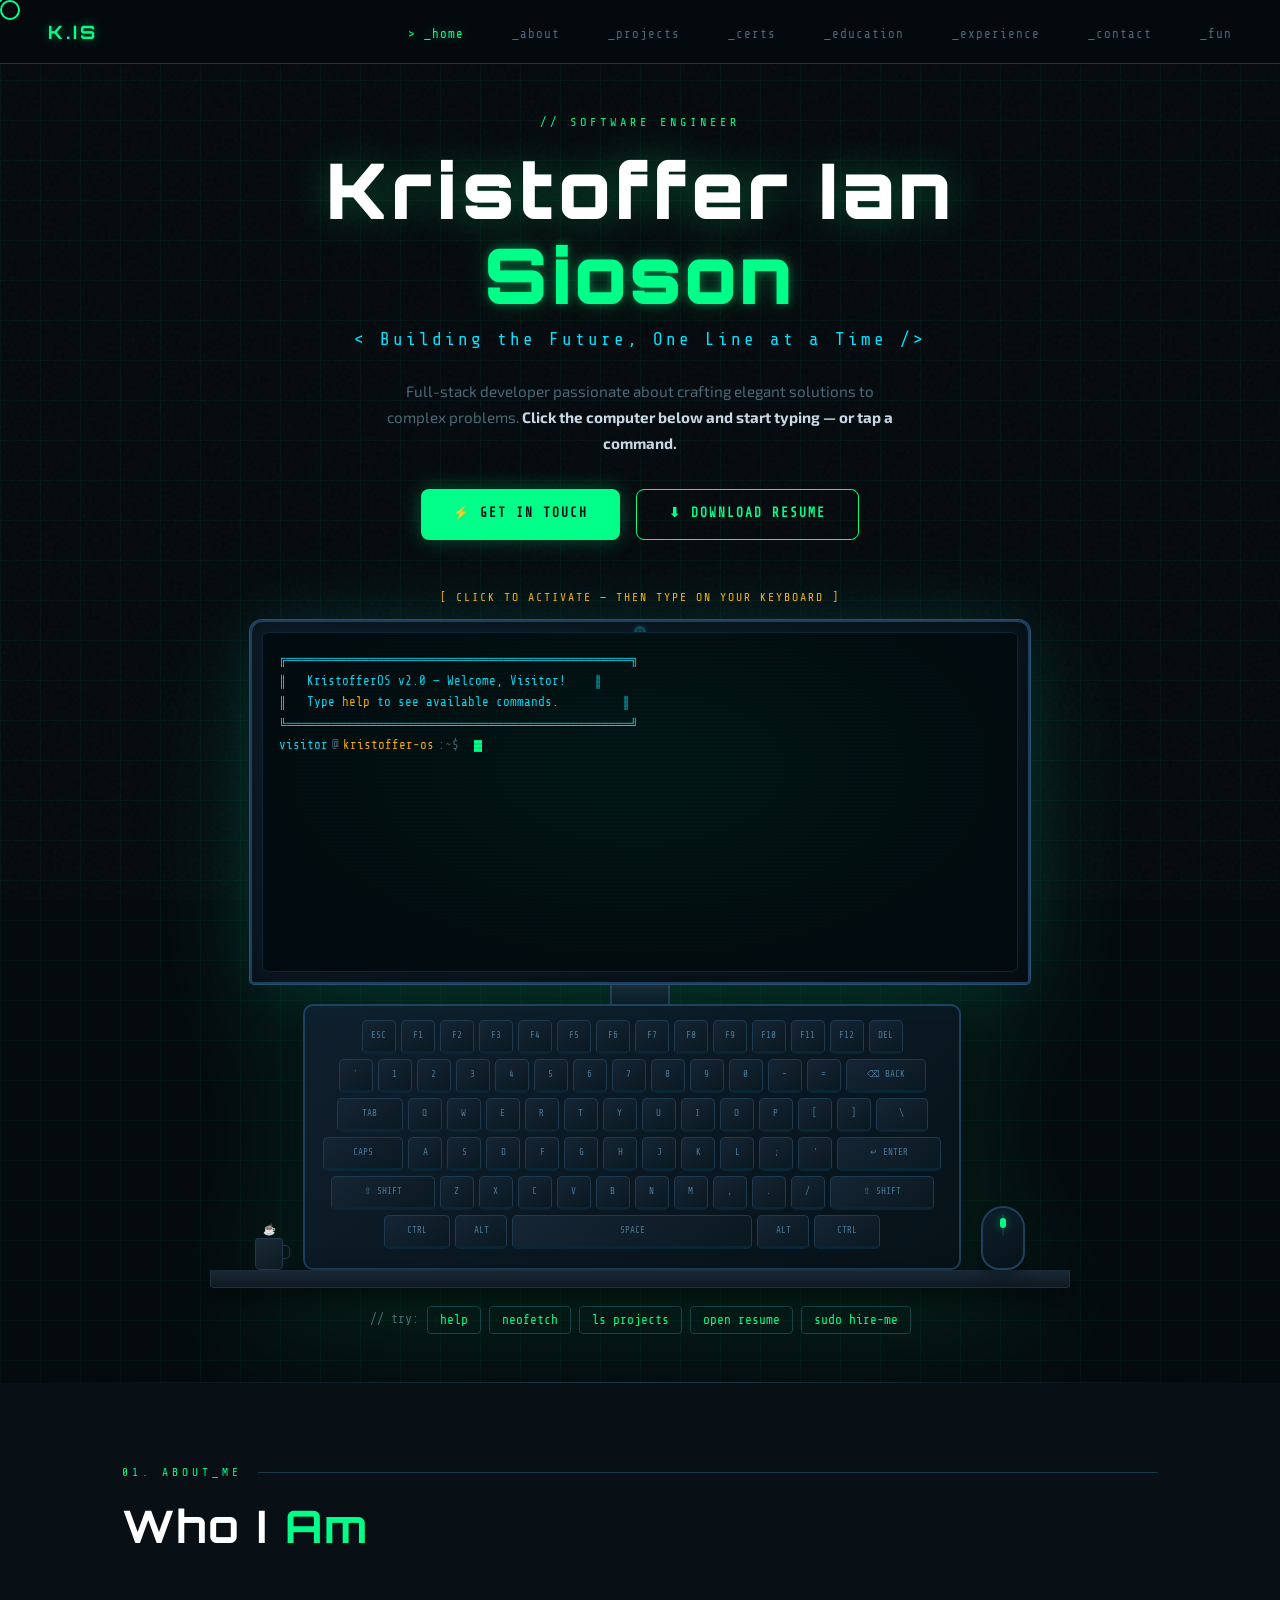
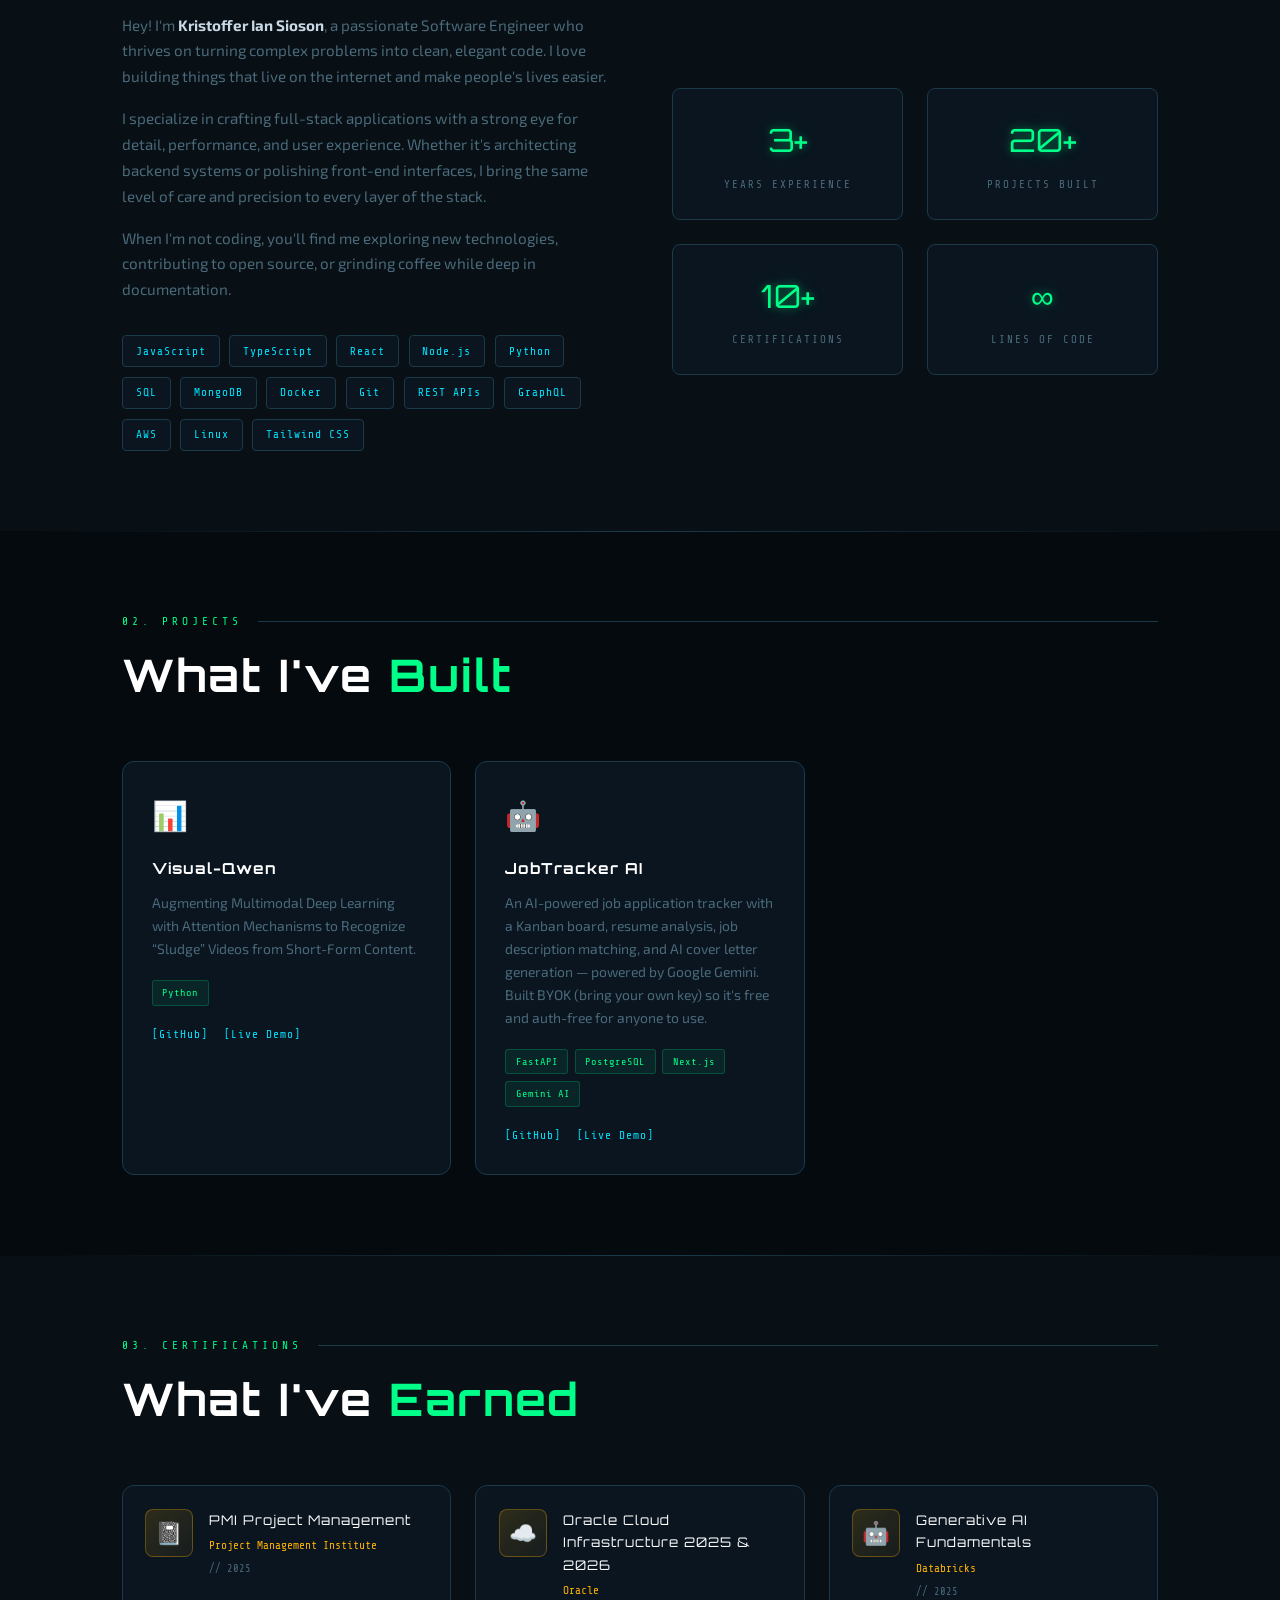
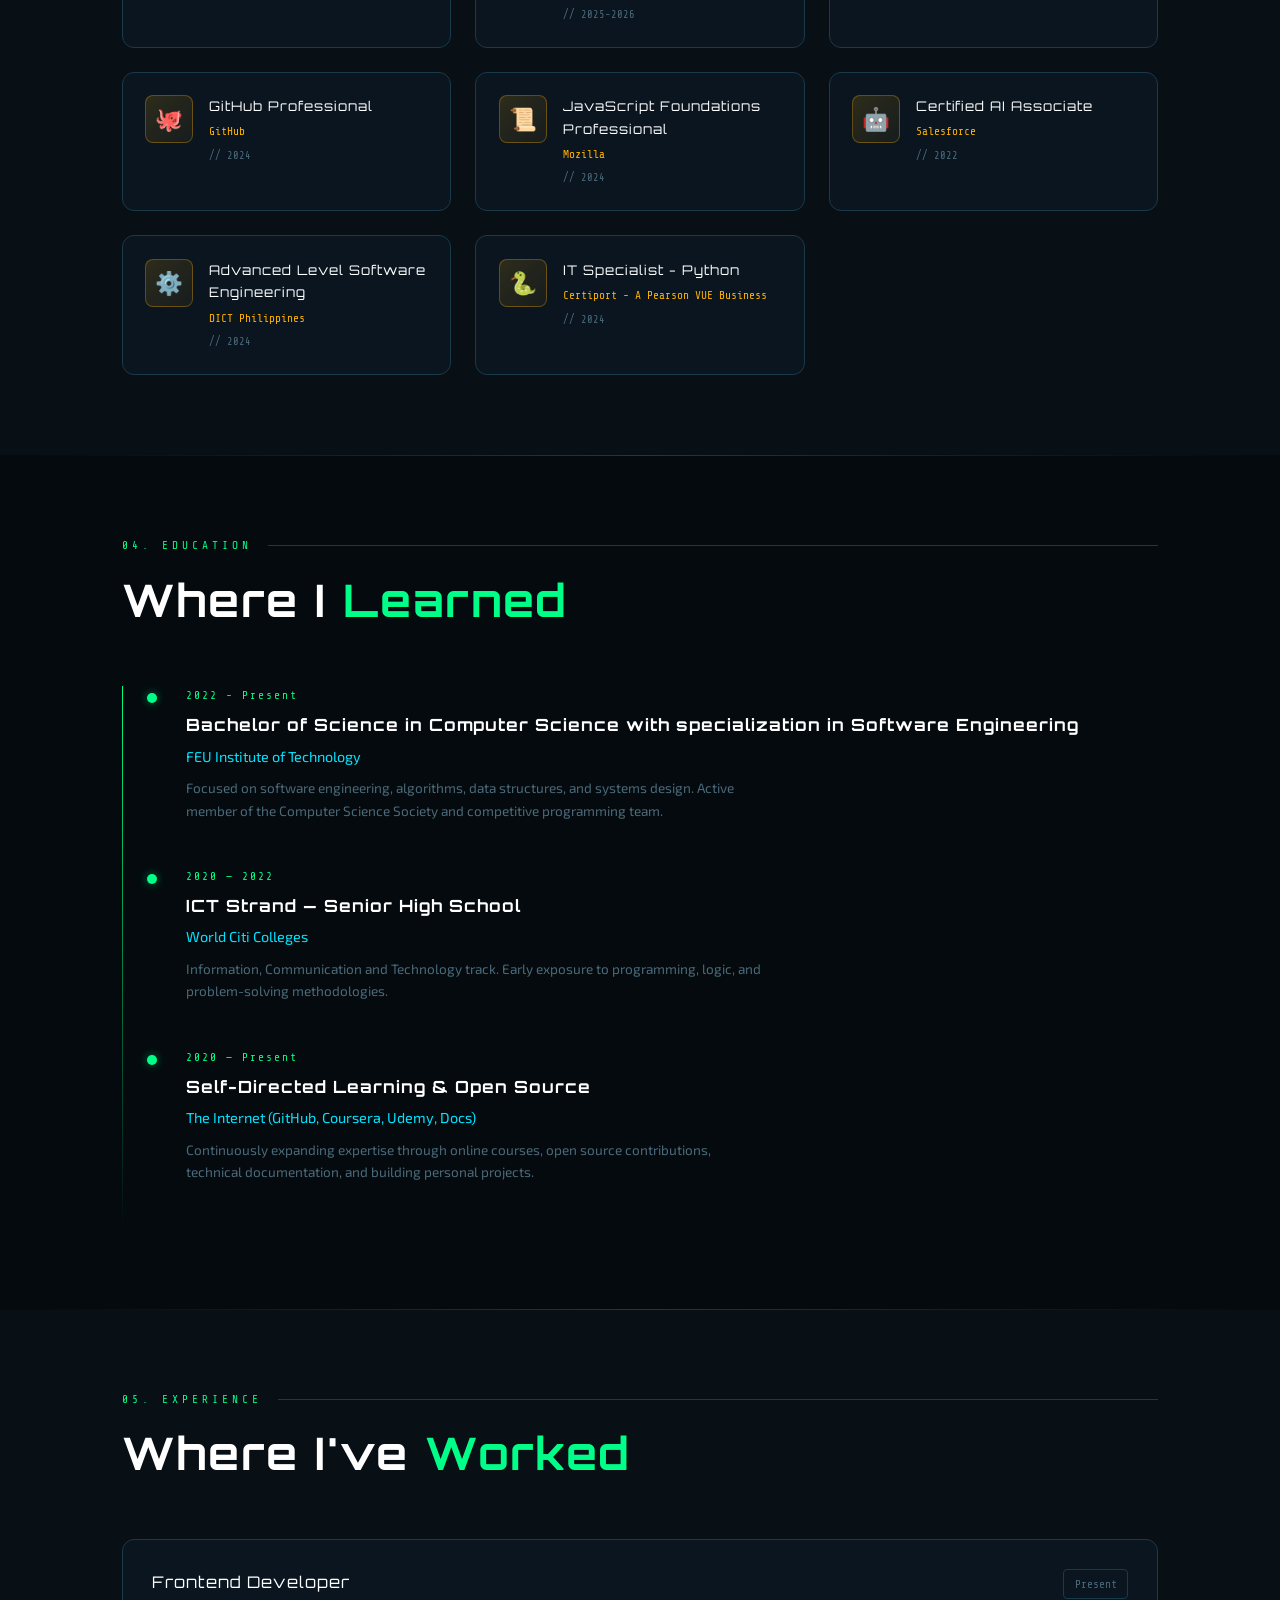
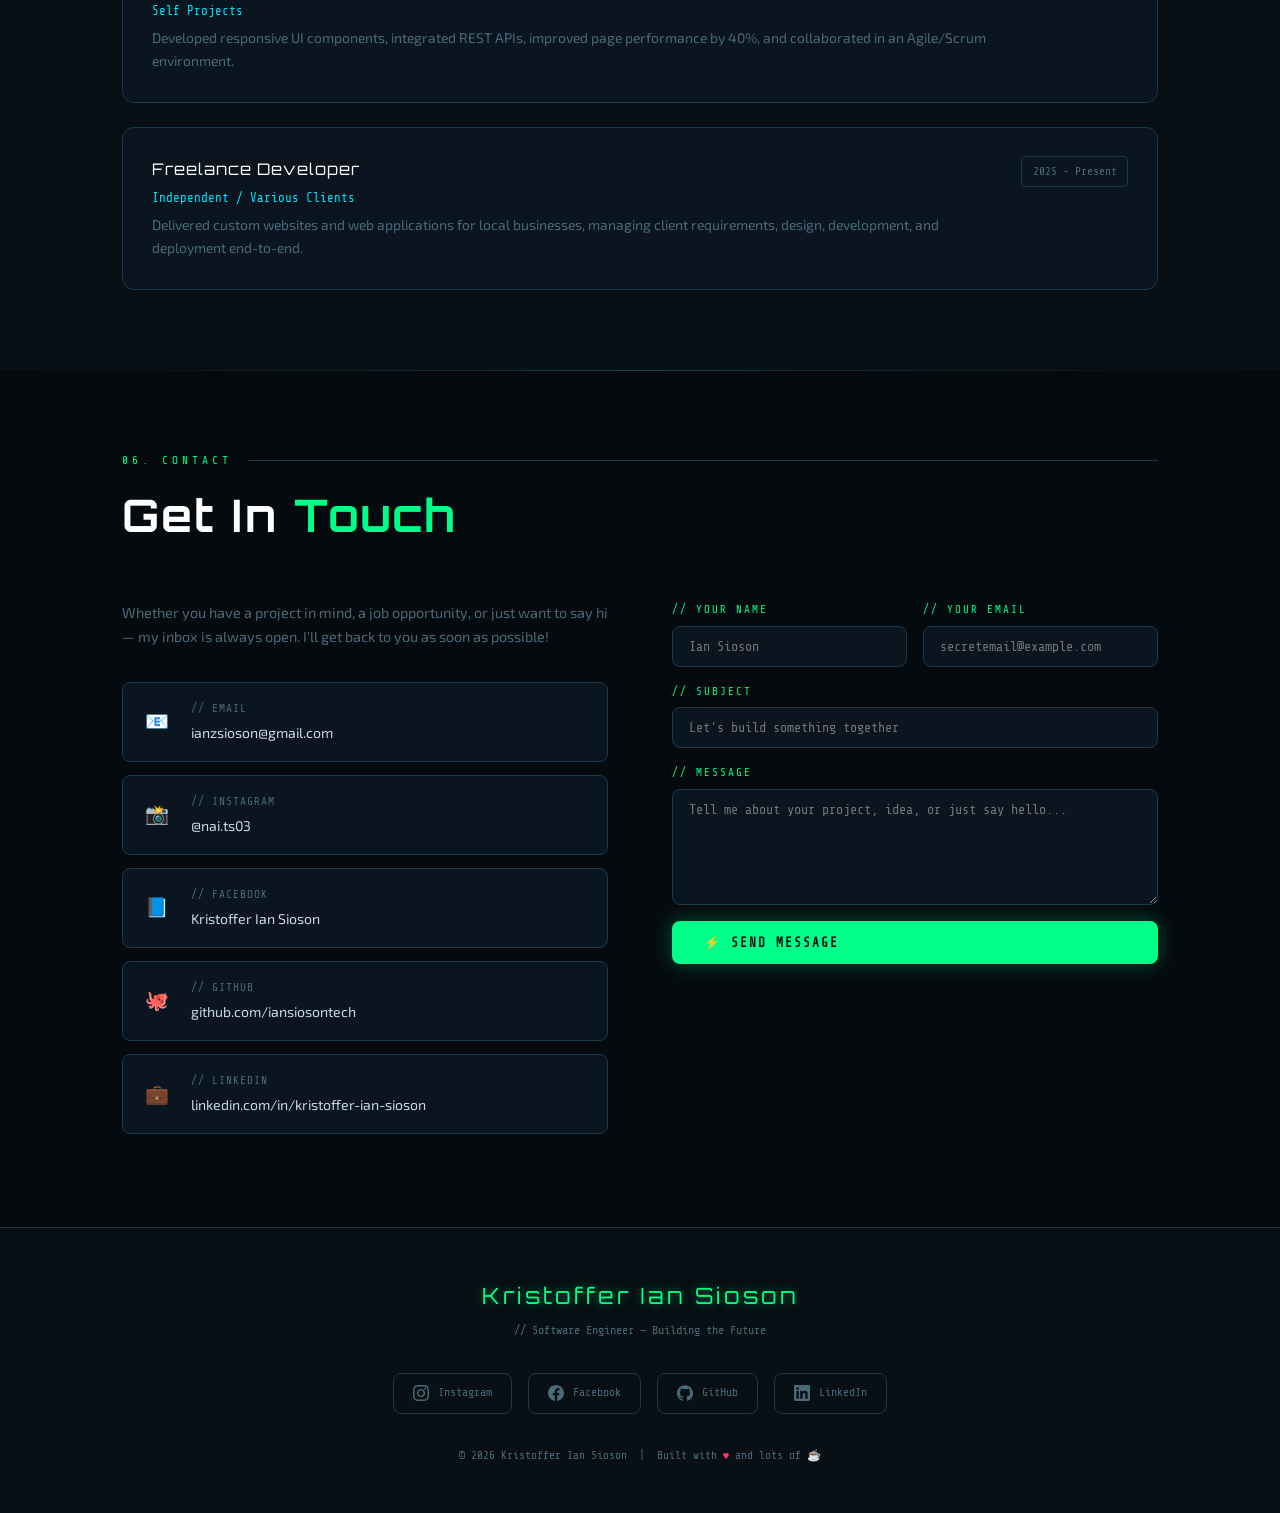
==== index.html @ f2135f1a "Fix broken links and upgrade the KristofferOS terminal Fixes: - Resume button pointed at Sioson_resu" ====
<!DOCTYPE html>
<html lang="en">
<head>
  <meta charset="UTF-8" />
  <meta name="viewport" content="width=device-width, initial-scale=1.0" />
  <title>Kristoffer Ian Sioson — Software Engineer</title>

  <!-- Google Fonts -->
  <link rel="preconnect" href="https://fonts.googleapis.com" />
  <link rel="preconnect" href="https://fonts.gstatic.com" crossorigin />
  <link href="https://fonts.googleapis.com/css2?family=Share+Tech+Mono&family=Orbitron:wght@400;700;900&family=Exo+2:wght@300;400;600&display=swap" rel="stylesheet" />

  <!-- Stylesheets -->
  <link rel="stylesheet" href="css/style.css" />
</head>
<body>

  <!-- ─── Custom Cursor ───────────────────────────────── -->
  <div id="cursor"></div>
  <div id="cursor-dot"></div>

  <!-- ═══════════════════════════════════════════════════
       NAVIGATION
  ════════════════════════════════════════════════════ -->
  <nav id="navbar">
    <div class="nav-logo">K<span>.</span>IS</div>
    <button class="nav-toggle" id="navToggle" aria-label="Toggle menu">
      <span></span><span></span><span></span>
    </button>
    <ul class="nav-links" id="navLinks">
      <li><a href="#hero">_home</a></li>
      <li><a href="#about">_about</a></li>
      <li><a href="#projects">_projects</a></li>
      <li><a href="#certifications">_certs</a></li>
      <li><a href="#education">_education</a></li>
      <li><a href="#experience">_experience</a></li>
      <li><a href="#contact">_contact</a></li>
      <li><a href="games.html">_fun</a></li>
    </ul>
  </nav>

  <!-- ═══════════════════════════════════════════════════
       HERO — Interactive Computer Setup
  ════════════════════════════════════════════════════ -->
  <section id="hero">
    <div class="hero-grid-bg"></div>

    <div class="hero-content">
      <div class="hero-tag">// Software Engineer</div>
      <h1 class="hero-name">Kristoffer Ian<br /><span class="highlight">Sioson</span></h1>
      <p class="hero-title">&lt; Building the Future, One Line at a Time /&gt;</p>
      <p class="hero-desc">
        Full-stack developer passionate about crafting elegant solutions to complex problems.
        <strong>Click the computer below and start typing — or tap a command.</strong>
      </p>
      <div class="hero-actions">
        <a href="#contact" class="btn btn-primary">⚡ Get In Touch</a>
        <a href="assets/Sioson_Resume.pdf" class="btn btn-outline" id="resumeBtn" download>⬇ Download Resume</a>
      </div>
    </div>

    <!-- ── Interactive Computer ──────────────────────── -->
    <div class="computer-wrapper" id="computerWrapper">
      <div class="click-hint">[ CLICK TO ACTIVATE — THEN TYPE ON YOUR KEYBOARD ]</div>

      <div class="desk">

        <!-- Monitor -->
        <div class="monitor-frame">
          <div class="monitor-screen">
            <div id="terminal"></div>
          </div>
        </div>
        <div class="monitor-stand-neck"></div>
        <div class="monitor-stand-base"></div>

        <!-- Accessories row -->
        <div class="desk-accessories">
          <div class="coffee-mug"></div>

          <!-- Keyboard -->
          <div class="keyboard" id="visualKeyboard">
            <div class="kb-row">
              <div class="key" data-key="Escape">ESC</div>
              <div class="key" data-key="F1">F1</div><div class="key" data-key="F2">F2</div>
              <div class="key" data-key="F3">F3</div><div class="key" data-key="F4">F4</div>
              <div class="key" data-key="F5">F5</div><div class="key" data-key="F6">F6</div>
              <div class="key" data-key="F7">F7</div><div class="key" data-key="F8">F8</div>
              <div class="key" data-key="F9">F9</div><div class="key" data-key="F10">F10</div>
              <div class="key" data-key="F11">F11</div><div class="key" data-key="F12">F12</div>
              <div class="key" data-key="Delete">DEL</div>
            </div>
            <div class="kb-row">
              <div class="key" data-key="`">`</div>
              <div class="key" data-key="1">1</div><div class="key" data-key="2">2</div>
              <div class="key" data-key="3">3</div><div class="key" data-key="4">4</div>
              <div class="key" data-key="5">5</div><div class="key" data-key="6">6</div>
              <div class="key" data-key="7">7</div><div class="key" data-key="8">8</div>
              <div class="key" data-key="9">9</div><div class="key" data-key="0">0</div>
              <div class="key" data-key="-">-</div><div class="key" data-key="=">=</div>
              <div class="key wide-22" data-key="Backspace">⌫ BACK</div>
            </div>
            <div class="kb-row">
              <div class="key wide-18" data-key="Tab">TAB</div>
              <div class="key" data-key="q">Q</div><div class="key" data-key="w">W</div>
              <div class="key" data-key="e">E</div><div class="key" data-key="r">R</div>
              <div class="key" data-key="t">T</div><div class="key" data-key="y">Y</div>
              <div class="key" data-key="u">U</div><div class="key" data-key="i">I</div>
              <div class="key" data-key="o">O</div><div class="key" data-key="p">P</div>
              <div class="key" data-key="[">[</div><div class="key" data-key="]">]</div>
              <div class="key wide-15" data-key="\">\</div>
            </div>
            <div class="kb-row">
              <div class="key wide-22" data-key="CapsLock">CAPS</div>
              <div class="key" data-key="a">A</div><div class="key" data-key="s">S</div>
              <div class="key" data-key="d">D</div><div class="key" data-key="f">F</div>
              <div class="key" data-key="g">G</div><div class="key" data-key="h">H</div>
              <div class="key" data-key="j">J</div><div class="key" data-key="k">K</div>
              <div class="key" data-key="l">L</div><div class="key" data-key=";">;</div>
              <div class="key" data-key="'">'</div>
              <div class="key wide-28" data-key="Enter">↵ ENTER</div>
            </div>
            <div class="kb-row">
              <div class="key wide-28" data-key="Shift">⇧ SHIFT</div>
              <div class="key" data-key="z">Z</div><div class="key" data-key="x">X</div>
              <div class="key" data-key="c">C</div><div class="key" data-key="v">V</div>
              <div class="key" data-key="b">B</div><div class="key" data-key="n">N</div>
              <div class="key" data-key="m">M</div><div class="key" data-key=",">,</div>
              <div class="key" data-key=".">.</div><div class="key" data-key="/">/</div>
              <div class="key wide-28" data-key="Shift">⇧ SHIFT</div>
            </div>
            <div class="kb-row">
              <div class="key wide-18" data-key="Control">CTRL</div>
              <div class="key wide-15" data-key="Alt">ALT</div>
              <div class="key key-space" data-key=" ">SPACE</div>
              <div class="key wide-15" data-key="Alt">ALT</div>
              <div class="key wide-18" data-key="Control">CTRL</div>
            </div>
          </div>

          <!-- Mouse -->
          <div class="mouse"></div>
        </div><!-- /desk-accessories -->

        <div class="desk-surface"></div>
      </div><!-- /desk -->

      <!-- Quick commands (for visitors who'd rather click, and for phones) -->
      <div class="term-chips" aria-label="Quick terminal commands">
        <span class="term-chips-label">// try:</span>
        <button type="button" class="term-chip" data-cmd="help">help</button>
        <button type="button" class="term-chip" data-cmd="neofetch">neofetch</button>
        <button type="button" class="term-chip" data-cmd="ls projects">ls projects</button>
        <button type="button" class="term-chip" data-cmd="open resume">open resume</button>
        <button type="button" class="term-chip" data-cmd="sudo hire-me">sudo hire-me</button>
      </div>
    </div><!-- /computer-wrapper -->
  </section>

  <div class="divider"></div>

  <!-- ═══════════════════════════════════════════════════
       ABOUT
  ════════════════════════════════════════════════════ -->
  <section id="about">
    <div class="section-inner">
      <div class="section-label reveal">01. about_me</div>
      <h2 class="section-title reveal">Who I <span>Am</span></h2>

      <div class="about-grid">
        <div class="about-text reveal">
          <p>Hey! I'm <strong>Kristoffer Ian Sioson</strong>, a passionate Software Engineer who thrives on turning complex problems into clean, elegant code. I love building things that live on the internet and make people's lives easier.</p>
          <p>I specialize in crafting full-stack applications with a strong eye for detail, performance, and user experience. Whether it's architecting backend systems or polishing front-end interfaces, I bring the same level of care and precision to every layer of the stack.</p>
          <p>When I'm not coding, you'll find me exploring new technologies, contributing to open source, or grinding coffee while deep in documentation.</p>

          <div class="skills-list">
            <span class="skill-tag">JavaScript</span>
            <span class="skill-tag">TypeScript</span>
            <span class="skill-tag">React</span>
            <span class="skill-tag">Node.js</span>
            <span class="skill-tag">Python</span>
            <span class="skill-tag">SQL</span>
            <span class="skill-tag">MongoDB</span>
            <span class="skill-tag">Docker</span>
            <span class="skill-tag">Git</span>
            <span class="skill-tag">REST APIs</span>
            <span class="skill-tag">GraphQL</span>
            <span class="skill-tag">AWS</span>
            <span class="skill-tag">Linux</span>
            <span class="skill-tag">Tailwind CSS</span>
          </div>
        </div>

        <div class="about-stats reveal reveal-delay-2">
          <div class="stat-card"><span class="stat-num">3+</span><span class="stat-label">Years Experience</span></div>
          <div class="stat-card"><span class="stat-num">20+</span><span class="stat-label">Projects Built</span></div>
          <div class="stat-card"><span class="stat-num">10+</span><span class="stat-label">Certifications</span></div>
          <div class="stat-card"><span class="stat-num">∞</span><span class="stat-label">Lines of Code</span></div>
        </div>
      </div>
    </div>
  </section>

  <div class="divider"></div>

  <!-- ═══════════════════════════════════════════════════
       PROJECTS
  ════════════════════════════════════════════════════ -->
  <section id="projects">
    <div class="section-inner">
      <div class="section-label reveal">02. projects</div>
      <h2 class="section-title reveal">What I've <span>Built</span></h2>

      <div class="projects-grid">

        <!-- Hidden until it has a real repo / demo link:
        <article class="project-card reveal">
          <div class="project-icon">🛒</div>
          <h3 class="project-title">E-Commerce Platform</h3>
          <p class="project-desc">A full-stack online store with real-time inventory management, secure payment processing, and an intuitive admin dashboard.</p>
          <div class="project-tags">
            <span class="project-tag">React</span><span class="project-tag">Node.js</span>
            <span class="project-tag">MongoDB</span><span class="project-tag">Stripe</span>
          </div>
          <div class="project-links">
            <a class="project-link" href="javascript:void(0)" target="_blank">[GitHub]</a>
            <a class="project-link" href="javascript:void(0)" target="_blank">[Live Demo]</a>
          </div>
        </article> -->

        <article class="project-card reveal">
          <div class="project-icon">📊</div>
          <h3 class="project-title">Visual-Qwen</h3>
          <p class="project-desc">Augmenting Multimodal Deep Learning with Attention Mechanisms to Recognize “Sludge” Videos from Short-Form Content.</p>
          <div class="project-tags">
            <span class="project-tag">Python</span>
          </div>
          <div class="project-links">
            <a class="project-link" href="https://github.com/alpharomercoma/vqwen-qformer" target="_blank">[GitHub]</a>
            <a class="project-link" href="https://micromarc.vercel.app/#home" target="_blank">[Live Demo]</a>
          </div>
        </article>

        <article class="project-card reveal reveal-delay-1">
          <div class="project-icon">🤖</div>
          <h3 class="project-title">JobTracker AI</h3>
          <p class="project-desc">An AI-powered job application tracker with a Kanban board, resume analysis, job description matching, and AI cover letter generation — powered by Google Gemini. Built BYOK (bring your own key) so it's free and auth-free for anyone to use.</p>
          <div class="project-tags">
              <span class="project-tag">FastAPI</span><span class="project-tag">PostgreSQL</span>
              <span class="project-tag">Next.js</span><span class="project-tag">Gemini AI</span>
            </div>
            <div class="project-links">
              <a class="project-link" href="https://github.com/iansiosontech/Job-Application-Tracker" target="_blank">[GitHub]</a>
              <a class="project-link" href="https://kits-jobtracker.vercel.app" target="_blank">[Live Demo]</a>
            </div>
          </article>

        <!--<article class="project-card reveal">
          <div class="project-icon">📱</div>
          <h3 class="project-title">Task Management App</h3>
          <p class="project-desc">Collaborative project management tool with drag-and-drop kanban boards, team workspaces, and deadline tracking.</p>
          <div class="project-tags">
            <span class="project-tag">React Native</span><span class="project-tag">GraphQL</span>
            <span class="project-tag">Apollo</span><span class="project-tag">Firebase</span>
          </div>
          <div class="project-links">
            <a class="project-link" href="javascript:void(0)" target="_blank">[GitHub]</a>
            <a class="project-link" href="javascript:void(0)" target="_blank">[Live Demo]</a>
          </div>
        </article>

        <article class="project-card reveal reveal-delay-1">
          <div class="project-icon">🔐</div>
          <h3 class="project-title">Auth Microservice</h3>
          <p class="project-desc">Secure, scalable authentication service with OAuth2, JWT refresh tokens, RBAC, and audit logging built for microservices.</p>
          <div class="project-tags">
            <span class="project-tag">Node.js</span><span class="project-tag">JWT</span>
            <span class="project-tag">OAuth2</span><span class="project-tag">Docker</span>
          </div>
          <div class="project-links">
            <a class="project-link" href="javascript:void(0)" target="_blank">[GitHub]</a>
            <a class="project-link" href="javascript:void(0)" target="_blank">[Live Demo]</a>
          </div>
        </article>

        <article class="project-card reveal reveal-delay-2">
          <div class="project-icon">🌐</div>
          <h3 class="project-title">Portfolio CMS</h3>
          <p class="project-desc">Headless CMS with live preview, markdown support, image optimization, and a drag-and-drop page builder.</p>
          <div class="project-tags">
            <span class="project-tag">Next.js</span><span class="project-tag">Sanity</span>
            <span class="project-tag">Tailwind</span><span class="project-tag">Vercel</span>
          </div>
          <div class="project-links">
            <a class="project-link" href="javascript:void(0)" target="_blank">[GitHub]</a>
            <a class="project-link" href="javascript:void(0)" target="_blank">[Live Demo]</a>
          </div>
        </article> -->

      </div>
    </div>
  </section>

  <div class="divider"></div>

  <!-- ═══════════════════════════════════════════════════
       CERTIFICATIONS
  ════════════════════════════════════════════════════ -->
  <section id="certifications">
    <div class="section-inner">
      <div class="section-label reveal">03. certifications</div>
      <h2 class="section-title reveal">What I've <span>Earned</span></h2>

      <div class="certs-grid">
        <div class="cert-card reveal">
          <div class="cert-badge">📓</div>
          <div class="cert-info">
            <div class="cert-name">PMI Project Management</div>
            <div class="cert-issuer">Project Management Institute</div>
            <div class="cert-year">// 2025</div>
          </div>
        </div>
        <div class="cert-card reveal reveal-delay-1">
          <div class="cert-badge">☁️</div>
          <div class="cert-info">
            <div class="cert-name">Oracle Cloud Infrastructure 2025 & 2026</div>
            <div class="cert-issuer">Oracle</div>
            <div class="cert-year">// 2025-2026</div>
          </div>
        </div>
        <div class="cert-card reveal reveal-delay-2">
          <div class="cert-badge">🤖</div>
          <div class="cert-info">
            <div class="cert-name">Generative AI Fundamentals</div>
            <div class="cert-issuer">Databricks</div>
            <div class="cert-year">// 2025</div>
          </div>
        </div>
        <div class="cert-card reveal">
          <div class="cert-badge">🐙</div>
          <div class="cert-info">
            <div class="cert-name">GitHub Professional</div>
            <div class="cert-issuer">GitHub</div>
            <div class="cert-year">// 2024</div>
          </div>
        </div>
        <div class="cert-card reveal reveal-delay-1">
          <div class="cert-badge">📜</div>
          <div class="cert-info">
            <div class="cert-name">JavaScript Foundations Professional</div>
            <div class="cert-issuer">Mozilla</div>
            <div class="cert-year">// 2024</div>
          </div>
        </div>
        <div class="cert-card reveal reveal-delay-2">
          <div class="cert-badge">🤖</div>
          <div class="cert-info">
            <div class="cert-name">Certified AI Associate</div>
            <div class="cert-issuer">Salesforce</div>
            <div class="cert-year">// 2022</div>
          </div>
        </div>
        <div class="cert-card reveal reveal-delay-1">
          <div class="cert-badge">⚙️</div>
          <div class="cert-info">
            <div class="cert-name">Advanced Level Software Engineering</div>
            <div class="cert-issuer">DICT Philippines</div>
            <div class="cert-year">// 2024</div>
          </div>
        </div>
        <div class="cert-card reveal reveal-delay-2">
          <div class="cert-badge">🐍</div>
          <div class="cert-info">
            <div class="cert-name">IT Specialist - Python</div>
            <div class="cert-issuer">Certiport - A Pearson VUE Business</div>
            <div class="cert-year">// 2024</div>
          </div>
        </div>
      </div>
    </div>
  </section>

  <div class="divider"></div>

  <!-- ═══════════════════════════════════════════════════
       EDUCATION
  ════════════════════════════════════════════════════ -->
  <section id="education">
    <div class="section-inner">
      <div class="section-label reveal">04. education</div>
      <h2 class="section-title reveal">Where I <span>Learned</span></h2>

      <div class="edu-timeline">
        <div class="edu-item reveal">
          <div class="edu-year">2022 - Present</div>
          <h3 class="edu-degree">Bachelor of Science in Computer Science with specialization in Software Engineering</h3>
          <div class="edu-school">FEU Institute of Technology</div>
          <p class="edu-desc">Focused on software engineering, algorithms, data structures, and systems design. Active member of the Computer Science Society and competitive programming team.</p>
        </div>
        <div class="edu-item reveal reveal-delay-1">
          <div class="edu-year">2020 — 2022</div>
          <h3 class="edu-degree">ICT Strand — Senior High School</h3>
          <div class="edu-school">World Citi Colleges</div>
          <p class="edu-desc">Information, Communication and Technology track. Early exposure to programming, logic, and problem-solving methodologies.</p>
        </div>
        <div class="edu-item reveal reveal-delay-2">
          <div class="edu-year">2020 — Present</div>
          <h3 class="edu-degree">Self-Directed Learning &amp; Open Source</h3>
          <div class="edu-school">The Internet (GitHub, Coursera, Udemy, Docs)</div>
          <p class="edu-desc">Continuously expanding expertise through online courses, open source contributions, technical documentation, and building personal projects.</p>
        </div>
      </div>
    </div>
  </section>

  <div class="divider"></div>

  <!-- ═══════════════════════════════════════════════════
       EXPERIENCE
  ════════════════════════════════════════════════════ -->
  <section id="experience">
    <div class="section-inner">
      <div class="section-label reveal">05. experience</div>
      <h2 class="section-title reveal">Where I've <span>Worked</span></h2>

      <div class="exp-grid">
        <!-- Hidden until the role is confirmed:
        <div class="exp-card reveal">
          <div class="exp-body">
            <div class="exp-role">Software Engineer</div>
            <div class="exp-company">TBA</div>
            <p class="exp-desc">Building and maintaining scalable web applications, collaborating with cross-functional teams, conducting code reviews, and architecting new features from design to deployment.</p>
          </div>
          <div class="exp-period">TBA</div>
        </div> -->
        <div class="exp-card reveal">
          <div class="exp-body">
            <div class="exp-role">Frontend Developer</div>
            <div class="exp-company">Self Projects</div>
            <p class="exp-desc">Developed responsive UI components, integrated REST APIs, improved page performance by 40%, and collaborated in an Agile/Scrum environment.</p>
          </div>
          <div class="exp-period">Present</div>
        </div>
        <div class="exp-card reveal reveal-delay-1">
          <div class="exp-body">
            <div class="exp-role">Freelance Developer</div>
            <div class="exp-company">Independent / Various Clients</div>
            <p class="exp-desc">Delivered custom websites and web applications for local businesses, managing client requirements, design, development, and deployment end-to-end.</p>
          </div>
          <div class="exp-period">2025 - Present</div>
        </div>
      </div>
    </div>
  </section>

  <div class="divider"></div>

  <!-- ═══════════════════════════════════════════════════
       CONTACT
  ════════════════════════════════════════════════════ -->
  <section id="contact">
    <div class="section-inner">
      <div class="section-label reveal">06. contact</div>
      <h2 class="section-title reveal">Get In <span>Touch</span></h2>

      <div class="contact-grid">
        <!-- Left: info -->
        <div class="contact-info reveal">
          <p>Whether you have a project in mind, a job opportunity, or just want to say hi — my inbox is always open. I'll get back to you as soon as possible!</p>

          <a class="contact-detail" href="mailto:ianzsioson@gmail.com">
            <div class="contact-icon">📧</div>
            <div>
              <span class="contact-label">// EMAIL</span>
              <span class="contact-val">ianzsioson@gmail.com</span>
            </div>
          </a>
          <a class="contact-detail" href="https://instagram.com/nai.ts03" target="_blank" rel="noopener">
            <div class="contact-icon">📸</div>
            <div>
              <span class="contact-label">// INSTAGRAM</span>
              <span class="contact-val">@nai.ts03</span>
            </div>
          </a>
          <a class="contact-detail" href="https://facebook.com/non.trid.1" target="_blank" rel="noopener">
            <div class="contact-icon">📘</div>
            <div>
              <span class="contact-label">// FACEBOOK</span>
              <span class="contact-val">Kristoffer Ian Sioson</span>
            </div>
          </a>
          <a class="contact-detail" href="https://github.com/iansiosontech" target="_blank" rel="noopener">
            <div class="contact-icon">🐙</div>
            <div>
              <span class="contact-label">// GITHUB</span>
              <span class="contact-val">github.com/iansiosontech</span>
            </div>
          </a>
          <a class="contact-detail" href="https://linkedin.com/in/kristoffer-ian-sioson" target="_blank" rel="noopener">
            <div class="contact-icon">💼</div>
            <div>
              <span class="contact-label">// LINKEDIN</span>
              <span class="contact-val">linkedin.com/in/kristoffer-ian-sioson</span>
            </div>
          </a>
        </div>

        <!-- Right: form -->
        <div class="reveal reveal-delay-2">
          <form class="contact-form" id="contactForm" novalidate>
            <div class="form-row">
              <div class="form-group">
                <label for="senderName">// YOUR NAME</label>
                <input type="text" id="senderName" placeholder="Ian Sioson" required />
              </div>
              <div class="form-group">
                <label for="senderEmail">// YOUR EMAIL</label>
                <input type="email" id="senderEmail" placeholder="secretemail@example.com" required />
              </div>
            </div>
            <div class="form-group">
              <label for="subject">// SUBJECT</label>
              <input type="text" id="subject" placeholder="Let's build something together" required />
            </div>
            <div class="form-group">
              <label for="message">// MESSAGE</label>
              <textarea id="message" rows="6" placeholder="Tell me about your project, idea, or just say hello..." required></textarea>
            </div>
            <button type="submit" class="btn btn-primary" id="sendBtn">⚡ Send Message</button>
            <div class="form-status" id="formStatus" role="alert"></div>
          </form>
        </div>
      </div>
    </div>
  </section>

  <!-- ═══════════════════════════════════════════════════
       FOOTER
  ════════════════════════════════════════════════════ -->
  <footer>
    <div class="footer-name">Kristoffer Ian Sioson</div>
    <p class="footer-tagline">// Software Engineer — Building the Future</p>

    <div class="social-links">
      <a class="social-link" href="https://instagram.com/nai.ts03" target="_blank" rel="noopener" aria-label="Instagram">
        <svg viewBox="0 0 24 24" aria-hidden="true"><path d="M12 2.163c3.204 0 3.584.012 4.85.07 3.252.148 4.771 1.691 4.919 4.919.058 1.265.069 1.645.069 4.849 0 3.205-.012 3.584-.069 4.849-.149 3.225-1.664 4.771-4.919 4.919-1.266.058-1.644.07-4.85.07-3.204 0-3.584-.012-4.849-.07-3.26-.149-4.771-1.699-4.919-4.92-.058-1.265-.07-1.644-.07-4.849 0-3.204.013-3.583.07-4.849.149-3.227 1.664-4.771 4.919-4.919 1.266-.057 1.645-.069 4.849-.069zm0-2.163c-3.259 0-3.667.014-4.947.072-4.358.2-6.78 2.618-6.98 6.98-.059 1.281-.073 1.689-.073 4.948 0 3.259.014 3.668.072 4.948.2 4.358 2.618 6.78 6.98 6.98 1.281.058 1.689.072 4.948.072 3.259 0 3.668-.014 4.948-.072 4.354-.2 6.782-2.618 6.979-6.98.059-1.28.073-1.689.073-4.948 0-3.259-.014-3.667-.072-4.947-.196-4.354-2.617-6.78-6.979-6.98-1.281-.059-1.69-.073-4.949-.073zm0 5.838c-3.403 0-6.162 2.759-6.162 6.162s2.759 6.163 6.162 6.163 6.162-2.759 6.162-6.163c0-3.403-2.759-6.162-6.162-6.162zm0 10.162c-2.209 0-4-1.79-4-4 0-2.209 1.791-4 4-4s4 1.791 4 4c0 2.21-1.791 4-4 4zm6.406-11.845c-.796 0-1.441.645-1.441 1.44s.645 1.44 1.441 1.44c.795 0 1.439-.645 1.439-1.44s-.644-1.44-1.439-1.44z"/></svg>
        Instagram
      </a>
      <a class="social-link" href="https://facebook.com/non.trid.1" target="_blank" rel="noopener" aria-label="Facebook">
        <svg viewBox="0 0 24 24" aria-hidden="true"><path d="M24 12.073c0-6.627-5.373-12-12-12s-12 5.373-12 12c0 5.99 4.388 10.954 10.125 11.854v-8.385H7.078v-3.47h3.047V9.43c0-3.007 1.792-4.669 4.533-4.669 1.312 0 2.686.235 2.686.235v2.953H15.83c-1.491 0-1.956.925-1.956 1.874v2.25h3.328l-.532 3.47h-2.796v8.385C19.612 23.027 24 18.062 24 12.073z"/></svg>
        Facebook
      </a>
      <a class="social-link" href="https://github.com/iansiosontech" target="_blank" rel="noopener" aria-label="GitHub">
        <svg viewBox="0 0 24 24" aria-hidden="true"><path d="M12 .297c-6.63 0-12 5.373-12 12 0 5.303 3.438 9.8 8.205 11.385.6.113.82-.258.82-.577 0-.285-.01-1.04-.015-2.04-3.338.724-4.042-1.61-4.042-1.61C4.422 18.07 3.633 17.7 3.633 17.7c-1.087-.744.084-.729.084-.729 1.205.084 1.838 1.236 1.838 1.236 1.07 1.835 2.809 1.305 3.495.998.108-.776.417-1.305.76-1.605-2.665-.3-5.466-1.332-5.466-5.93 0-1.31.465-2.38 1.235-3.22-.135-.303-.54-1.523.105-3.176 0 0 1.005-.322 3.3 1.23.96-.267 1.98-.399 3-.405 1.02.006 2.04.138 3 .405 2.28-1.552 3.285-1.23 3.285-1.23.645 1.653.24 2.873.12 3.176.765.84 1.23 1.91 1.23 3.22 0 4.61-2.805 5.625-5.475 5.92.42.36.81 1.096.81 2.22 0 1.606-.015 2.896-.015 3.286 0 .315.21.69.825.57C20.565 22.092 24 17.592 24 12.297c0-6.627-5.373-12-12-12"/></svg>
        GitHub
      </a>
      <a class="social-link" href="https://linkedin.com/in/kristoffer-ian-sioson" target="_blank" rel="noopener" aria-label="LinkedIn">
        <svg viewBox="0 0 24 24" aria-hidden="true"><path d="M20.447 20.452h-3.554v-5.569c0-1.328-.027-3.037-1.852-3.037-1.853 0-2.136 1.445-2.136 2.939v5.667H9.351V9h3.414v1.561h.046c.477-.9 1.637-1.85 3.37-1.85 3.601 0 4.267 2.37 4.267 5.455v6.286zM5.337 7.433c-1.144 0-2.063-.926-2.063-2.065 0-1.138.92-2.063 2.063-2.063 1.14 0 2.064.925 2.064 2.063 0 1.139-.925 2.065-2.064 2.065zm1.782 13.019H3.555V9h3.564v11.452zM22.225 0H1.771C.792 0 0 .774 0 1.729v20.542C0 23.227.792 24 1.771 24h20.451C23.2 24 24 23.227 24 22.271V1.729C24 .774 23.2 0 22.222 0h.003z"/></svg>
        LinkedIn
      </a>
    </div>

    <p class="footer-copy">
      &copy; <span id="year"></span> Kristoffer Ian Sioson &nbsp;|&nbsp; Built with <span class="heart">♥</span> and lots of ☕
    </p>
  </footer>

  <!-- ─── Scripts (load order matters) ─────────────── -->
  <script src="js/terminal.js"></script>
  <script src="js/contact.js"></script>
  <script src="js/main.js"></script>

</body>
</html>
---- css/style.css ----
/* 
   Portfolio Stylesheet
   File: css/style.css
    */

/* CSS Custom Properties  */
:root {
  /* Colors */
  --color-bg:        #050a0e;
  --color-bg2:       #080f15;
  --color-panel:     #0a1520;
  --color-border:    #1a3a4a;
  --color-green:     #00ff88;
  --color-green2:    #00cc66;
  --color-cyan:      #00e5ff;
  --color-amber:     #ffb300;
  --color-red:       #ff3860;
  --color-text:      #c8d8e4;
  --color-muted:     #4a6a7a;
  --color-white:     #ffffff;

  /* Glows */
  --glow-green:  0 0 8px #00ff8866, 0 0 24px #00ff8833;
  --glow-cyan:   0 0 8px #00e5ff66, 0 0 24px #00e5ff33;
  --glow-amber:  0 0 8px #ffb30066, 0 0 24px #ffb30033;

  /* Typography */
  --font-mono: 'Share Tech Mono', monospace;
  --font-head: 'Orbitron', sans-serif;
  --font-body: 'Exo 2', sans-serif;

  /* Spacing */
  --space-xs:  0.4rem;
  --space-sm:  0.75rem;
  --space-md:  1.25rem;
  --space-lg:  2rem;
  --space-xl:  3rem;
  --space-2xl: 5rem;

  /* Radii */
  --radius-sm: 4px;
  --radius-md: 8px;
  --radius-lg: 12px;

  /* Transitions */
  --transition-fast:   all 0.15s ease;
  --transition-base:   all 0.25s ease;
  --transition-slow:   all 0.4s ease;
}

/* Reset & Base */
*,
*::before,
*::after {
  box-sizing: border-box;
  margin: 0;
  padding: 0;
}

html {
  scroll-behavior: smooth;
  font-size: 16px;
}

body {
  background-color: var(--color-bg);
  color: var(--color-text);
  font-family: var(--font-body);
  line-height: 1.7;
  cursor: none;
  overflow-x: hidden;
}

img, svg { display: block; max-width: 100%; }
a        { color: inherit; }
ul       { list-style: none; }
button   { cursor: pointer; font-family: inherit; }

/* Custom Scrollbar  */
::-webkit-scrollbar          { width: 6px; }
::-webkit-scrollbar-track    { background: var(--color-bg); }
::-webkit-scrollbar-thumb    { background: var(--color-green2); border-radius: 3px; }

/* Custom Cursor */
#cursor {
  position: fixed;
  top: 0; left: 0;
  z-index: 9999;
  width: 20px; height: 20px;
  border: 2px solid var(--color-green);
  border-radius: 50%;
  pointer-events: none;
  transform: translate(-50%, -50%);
  transition: transform 0.1s, border-color 0.2s;
  mix-blend-mode: screen;
}

#cursor-dot {
  position: fixed;
  top: 0; left: 0;
  z-index: 9999;
  width: 4px; height: 4px;
  background: var(--color-green);
  border-radius: 50%;
  pointer-events: none;
  transform: translate(-50%, -50%);
}

body:has(a:hover) #cursor,
body:has(button:hover) #cursor {
  transform: translate(-50%, -50%) scale(2);
  border-color: var(--color-cyan);
}

/* Noise Texture Overlay */
body::before {
  content: '';
  position: fixed;
  inset: 0;
  z-index: 0;
  opacity: 0.03;
  background-image: url("data:image/svg+xml,%3Csvg viewBox='0 0 256 256' xmlns='http://www.w3.org/2000/svg'%3E%3Cfilter id='noise'%3E%3CfeTurbulence type='fractalNoise' baseFrequency='0.9' numOctaves='4' stitchTiles='stitch'/%3E%3C/filter%3E%3Crect width='100%25' height='100%25' filter='url(%23noise)'/%3E%3C/svg%3E");
  pointer-events: none;
}

/*  Navigation */
#navbar {
  position: fixed;
  top: 0; left: 0; right: 0;
  z-index: 1000;
  display: flex;
  align-items: center;
  justify-content: space-between;
  padding: 1rem 3rem;
  background: rgba(5, 10, 14, 0.88);
  backdrop-filter: blur(14px);
  -webkit-backdrop-filter: blur(14px);
  border-bottom: 1px solid var(--color-border);
  transition: var(--transition-base);
}

#navbar.scrolled {
  padding: 0.7rem 3rem;
  background: rgba(5, 10, 14, 0.97);
}

.nav-logo {
  font-family: var(--font-head);
  font-size: 1.15rem;
  font-weight: 700;
  color: var(--color-green);
  text-shadow: var(--glow-green);
  letter-spacing: 3px;
}
.nav-logo span { color: var(--color-cyan); }

.nav-links {
  display: flex;
  gap: 2rem;
}

.nav-links a {
  font-family: var(--font-mono);
  font-size: 0.78rem;
  color: var(--color-muted);
  text-decoration: none;
  letter-spacing: 1px;
  transition: var(--transition-fast);
  position: relative;
}
.nav-links a::before {
  content: '> ';
  color: var(--color-green);
  opacity: 0;
  transition: opacity 0.2s;
}
.nav-links a:hover,
.nav-links a.active {
  color: var(--color-green);
  text-shadow: var(--glow-green);
}
.nav-links a:hover::before,
.nav-links a.active::before { opacity: 1; }

/* Mobile hamburger */
.nav-toggle {
  display: none;
  flex-direction: column;
  gap: 5px;
  background: none;
  border: none;
  padding: 4px;
}
.nav-toggle span {
  display: block;
  width: 24px; height: 2px;
  background: var(--color-green);
  border-radius: 2px;
  transition: var(--transition-base);
}
.nav-toggle.open span:nth-child(1) { transform: rotate(45deg) translate(5px, 5px); }
.nav-toggle.open span:nth-child(2) { opacity: 0; }
.nav-toggle.open span:nth-child(3) { transform: rotate(-45deg) translate(5px, -5px); }

/* Shared Section Utilities */
section { position: relative; z-index: 1; }

.section-inner {
  max-width: 1100px;
  margin: 0 auto;
  padding: var(--space-2xl) var(--space-lg);
}

.section-label {
  font-family: var(--font-mono);
  font-size: 0.7rem;
  color: var(--color-green);
  letter-spacing: 4px;
  text-transform: uppercase;
  margin-bottom: var(--space-xs);
  display: flex;
  align-items: center;
  gap: 1rem;
}
.section-label::after {
  content: '';
  flex: 1;
  height: 1px;
  background: var(--color-border);
}

.section-title {
  font-family: var(--font-head);
  font-size: clamp(1.8rem, 4vw, 2.8rem);
  font-weight: 700;
  color: var(--color-white);
  letter-spacing: 2px;
  margin-bottom: var(--space-xl);
}
.section-title span { color: var(--color-green); }

.divider {
  height: 1px;
  background: linear-gradient(90deg, transparent, var(--color-border), transparent);
  margin: 0 var(--space-lg);
}

/* Buttons */
.btn {
  display: inline-flex;
  align-items: center;
  gap: 0.5rem;
  font-family: var(--font-mono);
  font-size: 0.8rem;
  font-weight: 600;
  letter-spacing: 2px;
  text-transform: uppercase;
  text-decoration: none;
  padding: 0.85rem 2rem;
  border-radius: var(--radius-md);
  border: none;
  transition: var(--transition-base);
  white-space: nowrap;
}

.btn-primary {
  background: var(--color-green);
  color: #020c10;
  box-shadow: 0 0 20px rgba(0, 255, 136, 0.3);
}
.btn-primary:hover {
  background: var(--color-green2);
  box-shadow: 0 0 36px rgba(0, 255, 136, 0.55);
  transform: translateY(-2px);
}

.btn-outline {
  background: transparent;
  color: var(--color-green);
  border: 1px solid var(--color-green);
}
.btn-outline:hover {
  background: rgba(0, 255, 136, 0.08);
  box-shadow: 0 0 20px rgba(0, 255, 136, 0.15);
  transform: translateY(-2px);
}

/* Scroll Reveal Animations */
.reveal {
  opacity: 0;
  transform: translateY(28px);
  transition: opacity 0.65s ease, transform 0.65s ease;
}
.reveal.visible              { opacity: 1; transform: translateY(0); }
.reveal-delay-1              { transition-delay: 0.12s; }
.reveal-delay-2              { transition-delay: 0.24s; }
.reveal-delay-3              { transition-delay: 0.36s; }

/* Keyframes */
@keyframes fadeUp {
  from { opacity: 0; transform: translateY(24px); }
  to   { opacity: 1; transform: translateY(0); }
}

@keyframes blink {
  50% { opacity: 0; }
}

@keyframes gridScroll {
  from { background-position: 0 0; }
  to   { background-position: 0 40px; }
}

@keyframes glitch {
  0%, 100% { text-shadow: 2px 0 var(--color-cyan), -2px 0 var(--color-red); }
  25%       { text-shadow: -2px 0 var(--color-cyan), 2px 0 var(--color-red); }
  50%       { text-shadow: 0 2px var(--color-cyan), 0 -2px var(--color-red); }
  75%       { text-shadow: 0 -2px var(--color-cyan), 0 2px var(--color-red); }
}

@keyframes scrollWheel {
  0%, 100% { transform: translateX(-50%) translateY(0); opacity: 1; }
  50%       { transform: translateX(-50%) translateY(4px); opacity: 0.4; }
}

@keyframes steam {
  0%, 100% { transform: translateX(-50%) translateY(0); opacity: 0.6; }
  50%       { transform: translateX(-50%) translateY(-4px); opacity: 1; }
}

/* ─── 11. HERO ──────────────────────────────────────── */
#hero {
  min-height: 100vh;
  display: flex;
  flex-direction: column;
  align-items: center;
  justify-content: center;
  padding: 7rem var(--space-lg) var(--space-xl);
  position: relative;
  overflow: hidden;
}

.hero-grid-bg {
  position: absolute;
  inset: 0;
  z-index: 0;
  background-image:
    linear-gradient(rgba(0, 255, 136, 0.04) 1px, transparent 1px),
    linear-gradient(90deg, rgba(0, 255, 136, 0.04) 1px, transparent 1px);
  background-size: 40px 40px;
  animation: gridScroll 20s linear infinite;
}

.hero-content {
  position: relative;
  z-index: 1;
  text-align: center;
  margin-bottom: var(--space-xl);
}

.hero-tag {
  font-family: var(--font-mono);
  font-size: 0.75rem;
  color: var(--color-green);
  letter-spacing: 4px;
  text-transform: uppercase;
  margin-bottom: 1rem;
  opacity: 0;
  animation: fadeUp 0.6s 0.2s forwards;
}

.hero-name {
  font-family: var(--font-head);
  font-size: clamp(2.4rem, 6vw, 5rem);
  font-weight: 900;
  letter-spacing: 4px;
  line-height: 1.1;
  color: var(--color-white);
  text-shadow: 0 0 40px rgba(0, 255, 136, 0.3);
  opacity: 0;
  animation: fadeUp 0.7s 0.4s forwards;
}
.hero-name:hover { animation: glitch 0.3s; }
.hero-name .highlight { color: var(--color-green); text-shadow: var(--glow-green); }

.hero-title {
  font-family: var(--font-mono);
  font-size: clamp(0.85rem, 2vw, 1.1rem);
  color: var(--color-cyan);
  letter-spacing: 3px;
  margin-top: 0.5rem;
  opacity: 0;
  animation: fadeUp 0.7s 0.6s forwards;
}

.hero-desc {
  max-width: 520px;
  margin: 1.5rem auto 0;
  font-size: 0.95rem;
  color: var(--color-muted);
  opacity: 0;
  animation: fadeUp 0.7s 0.8s forwards;
}
.hero-desc strong { color: var(--color-text); }

.hero-actions {
  display: flex;
  gap: 1rem;
  justify-content: center;
  flex-wrap: wrap;
  margin-top: var(--space-lg);
  opacity: 0;
  animation: fadeUp 0.7s 1s forwards;
}

/* 12. Computer Setup */
.computer-wrapper {
  position: relative;
  z-index: 1;
  width: 100%;
  max-width: 860px;
  opacity: 0;
  animation: fadeUp 0.8s 1.1s forwards;
}

.click-hint {
  font-family: var(--font-mono);
  font-size: 0.72rem;
  color: var(--color-amber);
  letter-spacing: 2px;
  text-align: center;
  margin-bottom: 0.8rem;
  animation: blink 1.5s step-end infinite;
  transition: opacity 0.3s;
}
.click-hint.hidden { opacity: 0; pointer-events: none; }

.desk {
  display: flex;
  flex-direction: column;
  align-items: center;
  filter: drop-shadow(0 30px 60px rgba(0, 255, 136, 0.12));
}

/* Monitor frame */
.monitor-frame {
  width: 100%;
  max-width: 780px;
  background: linear-gradient(145deg, #0f1f2d, #071218);
  border: 2px solid #1e4060;
  border-radius: 12px 12px 4px 4px;
  padding: 10px;
  box-shadow:
    0 0 0 1px #2a5070,
    0 0 60px rgba(0, 229, 255, 0.08),
    inset 0 0 30px rgba(0, 0, 0, 0.5);
  position: relative;
  transition: box-shadow 0.3s;
}
.monitor-frame::before {
  content: '';
  position: absolute;
  top: 6px; left: 50%;
  transform: translateX(-50%);
  width: 8px; height: 8px;
  border-radius: 50%;
  background: #1a3a4a;
  box-shadow: 0 0 4px var(--color-cyan);
}

/* Active state */
.computer-wrapper.active .monitor-frame {
  box-shadow:
    0 0 0 1px var(--color-green2),
    0 0 80px rgba(0, 255, 136, 0.18),
    inset 0 0 30px rgba(0, 0, 0, 0.5);
}

/* Screen */
.monitor-screen {
  background: #020c10;
  border-radius: 6px;
  overflow: hidden;
  position: relative;
  height: 340px;
  max-height: 340px;
  border: 1px solid #0a2535;
}

/* CRT scanlines */
.monitor-screen::after {
  content: '';
  position: absolute;
  inset: 0;
  z-index: 2;
  background: repeating-linear-gradient(
    0deg,
    transparent, transparent 2px,
    rgba(0, 0, 0, 0.12) 2px, rgba(0, 0, 0, 0.12) 4px
  );
  pointer-events: none;
}

/* CRT center glow */
.monitor-screen::before {
  content: '';
  position: absolute;
  inset: 0;
  z-index: 1;
  background: radial-gradient(ellipse at 50% 40%, rgba(0, 255, 136, 0.05) 0%, transparent 70%);
  pointer-events: none;
}

/* Stand */
.monitor-stand-neck {
  width: 60px; height: 24px;
  background: linear-gradient(180deg, #1a2a35, #0d1a22);
  border-left: 2px solid #2a4050;
  border-right: 2px solid #2a4050;
}

.monitor-stand-base {
  width: 200px; height: 14px;
  background: linear-gradient(180deg, #1a2a35, #0d1a22);
  border-radius: 0 0 8px 8px;
  border: 2px solid #1a3a4a;
}

/* Accessories row */
.desk-accessories {
  display: flex;
  align-items: flex-end;
  gap: 20px;
  margin-top: -18px;
}

/* Coffee mug */
.coffee-mug {
  width: 28px; height: 32px;
  background: linear-gradient(145deg, #1a2a35, #0d1a22);
  border: 1.5px solid #1e3a50;
  border-radius: 3px 3px 5px 5px;
  position: relative;
  flex-shrink: 0;
}
.coffee-mug::before {
  content: '';
  position: absolute;
  right: -8px; top: 6px;
  width: 8px; height: 14px;
  border: 1.5px solid #1e3a50;
  border-left: none;
  border-radius: 0 5px 5px 0;
}
.coffee-mug::after {
  content: '☕';
  position: absolute;
  top: -18px; left: 50%;
  transform: translateX(-50%);
  font-size: 0.65rem;
  animation: steam 2s ease-in-out infinite;
}

/* Desk surface */
.desk-surface {
  width: 100%;
  max-width: 860px;
  height: 18px;
  background: linear-gradient(180deg, #1a2a38, #0d1820);
  border-radius: 0 0 4px 4px;
  border: 1px solid #1a3040;
  border-top: none;
  box-shadow: 0 8px 24px rgba(0, 0, 0, 0.6);
}

/* Terminal */
#terminal {
  font-family: var(--font-mono);
  font-size: 0.78rem;
  color: var(--color-green);
  padding: 1rem;
  height: 340px;
  min-height: 340px;
  max-height: 340px;
  overflow-y: scroll;
  overflow-x: hidden;
  position: relative;
  z-index: 1;
  line-height: 1.65;
  scroll-behavior: auto;
}

/* Terminal line types */
.term-line        { display: block; margin-bottom: 1px; word-break: break-all; }
.term-prompt      { color: var(--color-cyan); }
.term-path        { color: var(--color-amber); }
.term-output      { color: var(--color-green); white-space: pre-wrap; }
.term-greeting    { color: var(--color-cyan); }
.term-comment     { color: var(--color-muted); }
.term-error       { color: var(--color-red); }
.term-success     { color: var(--color-green); }
.term-info        { color: var(--color-amber); }

/* Active input row */
.term-link        { color: var(--color-cyan); text-decoration: underline; text-underline-offset: 2px; }
.term-link:hover  { color: var(--color-white); }
.neo-art          { display: inline-block; width: 9ch; color: var(--color-green); white-space: pre; vertical-align: top; }
.neo-info         { word-break: normal; overflow-wrap: break-word; }
@media (max-width: 768px) {
  .neo-art { display: none; }
}

/* Quick-command chips under the computer */
.term-chips {
  display: flex;
  flex-wrap: wrap;
  justify-content: center;
  align-items: center;
  gap: 8px;
  margin-top: 18px;
}
.term-chips-label {
  font-family: 'Share Tech Mono', monospace;
  font-size: 0.8rem;
  color: var(--color-muted);
}
.term-chip {
  font-family: 'Share Tech Mono', monospace;
  font-size: 0.8rem;
  color: var(--color-green);
  background: transparent;
  border: 1px solid var(--color-border);
  border-radius: 4px;
  padding: 6px 12px;
  cursor: pointer;
  transition: border-color 0.2s, background 0.2s, color 0.2s;
}
.term-chip:hover,
.term-chip:focus-visible {
  border-color: var(--color-green);
  background: rgba(0, 255, 136, 0.08);
  outline: none;
}

.term-input-line  { display: flex; align-items: center; gap: 4px; flex-wrap: wrap; }
.term-input-display { color: var(--color-green); word-break: break-all; }
.term-cursor-blink {
  display: inline-block;
  width: 8px; height: 1em;
  background: var(--color-green);
  vertical-align: middle;
  animation: blink 0.8s step-end infinite;
}

/* Scrollbar inside terminal */
#terminal::-webkit-scrollbar       { width: 4px; }
#terminal::-webkit-scrollbar-track { background: transparent; }
#terminal::-webkit-scrollbar-thumb { background: var(--color-green2); border-radius: 2px; }

/* Keyboard */
.keyboard {
  background: linear-gradient(145deg, #0f1f2d, #071218);
  border: 2px solid #1e4060;
  border-radius: 10px;
  padding: 14px 18px;
  width: 100%;
  max-width: 680px;
  box-shadow: 0 8px 32px rgba(0, 0, 0, 0.5), 0 0 20px rgba(0, 229, 255, 0.04);
}

.kb-row {
  display: flex;
  justify-content: center;
  gap: 5px;
  margin-bottom: 5px;
}

.key {
  height: 34px;
  min-width: 34px;
  background: linear-gradient(145deg, #162535, #0a1820);
  border: 1px solid #1e3a50;
  border-bottom: 3px solid #0a2535;
  border-radius: 5px;
  display: flex;
  align-items: center;
  justify-content: center;
  font-family: var(--font-mono);
  font-size: 0.58rem;
  color: #4a7a9a;
  cursor: pointer;
  user-select: none;
  padding: 0 5px;
  transition: var(--transition-fast);
}
.key:hover {
  background: #1a3545;
  color: var(--color-green);
  border-color: var(--color-green);
}
.key.pressed {
  transform: translateY(2px);
  border-bottom-width: 1px;
  background: #1e4a30;
  color: var(--color-green);
  box-shadow: 0 0 10px rgba(0, 255, 136, 0.45);
}

.wide-15  { min-width: 52px; }
.wide-18  { min-width: 66px; }
.wide-22  { min-width: 80px; }
.wide-28  { min-width: 104px; }
.key-space { min-width: 240px; }

/* Mouse */
.mouse {
  width: 44px; height: 64px;
  background: linear-gradient(145deg, #0f1f2d, #071218);
  border: 2px solid #1e4060;
  border-radius: 22px 22px 18px 18px;
  position: relative;
  box-shadow: 0 4px 16px rgba(0, 0, 0, 0.4);
  flex-shrink: 0;
}
.mouse::before {
  content: '';
  position: absolute;
  top: 6px; left: 50%;
  transform: translateX(-50%);
  width: 1px; height: 22px;
  background: #1e4060;
}
.mouse::after {
  content: '';
  position: absolute;
  top: 10px; left: 50%;
  transform: translateX(-50%);
  width: 6px; height: 10px;
  border-radius: 3px;
  background: var(--color-green);
  box-shadow: var(--glow-green);
  animation: scrollWheel 2s ease-in-out infinite;
}

/* About Section */
#about { background: var(--color-bg2); }

.about-grid {
  display: grid;
  grid-template-columns: 1fr 1fr;
  gap: 4rem;
  align-items: center;
}

.about-text p {
  color: var(--color-muted);
  margin-bottom: 1rem;
  font-size: 0.95rem;
}
.about-text p strong { color: var(--color-text); }

.about-stats {
  display: grid;
  grid-template-columns: 1fr 1fr;
  gap: 1.5rem;
}

.stat-card {
  background: var(--color-panel);
  border: 1px solid var(--color-border);
  border-radius: var(--radius-md);
  padding: 1.5rem;
  text-align: center;
  transition: var(--transition-base);
}
.stat-card:hover {
  border-color: var(--color-green);
  box-shadow: 0 0 24px rgba(0, 255, 136, 0.1);
}

.stat-num {
  display: block;
  font-family: var(--font-head);
  font-size: 2rem;
  color: var(--color-green);
  text-shadow: var(--glow-green);
}
.stat-label {
  font-family: var(--font-mono);
  font-size: 0.68rem;
  color: var(--color-muted);
  letter-spacing: 2px;
  text-transform: uppercase;
}

.skills-list {
  display: flex;
  flex-wrap: wrap;
  gap: 0.6rem;
  margin-top: var(--space-lg);
}

.skill-tag {
  font-family: var(--font-mono);
  font-size: 0.7rem;
  padding: 0.35rem 0.8rem;
  border: 1px solid var(--color-border);
  border-radius: var(--radius-sm);
  color: var(--color-cyan);
  background: var(--color-panel);
  letter-spacing: 1px;
  transition: var(--transition-base);
}
.skill-tag:hover {
  border-color: var(--color-cyan);
  box-shadow: 0 0 12px rgba(0, 229, 255, 0.2);
}

/* Projects Section */
#projects { background: var(--color-bg); }

.projects-grid {
  display: grid;
  grid-template-columns: repeat(auto-fill, minmax(310px, 1fr));
  gap: 1.5rem;
}

.project-card {
  background: var(--color-panel);
  border: 1px solid var(--color-border);
  border-radius: var(--radius-lg);
  padding: 1.8rem;
  position: relative;
  overflow: hidden;
  transition: transform 0.3s ease, border-color 0.3s, box-shadow 0.3s;
}
.project-card::before {
  content: '';
  position: absolute;
  top: 0; left: 0; right: 0;
  height: 2px;
  background: linear-gradient(90deg, var(--color-green), var(--color-cyan));
  transform: scaleX(0);
  transform-origin: left;
  transition: transform 0.35s ease;
}
.project-card:hover {
  transform: translateY(-6px);
  border-color: var(--color-green2);
  box-shadow: 0 20px 40px rgba(0, 0, 0, 0.4), 0 0 30px rgba(0, 255, 136, 0.08);
}
.project-card:hover::before { transform: scaleX(1); }

.project-icon  { font-size: 1.8rem; margin-bottom: 1rem; }
.project-title { font-family: var(--font-head); font-size: 0.95rem; color: var(--color-white); letter-spacing: 1px; margin-bottom: 0.6rem; }
.project-desc  { font-size: 0.87rem; color: var(--color-muted); margin-bottom: 1.2rem; line-height: 1.65; }

.project-tags  { display: flex; flex-wrap: wrap; gap: 0.4rem; }
.project-tag {
  font-family: var(--font-mono);
  font-size: 0.64rem;
  padding: 0.2rem 0.6rem;
  border-radius: 3px;
  background: rgba(0, 255, 136, 0.07);
  color: var(--color-green);
  border: 1px solid rgba(0, 255, 136, 0.2);
}

.project-links { display: flex; gap: 1rem; margin-top: 1.2rem; }
.project-link {
  font-family: var(--font-mono);
  font-size: 0.7rem;
  color: var(--color-cyan);
  text-decoration: none;
  letter-spacing: 1px;
  transition: var(--transition-fast);
}
.project-link:hover { color: var(--color-green); text-shadow: var(--glow-green); }

/* Certifications Section */
#certifications { background: var(--color-bg2); }

.certs-grid {
  display: grid;
  grid-template-columns: repeat(auto-fill, minmax(280px, 1fr));
  gap: 1.5rem;
}

.cert-card {
  background: var(--color-panel);
  border: 1px solid var(--color-border);
  border-radius: var(--radius-lg);
  padding: 1.4rem;
  display: flex;
  gap: 1rem;
  align-items: flex-start;
  transition: transform 0.3s ease, border-color 0.3s, box-shadow 0.3s;
}
.cert-card:hover {
  transform: translateY(-4px);
  border-color: var(--color-amber);
  box-shadow: 0 0 24px rgba(255, 179, 0, 0.1);
}

.cert-badge {
  width: 48px; height: 48px;
  flex-shrink: 0;
  background: linear-gradient(135deg, rgba(255, 179, 0, 0.15), rgba(255, 179, 0, 0.05));
  border: 1px solid rgba(255, 179, 0, 0.3);
  border-radius: var(--radius-md);
  display: flex;
  align-items: center;
  justify-content: center;
  font-size: 1.4rem;
}

.cert-name   { font-family: var(--font-head); font-size: 0.83rem; color: var(--color-white); letter-spacing: 1px; margin-bottom: 0.3rem; }
.cert-issuer { font-family: var(--font-mono); font-size: 0.7rem; color: var(--color-amber); margin-bottom: 0.4rem; }
.cert-year   { font-family: var(--font-mono); font-size: 0.65rem; color: var(--color-muted); }

/* Education Section  */
#education { background: var(--color-bg); }

.edu-timeline {
  position: relative;
  padding-left: 2rem;
}
.edu-timeline::before {
  content: '';
  position: absolute;
  left: 0; top: 0; bottom: 0;
  width: 1px;
  background: linear-gradient(180deg, var(--color-green), transparent);
}

.edu-item {
  position: relative;
  padding: 0 0 2.8rem 2rem;
}
.edu-item::before {
  content: '';
  position: absolute;
  left: -0.44rem; top: 0.45rem;
  width: 10px; height: 10px;
  border-radius: 50%;
  background: var(--color-green);
  box-shadow: var(--glow-green);
}

.edu-year   { font-family: var(--font-mono); font-size: 0.7rem; color: var(--color-green); letter-spacing: 2px; margin-bottom: 0.4rem; }
.edu-degree { font-family: var(--font-head); font-size: 1.05rem; color: var(--color-white); letter-spacing: 1px; margin-bottom: 0.3rem; }
.edu-school { font-size: 0.9rem; color: var(--color-cyan); margin-bottom: 0.5rem; }
.edu-desc   { font-size: 0.85rem; color: var(--color-muted); max-width: 580px; line-height: 1.65; }

/* Experience Section */
#experience { background: var(--color-bg2); }

.exp-grid { display: grid; gap: 1.5rem; }

.exp-card {
  background: var(--color-panel);
  border: 1px solid var(--color-border);
  border-radius: var(--radius-lg);
  padding: 1.8rem;
  display: grid;
  grid-template-columns: 1fr auto;
  gap: 1rem;
  align-items: start;
  transition: var(--transition-base);
}
.exp-card:hover { border-color: var(--color-cyan); box-shadow: 0 0 24px rgba(0, 229, 255, 0.07); }

.exp-role    { font-family: var(--font-head); font-size: 1rem; color: var(--color-white); letter-spacing: 1px; }
.exp-company { font-family: var(--font-mono); font-size: 0.78rem; color: var(--color-cyan); margin: 0.3rem 0; }
.exp-desc    { font-size: 0.87rem; color: var(--color-muted); line-height: 1.65; }

.exp-period {
  font-family: var(--font-mono);
  font-size: 0.7rem;
  color: var(--color-muted);
  text-align: right;
  white-space: nowrap;
  border: 1px solid var(--color-border);
  border-radius: var(--radius-sm);
  padding: 0.3rem 0.65rem;
}

/* Contact Section */
#contact { background: var(--color-bg); }

.contact-grid {
  display: grid;
  grid-template-columns: 1fr 1fr;
  gap: 4rem;
  align-items: start;
}

.contact-info > p {
  color: var(--color-muted);
  font-size: 0.9rem;
  margin-bottom: var(--space-lg);
}

.contact-detail {
  display: flex;
  align-items: center;
  gap: 1rem;
  padding: 1rem;
  background: var(--color-panel);
  border: 1px solid var(--color-border);
  border-radius: var(--radius-md);
  margin-bottom: 0.8rem;
  text-decoration: none;
  color: var(--color-text);
  transition: var(--transition-base);
}
.contact-detail:hover {
  border-color: var(--color-green);
  box-shadow: 0 0 20px rgba(0, 255, 136, 0.1);
  transform: translateX(4px);
}

.contact-icon  { font-size: 1.2rem; width: 36px; text-align: center; flex-shrink: 0; }
.contact-label { font-family: var(--font-mono); font-size: 0.7rem; color: var(--color-muted); display: block; letter-spacing: 1px; }
.contact-val   { font-size: 0.88rem; color: var(--color-text); }

/* Contact form */
.contact-form { display: flex; flex-direction: column; gap: 1rem; }

.form-row {
  display: grid;
  grid-template-columns: 1fr 1fr;
  gap: 1rem;
}

.form-group {
  display: flex;
  flex-direction: column;
  gap: 0.4rem;
}
.form-group label {
  font-family: var(--font-mono);
  font-size: 0.68rem;
  color: var(--color-green);
  letter-spacing: 2px;
  text-transform: uppercase;
}

.form-group input,
.form-group textarea {
  background: var(--color-panel);
  border: 1px solid var(--color-border);
  border-radius: var(--radius-md);
  padding: 0.75rem 1rem;
  color: var(--color-text);
  font-family: var(--font-mono);
  font-size: 0.84rem;
  outline: none;
  resize: vertical;
  transition: var(--transition-fast);
}
.form-group input:focus,
.form-group textarea:focus {
  border-color: var(--color-green);
  box-shadow: 0 0 14px rgba(0, 255, 136, 0.14);
}

.form-status {
  font-family: var(--font-mono);
  font-size: 0.78rem;
  padding: 0.75rem 1rem;
  border-radius: var(--radius-md);
  display: none;
}
.form-status.success { background: rgba(0, 255, 136, 0.09); color: var(--color-green); border: 1px solid var(--color-green); display: block; }
.form-status.error   { background: rgba(255, 56, 96, 0.09);  color: var(--color-red);   border: 1px solid var(--color-red);   display: block; }

/* Footer */
footer {
  background: var(--color-bg2);
  border-top: 1px solid var(--color-border);
  padding: var(--space-xl) var(--space-lg);
  text-align: center;
  position: relative;
  z-index: 1;
}

.footer-name {
  font-family: var(--font-head);
  font-size: 1.4rem;
  color: var(--color-green);
  text-shadow: var(--glow-green);
  margin-bottom: 0.4rem;
  letter-spacing: 3px;
}

.footer-tagline {
  font-family: var(--font-mono);
  font-size: 0.75rem;
  color: var(--color-muted);
  margin-bottom: var(--space-lg);
}

.social-links {
  display: flex;
  justify-content: center;
  gap: 1rem;
  margin-bottom: var(--space-lg);
  flex-wrap: wrap;
}

.social-link {
  display: flex;
  align-items: center;
  gap: 0.55rem;
  font-family: var(--font-mono);
  font-size: 0.73rem;
  color: var(--color-muted);
  text-decoration: none;
  padding: 0.6rem 1.2rem;
  border: 1px solid var(--color-border);
  border-radius: var(--radius-md);
  transition: var(--transition-base);
}
.social-link svg  { width: 16px; height: 16px; fill: currentColor; }
.social-link:hover {
  color: var(--color-green);
  border-color: var(--color-green);
  box-shadow: 0 0 16px rgba(0, 255, 136, 0.15);
}

.footer-copy { font-family: var(--font-mono); font-size: 0.7rem; color: var(--color-muted); }
.footer-copy .heart { color: var(--color-red); }

/* Responsive Breakpoints */
@media (max-width: 900px) {
  .about-grid   { grid-template-columns: 1fr; gap: 2.5rem; }
  .contact-grid { grid-template-columns: 1fr; gap: 2.5rem; }
  .exp-card     { grid-template-columns: 1fr; }
  .exp-period   { text-align: left; width: fit-content; }
  .form-row     { grid-template-columns: 1fr; }
}

@media (max-width: 768px) {
  #navbar { padding: 1rem 1.5rem; }

  .nav-links {
    position: absolute;
    top: 100%; left: 0; right: 0;
    background: rgba(5, 10, 14, 0.98);
    flex-direction: column;
    gap: 0;
    border-bottom: 1px solid var(--color-border);
    max-height: 0;
    overflow: hidden;
    transition: max-height 0.35s ease;
  }
  .nav-links.open { max-height: 400px; }
  .nav-links li a { display: block; padding: 0.85rem 1.5rem; border-top: 1px solid var(--color-border); }

  .nav-toggle { display: flex; }
  .keyboard   { display: none; }

  body         { cursor: auto; }
  #cursor,
  #cursor-dot  { display: none; }

  .section-inner { padding: 3.5rem 1.25rem; }
}

@media (max-width: 480px) {
  .hero-actions { flex-direction: column; align-items: center; }
  .about-stats  { grid-template-columns: 1fr 1fr; gap: 1rem; }
  .projects-grid { grid-template-columns: 1fr; }
  .certs-grid    { grid-template-columns: 1fr; }
}
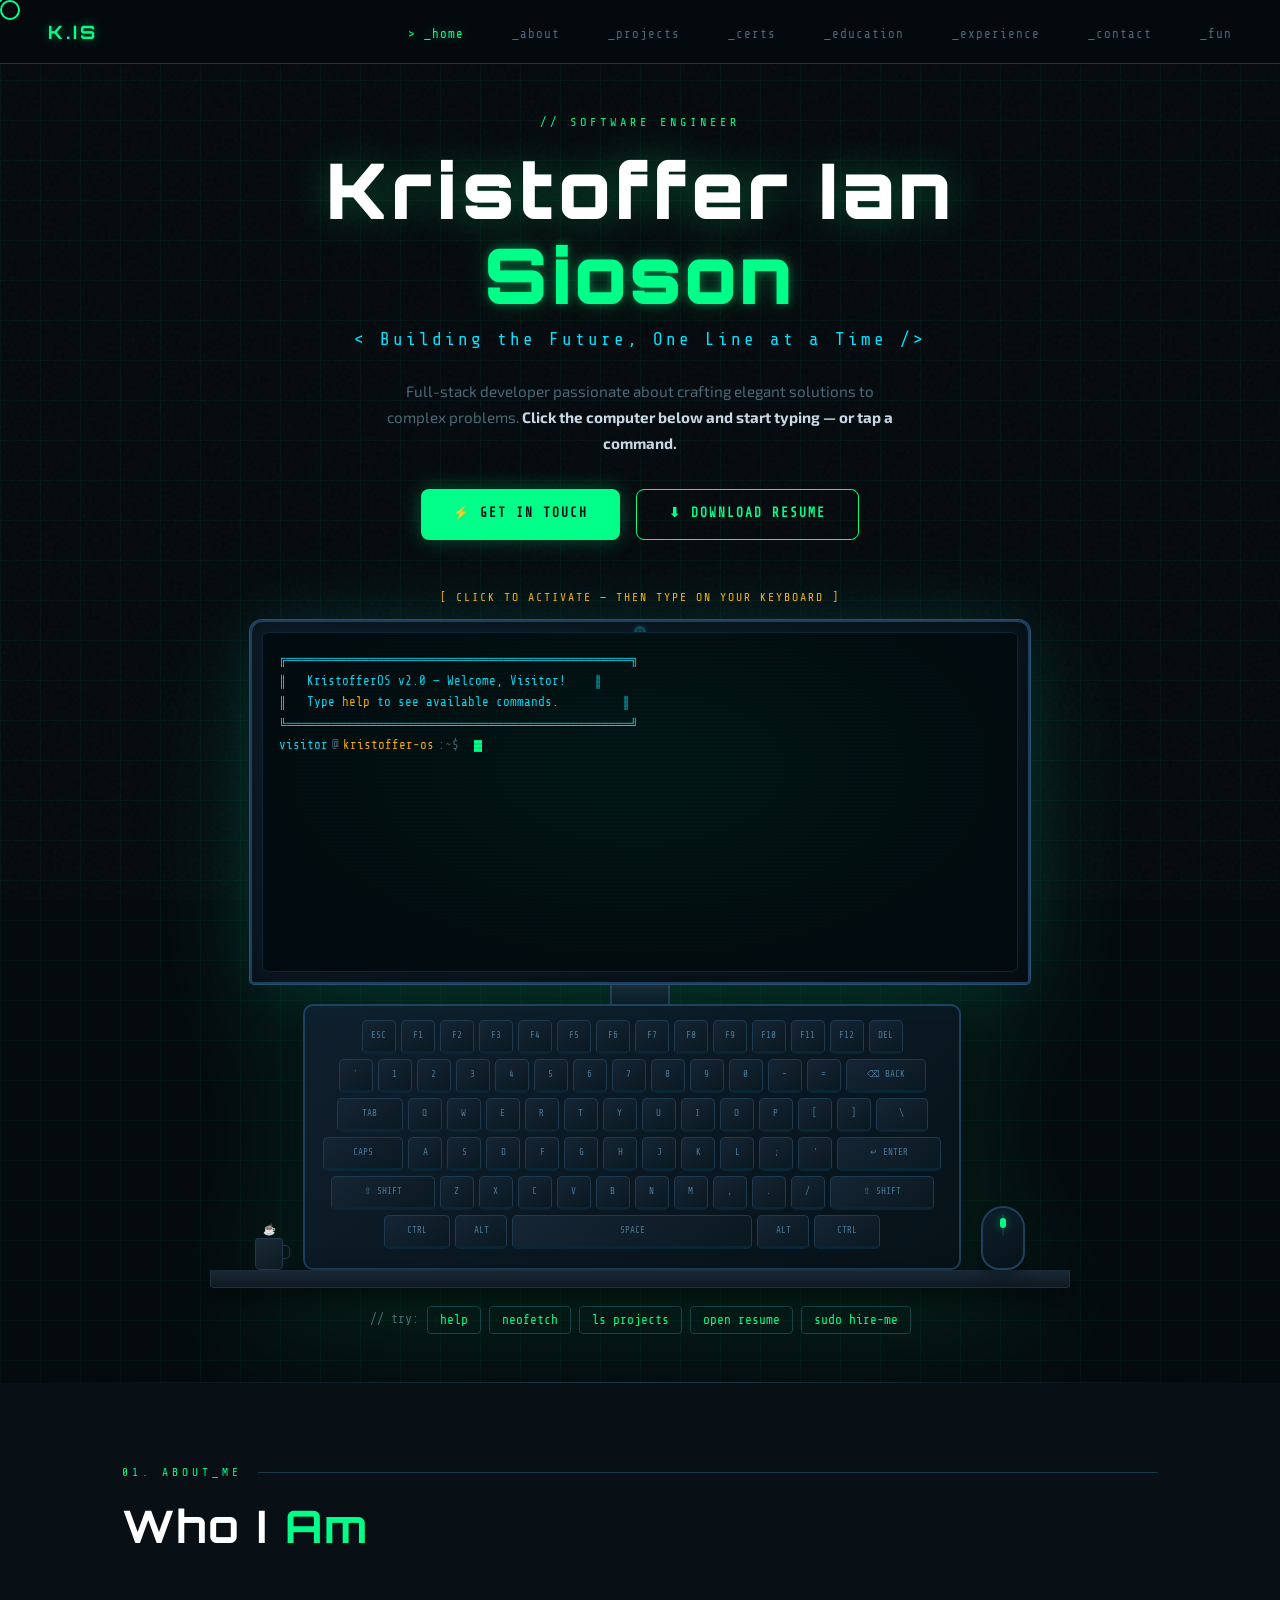
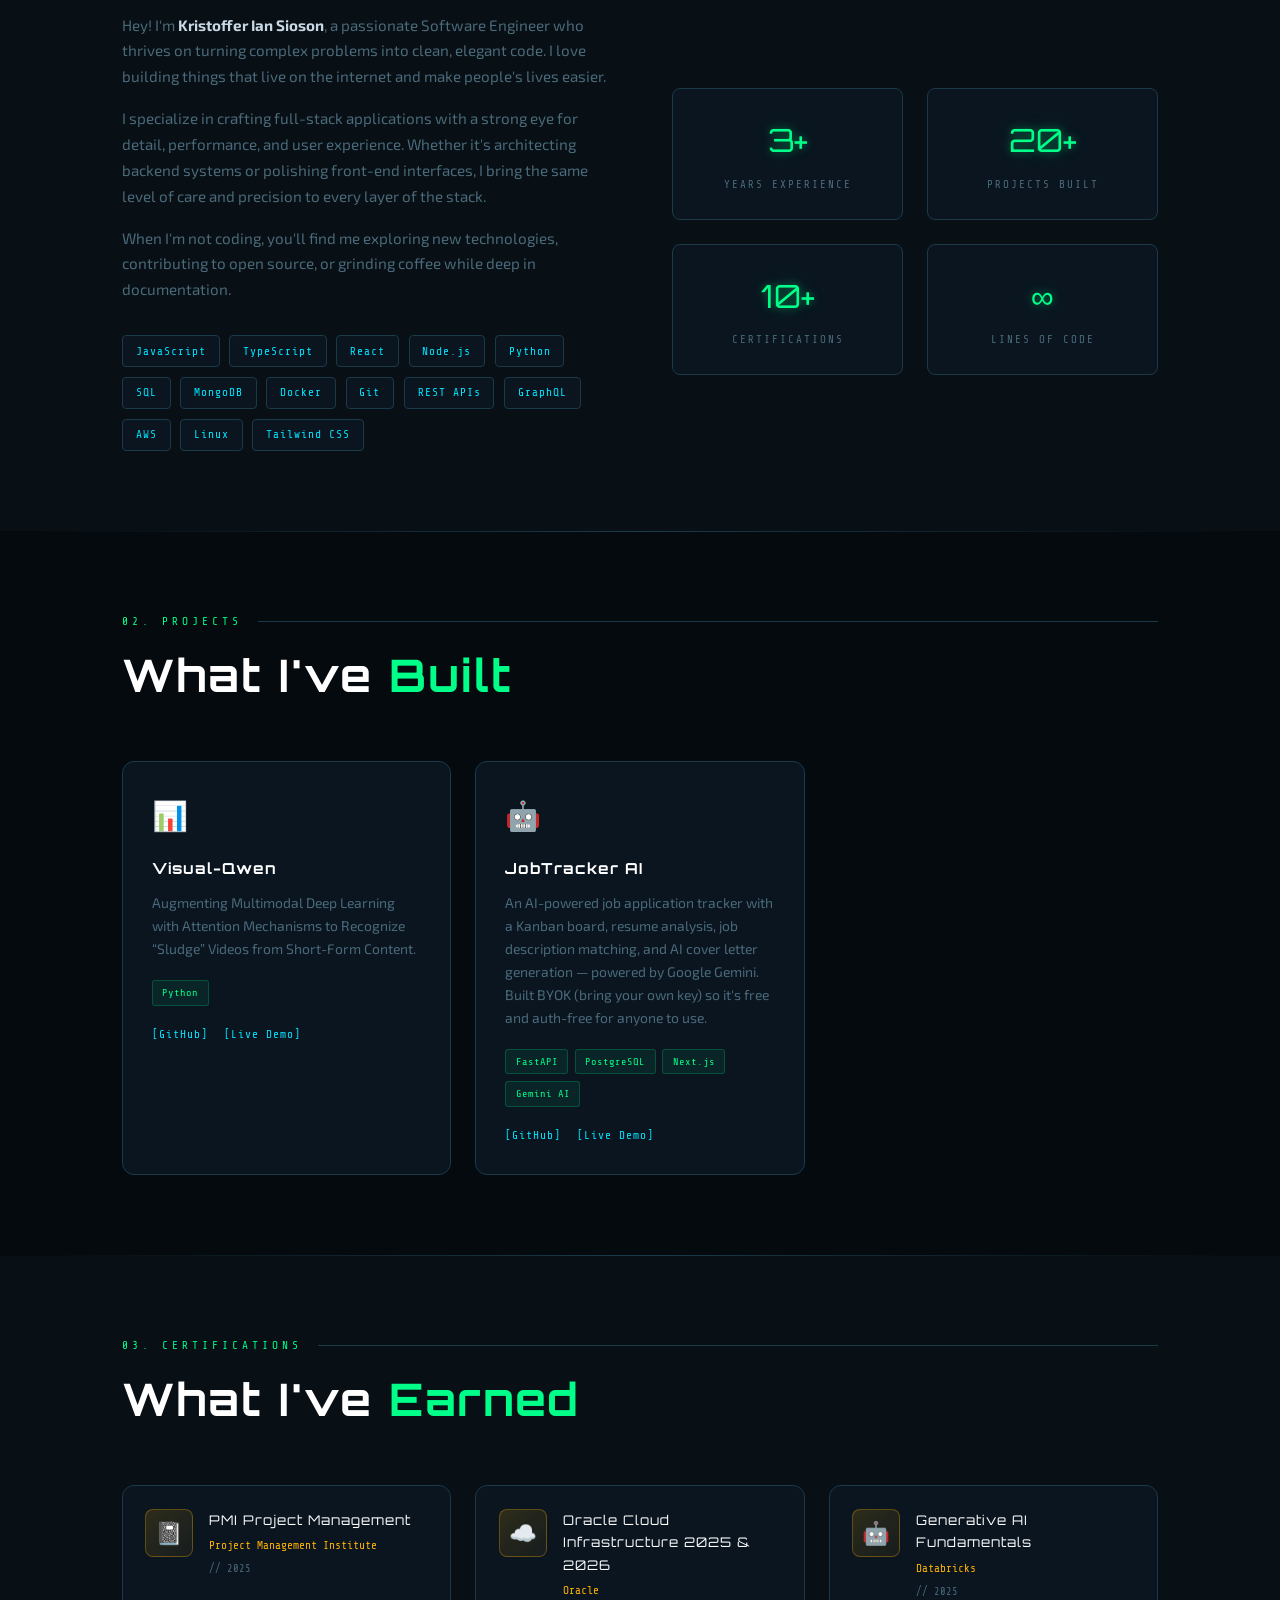
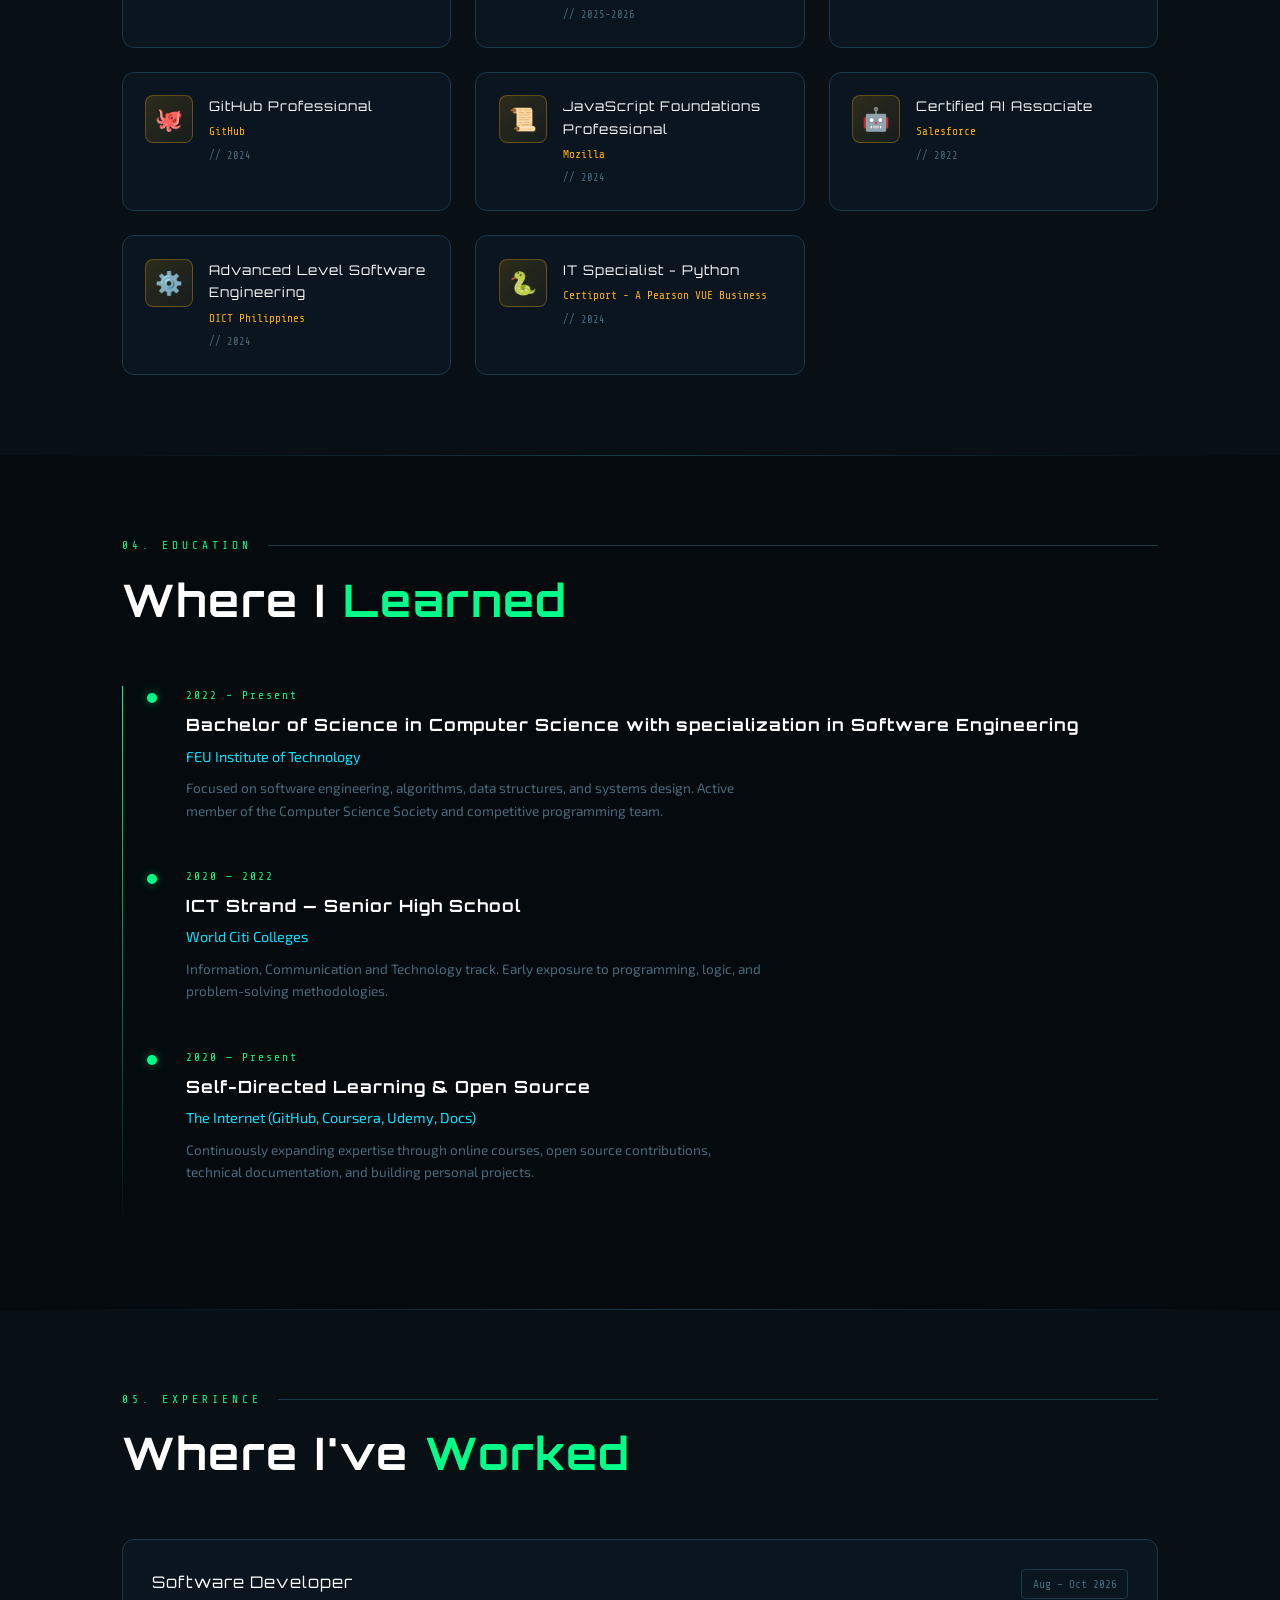
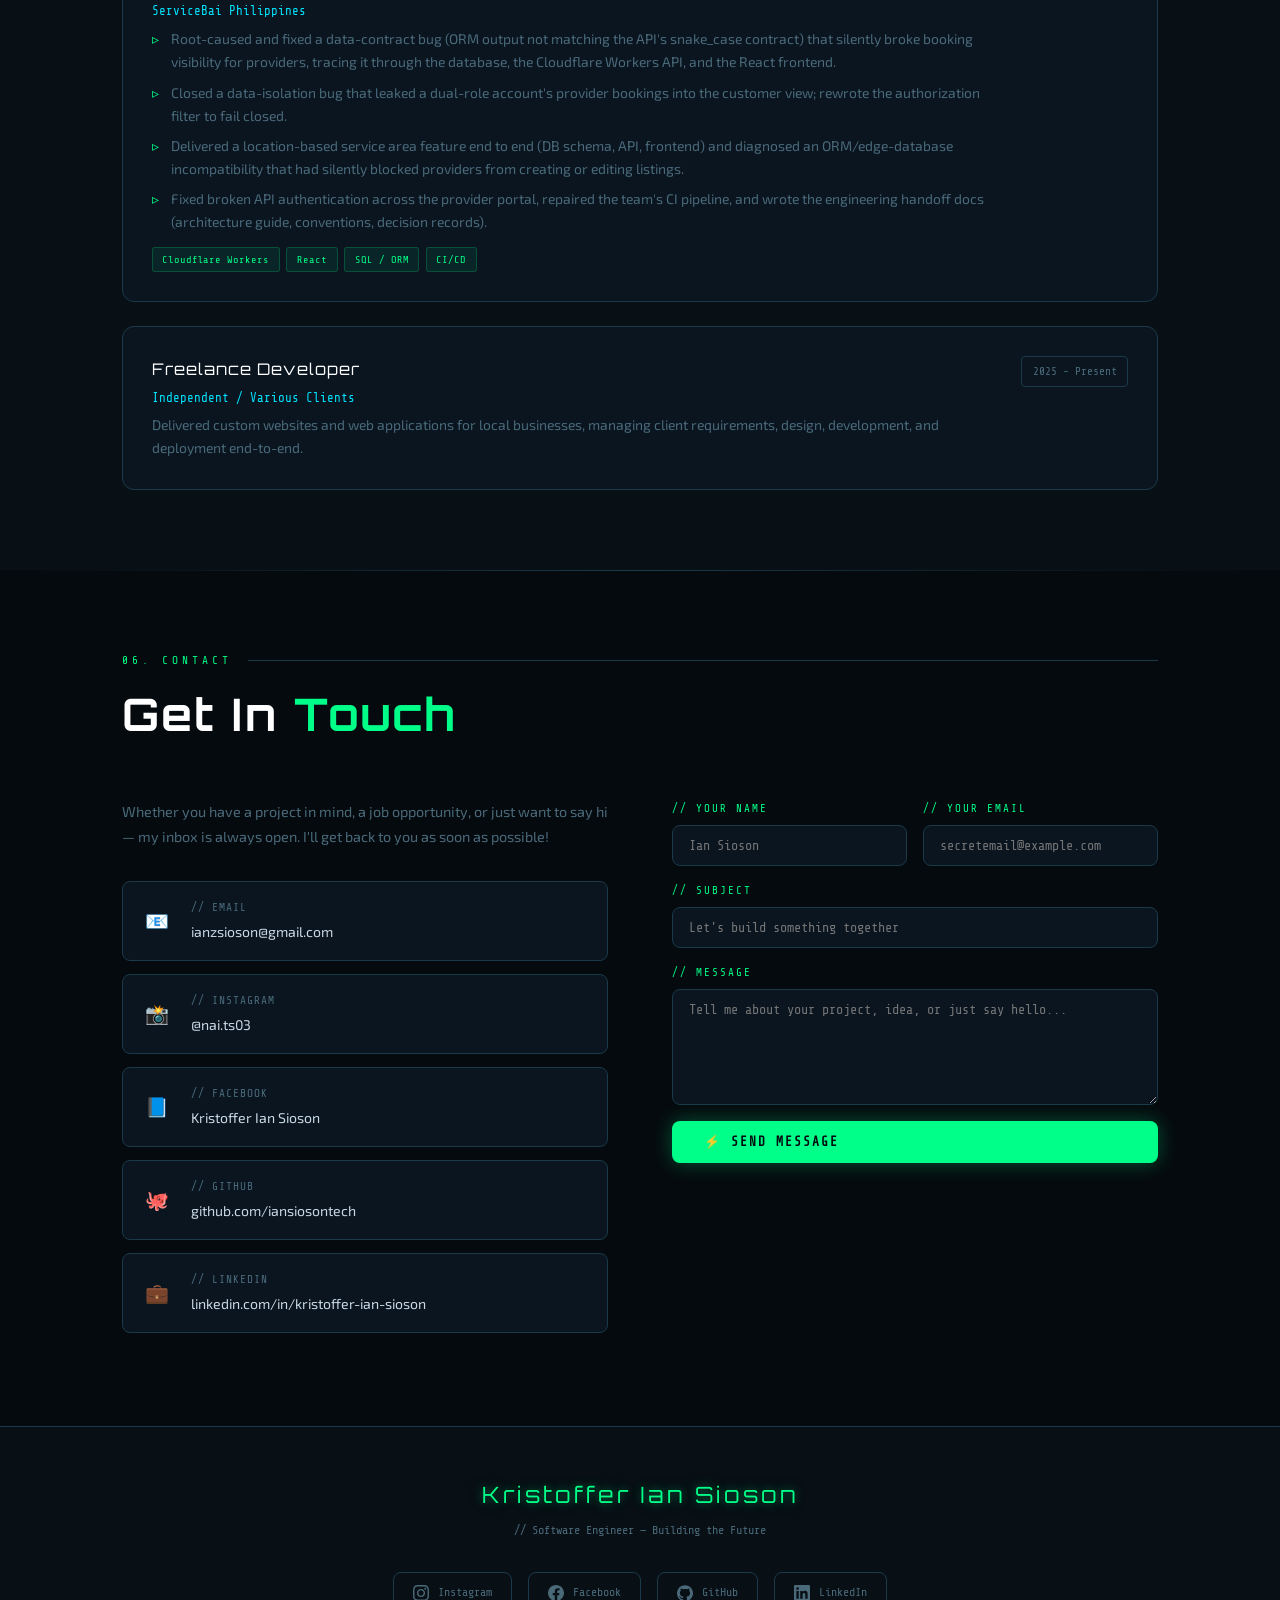
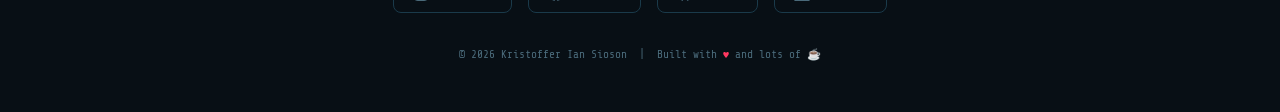
==== commit 6222c5de: "Add ServiceBai internship and updated resume - Experience: add Software Developer @ ServiceBai Phili" ====
--- a/index.html
+++ b/index.html
@@ -424,22 +424,22 @@
       <h2 class="section-title reveal">Where I've <span>Worked</span></h2>
 
       <div class="exp-grid">
-        <!-- Hidden until the role is confirmed:
         <div class="exp-card reveal">
           <div class="exp-body">
-            <div class="exp-role">Software Engineer</div>
-            <div class="exp-company">TBA</div>
-            <p class="exp-desc">Building and maintaining scalable web applications, collaborating with cross-functional teams, conducting code reviews, and architecting new features from design to deployment.</p>
-          </div>
-          <div class="exp-period">TBA</div>
-        </div> -->
-        <div class="exp-card reveal">
-          <div class="exp-body">
-            <div class="exp-role">Frontend Developer</div>
-            <div class="exp-company">Self Projects</div>
-            <p class="exp-desc">Developed responsive UI components, integrated REST APIs, improved page performance by 40%, and collaborated in an Agile/Scrum environment.</p>
-          </div>
-          <div class="exp-period">Present</div>
+            <div class="exp-role">Software Developer</div>
+            <div class="exp-company">ServiceBai Philippines</div>
+            <ul class="exp-points">
+              <li>Root-caused and fixed a data-contract bug (ORM output not matching the API's snake_case contract) that silently broke booking visibility for providers, tracing it through the database, the Cloudflare Workers API, and the React frontend.</li>
+              <li>Closed a data-isolation bug that leaked a dual-role account's provider bookings into the customer view; rewrote the authorization filter to fail closed.</li>
+              <li>Delivered a location-based service area feature end to end (DB schema, API, frontend) and diagnosed an ORM/edge-database incompatibility that had silently blocked providers from creating or editing listings.</li>
+              <li>Fixed broken API authentication across the provider portal, repaired the team's CI pipeline, and wrote the engineering handoff docs (architecture guide, conventions, decision records).</li>
+            </ul>
+            <div class="project-tags exp-tags">
+              <span class="project-tag">Cloudflare Workers</span><span class="project-tag">React</span>
+              <span class="project-tag">SQL / ORM</span><span class="project-tag">CI/CD</span>
+            </div>
+          </div>
+          <div class="exp-period">Aug – Oct 2026</div>
         </div>
         <div class="exp-card reveal reveal-delay-1">
           <div class="exp-body">
--- a/css/style.css
+++ b/css/style.css
@@ -1174,3 +1174,24 @@
   .projects-grid { grid-template-columns: 1fr; }
   .certs-grid    { grid-template-columns: 1fr; }
 }
+
+/* Experience bullet points */
+.exp-points {
+  list-style: none;
+  margin-top: 0.4rem;
+  font-size: 0.87rem;
+  color: var(--color-muted);
+  line-height: 1.65;
+}
+.exp-points li {
+  position: relative;
+  padding-left: 1.2rem;
+  margin-bottom: 0.45rem;
+}
+.exp-points li::before {
+  content: '▹';
+  position: absolute;
+  left: 0;
+  color: var(--color-green);
+}
+.exp-tags { margin-top: 0.8rem; margin-bottom: 0; }
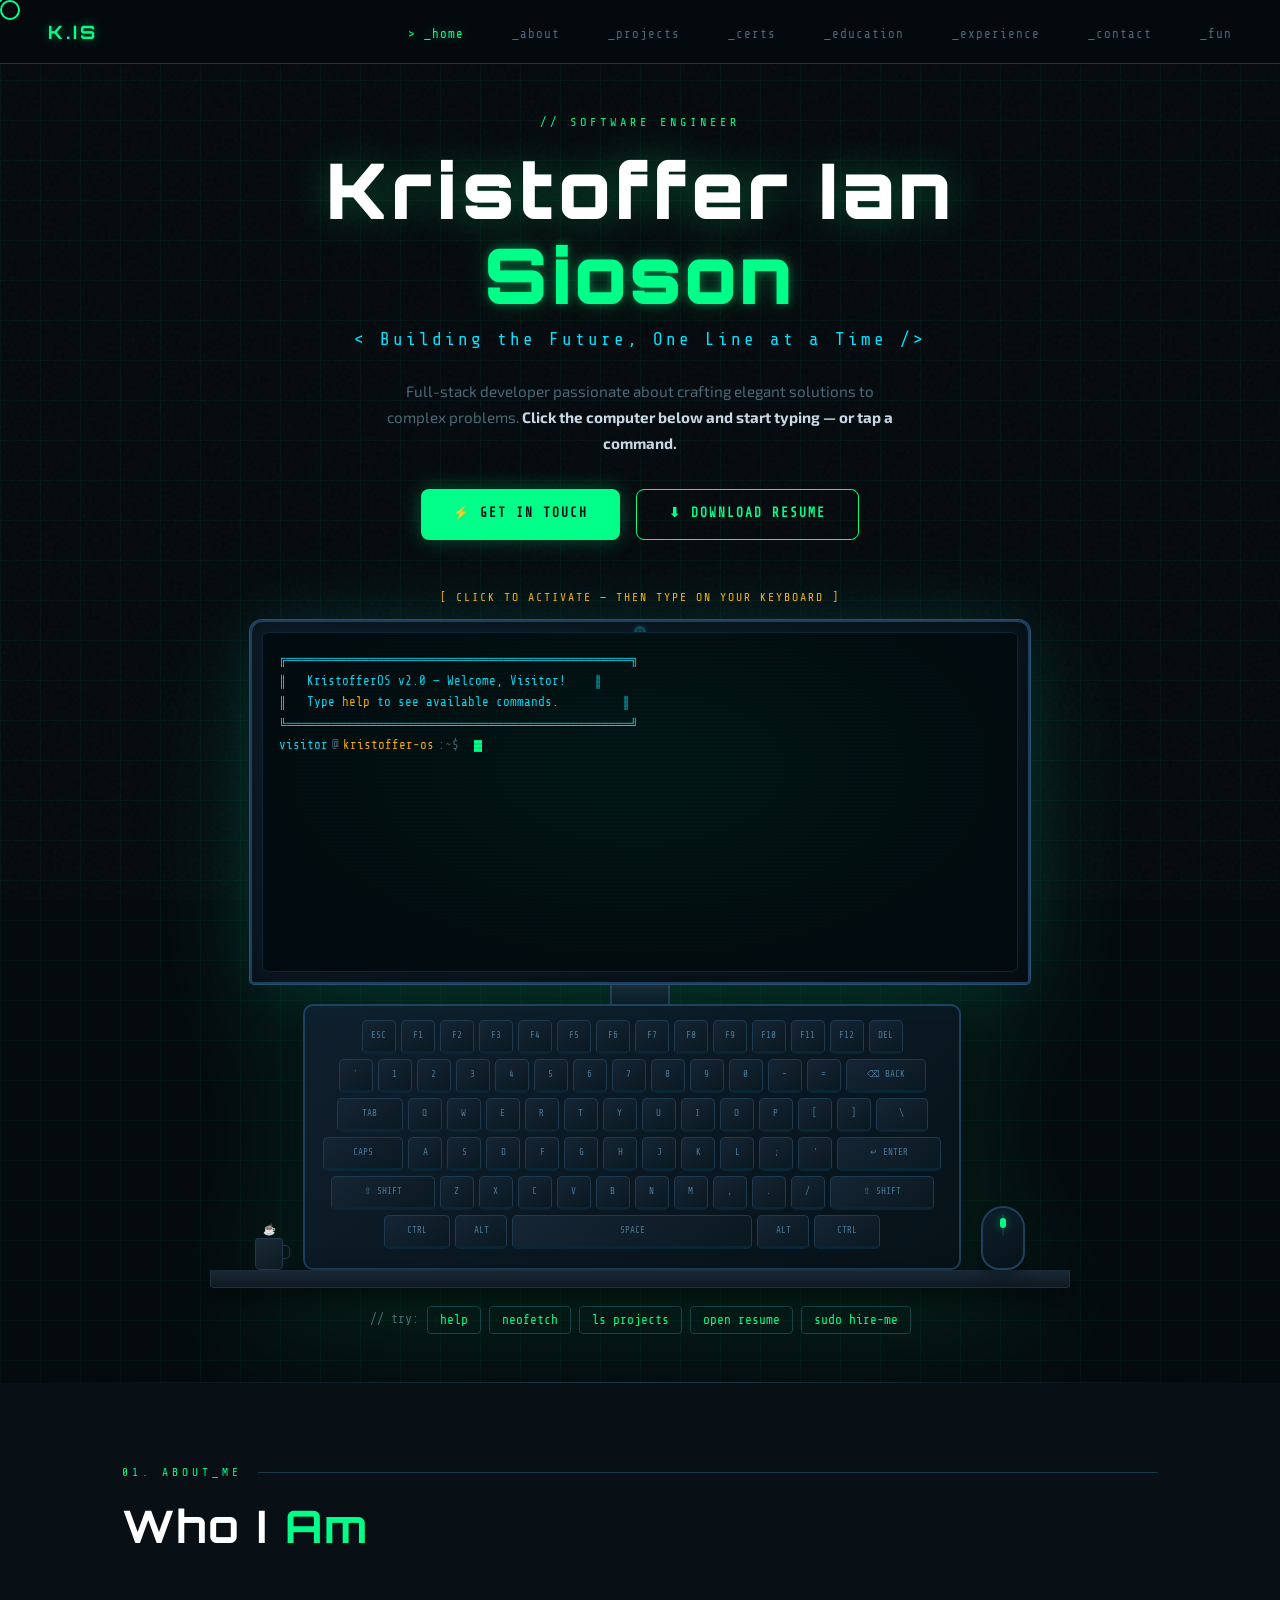
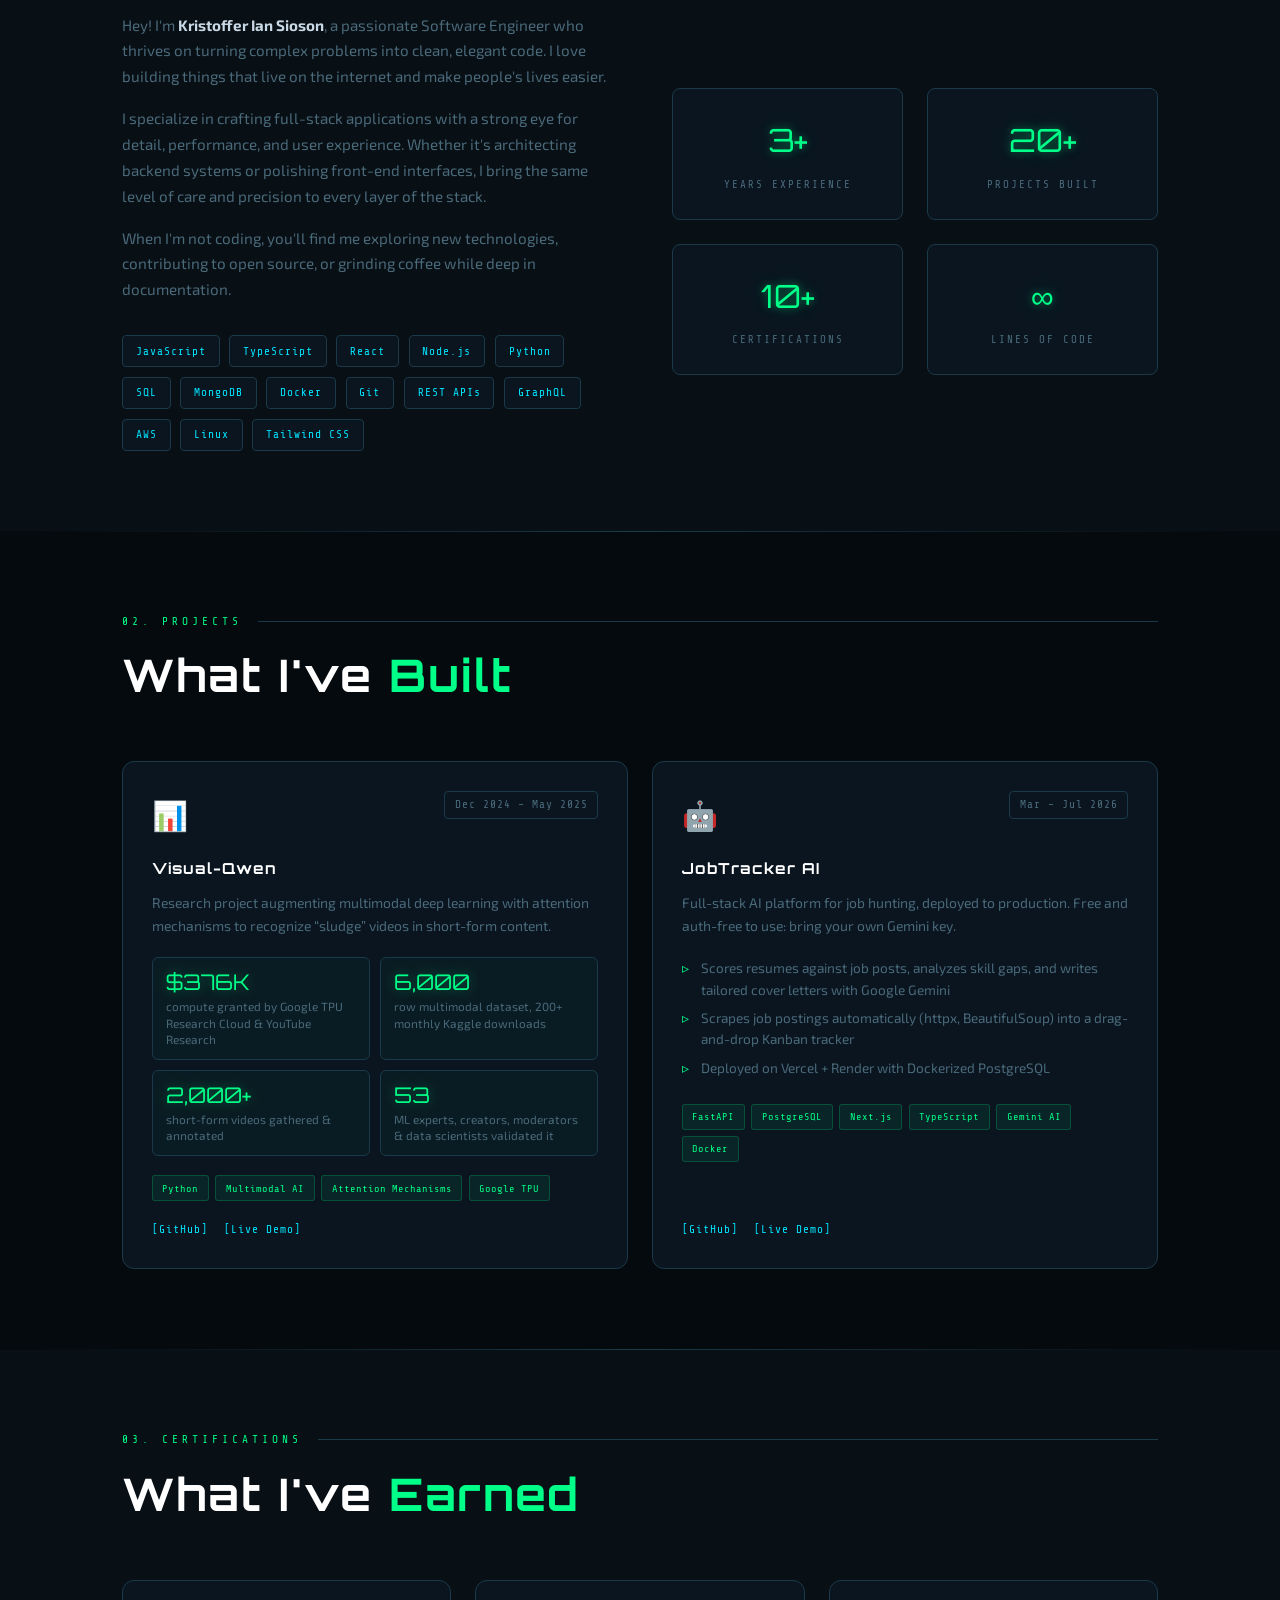
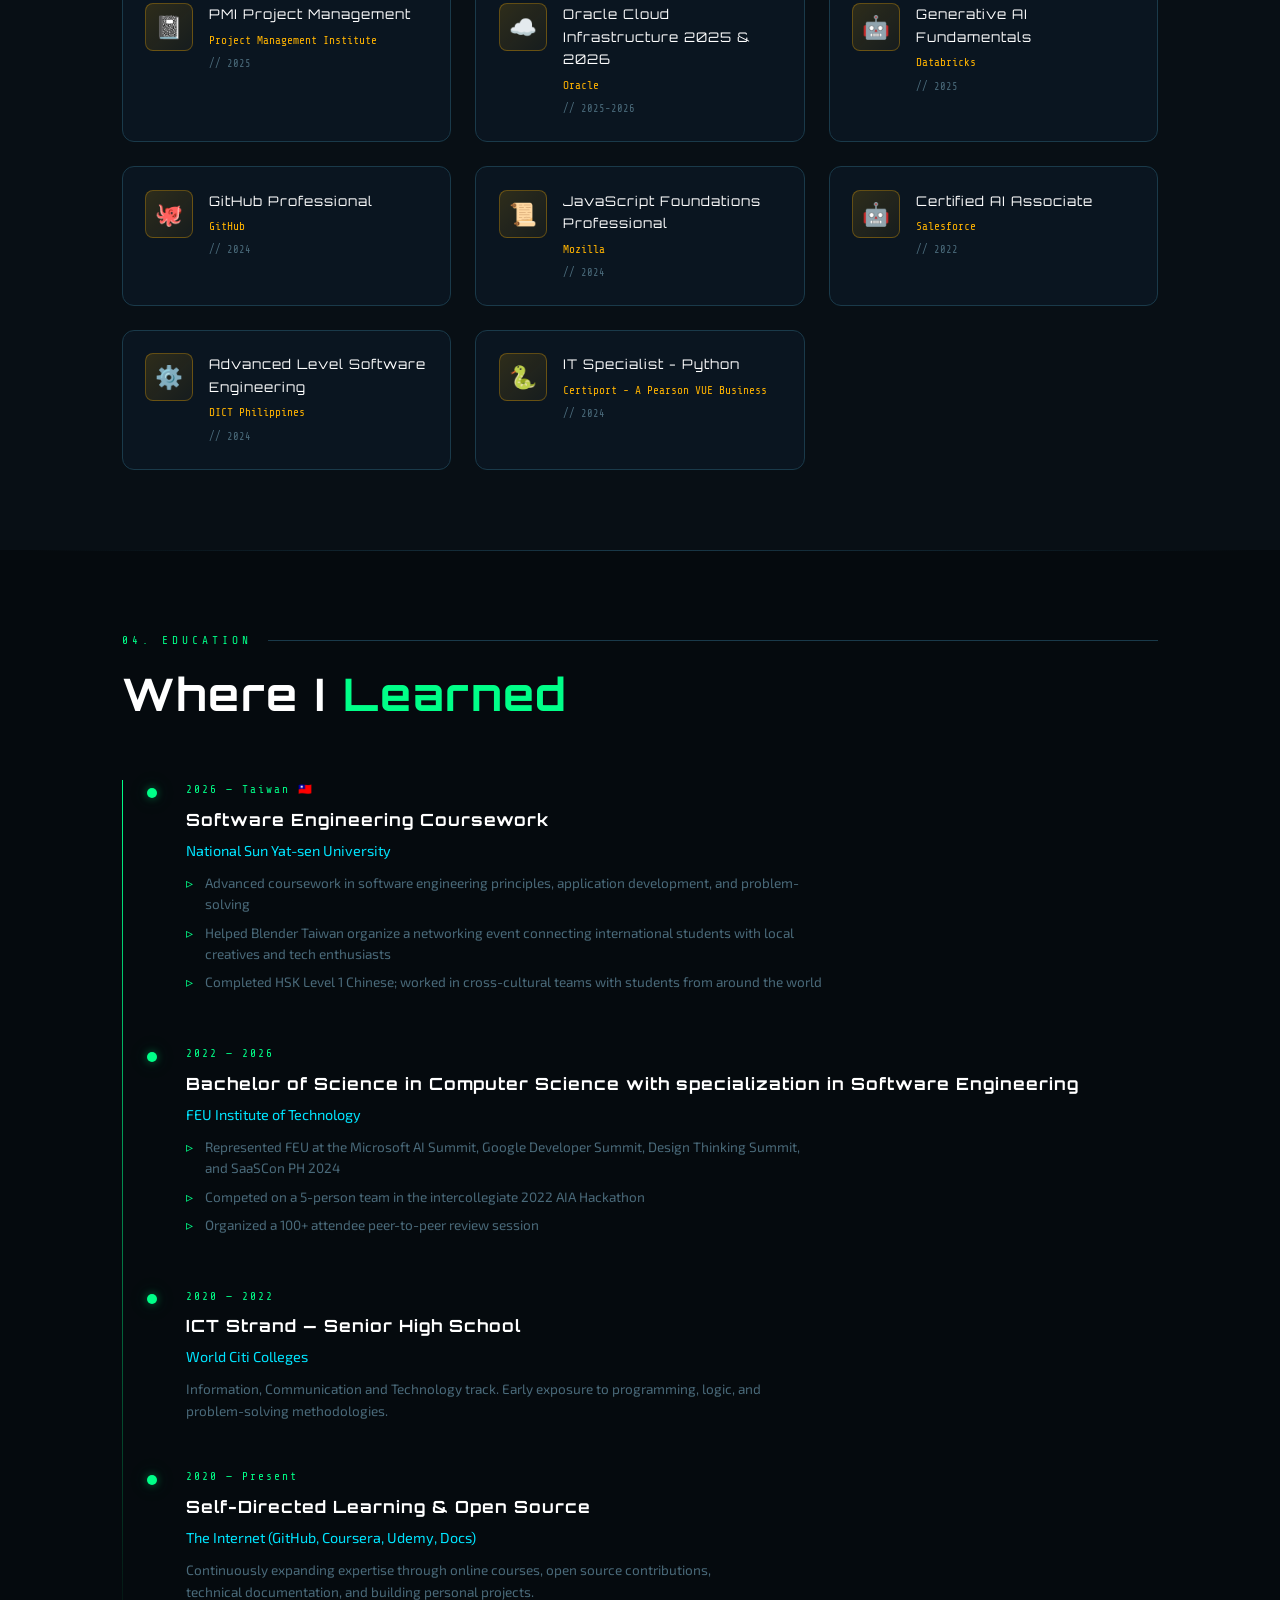
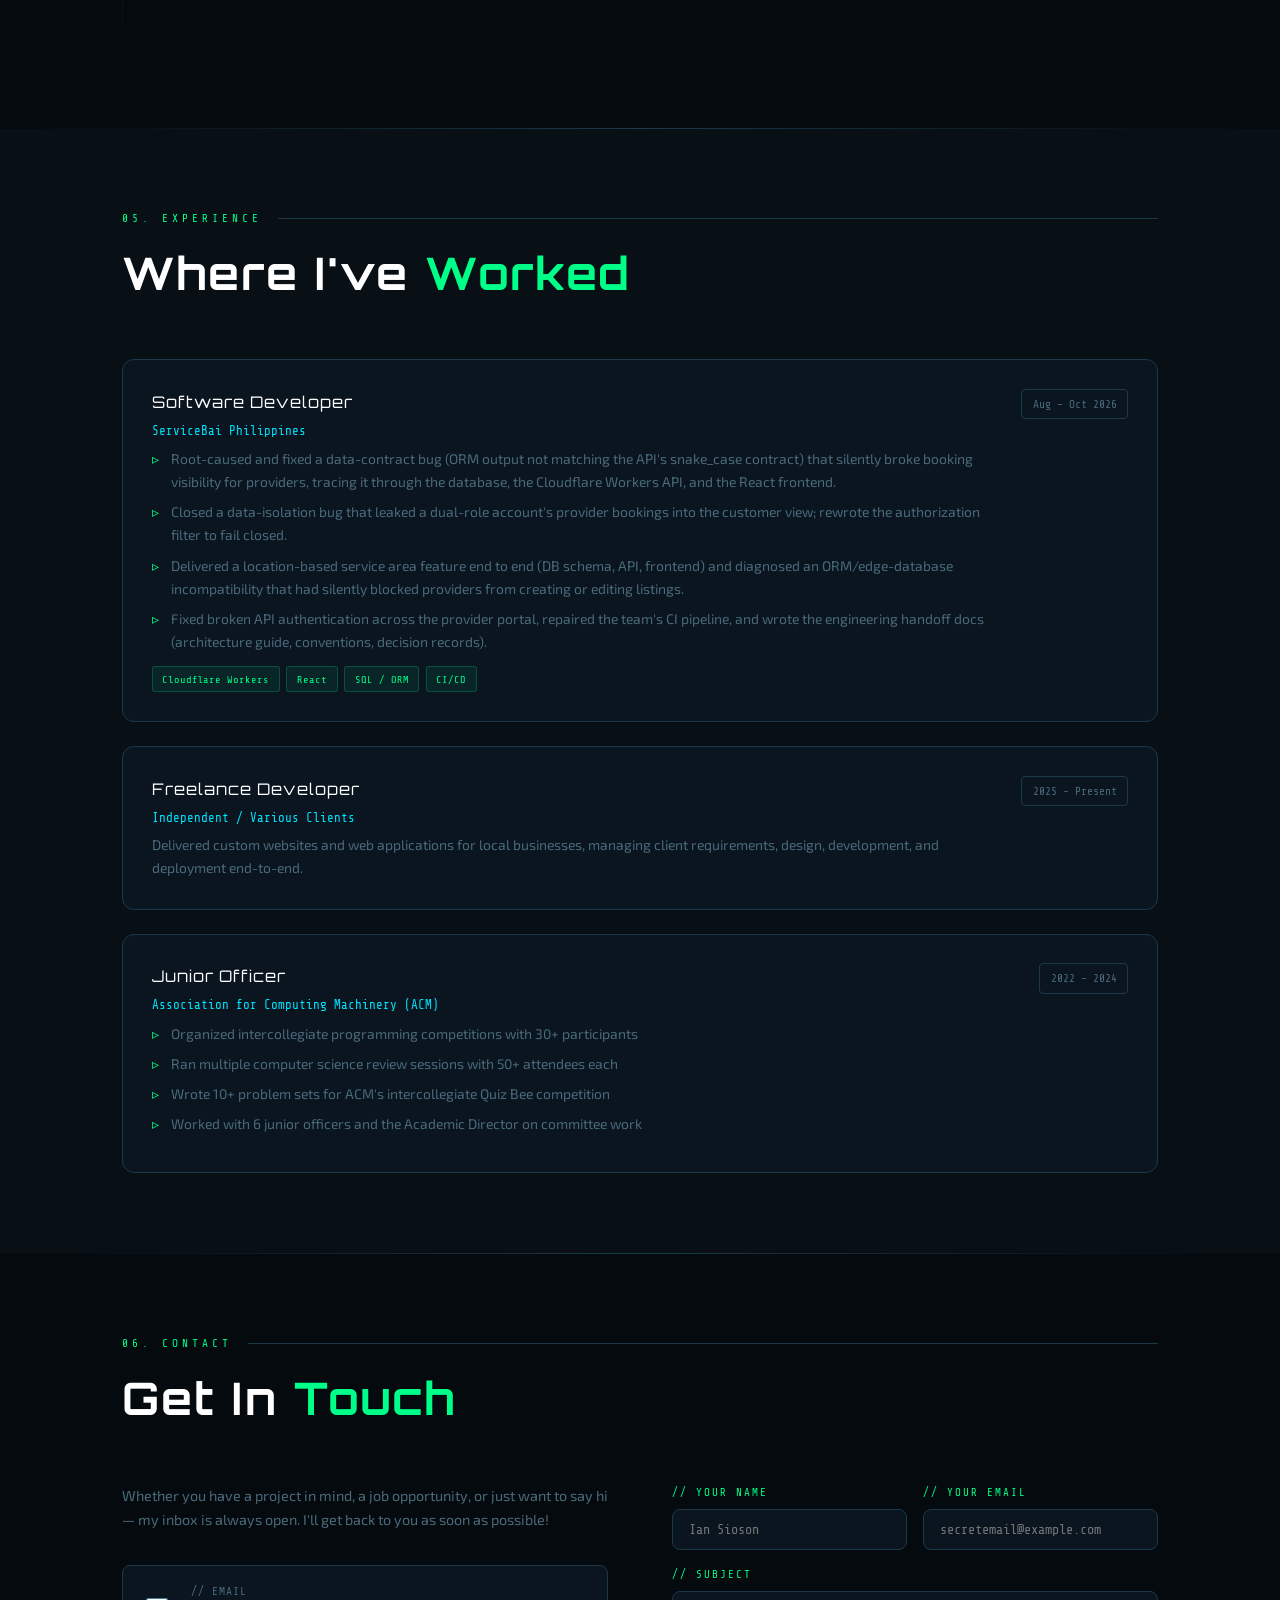
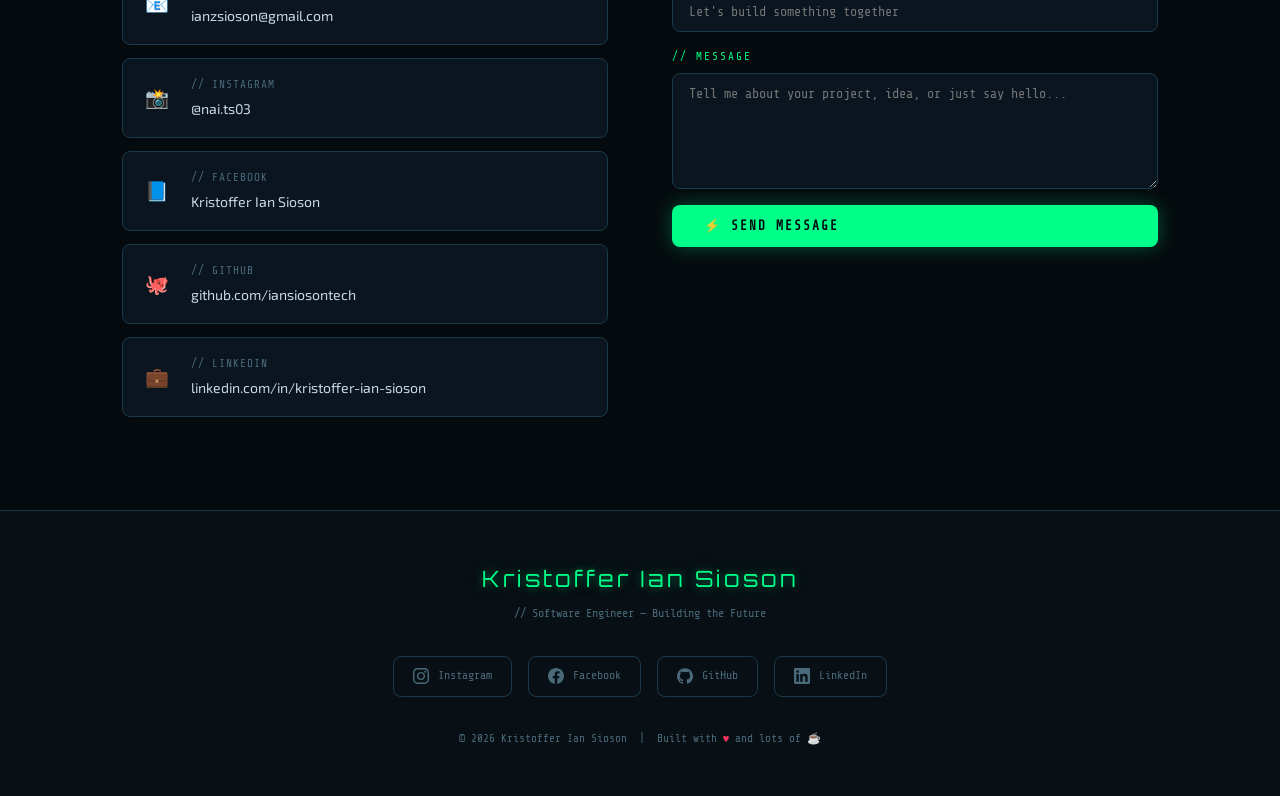
==== commit a0c3a2d8: "Bring resume highlights onto the site - Visual-Qwen: dates, highlight stat tiles ($376K compute, 6,0" ====
--- a/index.html
+++ b/index.html
@@ -229,31 +229,50 @@
         </article> -->
 
         <article class="project-card reveal">
-          <div class="project-icon">📊</div>
+          <div class="project-head">
+            <div class="project-icon">📊</div>
+            <span class="project-date">Dec 2024 – May 2025</span>
+          </div>
           <h3 class="project-title">Visual-Qwen</h3>
-          <p class="project-desc">Augmenting Multimodal Deep Learning with Attention Mechanisms to Recognize “Sludge” Videos from Short-Form Content.</p>
+          <p class="project-desc">Research project augmenting multimodal deep learning with attention mechanisms to recognize “sludge” videos in short-form content.</p>
+          <div class="project-stats">
+            <div class="project-stat"><span class="project-stat-num">$376K</span><span class="project-stat-label">compute granted by Google TPU Research Cloud &amp; YouTube Research</span></div>
+            <div class="project-stat"><span class="project-stat-num">6,000</span><span class="project-stat-label">row multimodal dataset, 200+ monthly Kaggle downloads</span></div>
+            <div class="project-stat"><span class="project-stat-num">2,000+</span><span class="project-stat-label">short-form videos gathered &amp; annotated</span></div>
+            <div class="project-stat"><span class="project-stat-num">53</span><span class="project-stat-label">ML experts, creators, moderators &amp; data scientists validated it</span></div>
+          </div>
           <div class="project-tags">
-            <span class="project-tag">Python</span>
+            <span class="project-tag">Python</span><span class="project-tag">Multimodal AI</span>
+            <span class="project-tag">Attention Mechanisms</span><span class="project-tag">Google TPU</span>
           </div>
           <div class="project-links">
-            <a class="project-link" href="https://github.com/alpharomercoma/vqwen-qformer" target="_blank">[GitHub]</a>
-            <a class="project-link" href="https://micromarc.vercel.app/#home" target="_blank">[Live Demo]</a>
+            <a class="project-link" href="https://github.com/alpharomercoma/vqwen-qformer" target="_blank" rel="noopener">[GitHub]</a>
+            <a class="project-link" href="https://micromarc.vercel.app/#home" target="_blank" rel="noopener">[Live Demo]</a>
           </div>
         </article>
 
         <article class="project-card reveal reveal-delay-1">
-          <div class="project-icon">🤖</div>
+          <div class="project-head">
+            <div class="project-icon">🤖</div>
+            <span class="project-date">Mar – Jul 2026</span>
+          </div>
           <h3 class="project-title">JobTracker AI</h3>
-          <p class="project-desc">An AI-powered job application tracker with a Kanban board, resume analysis, job description matching, and AI cover letter generation — powered by Google Gemini. Built BYOK (bring your own key) so it's free and auth-free for anyone to use.</p>
+          <p class="project-desc">Full-stack AI platform for job hunting, deployed to production. Free and auth-free to use: bring your own Gemini key.</p>
+          <ul class="project-points">
+            <li>Scores resumes against job posts, analyzes skill gaps, and writes tailored cover letters with Google Gemini</li>
+            <li>Scrapes job postings automatically (httpx, BeautifulSoup) into a drag-and-drop Kanban tracker</li>
+            <li>Deployed on Vercel + Render with Dockerized PostgreSQL</li>
+          </ul>
           <div class="project-tags">
-              <span class="project-tag">FastAPI</span><span class="project-tag">PostgreSQL</span>
-              <span class="project-tag">Next.js</span><span class="project-tag">Gemini AI</span>
-            </div>
-            <div class="project-links">
-              <a class="project-link" href="https://github.com/iansiosontech/Job-Application-Tracker" target="_blank">[GitHub]</a>
-              <a class="project-link" href="https://kits-jobtracker.vercel.app" target="_blank">[Live Demo]</a>
-            </div>
-          </article>
+            <span class="project-tag">FastAPI</span><span class="project-tag">PostgreSQL</span>
+            <span class="project-tag">Next.js</span><span class="project-tag">TypeScript</span>
+            <span class="project-tag">Gemini AI</span><span class="project-tag">Docker</span>
+          </div>
+          <div class="project-links">
+            <a class="project-link" href="https://github.com/iansiosontech/Job-Application-Tracker" target="_blank" rel="noopener">[GitHub]</a>
+            <a class="project-link" href="https://kits-jobtracker.vercel.app" target="_blank" rel="noopener">[Live Demo]</a>
+          </div>
+        </article>
 
         <!--<article class="project-card reveal">
           <div class="project-icon">📱</div>
@@ -392,12 +411,26 @@
 
       <div class="edu-timeline">
         <div class="edu-item reveal">
-          <div class="edu-year">2022 - Present</div>
+          <div class="edu-year">2026 — Taiwan 🇹🇼</div>
+          <h3 class="edu-degree">Software Engineering Coursework</h3>
+          <div class="edu-school">National Sun Yat-sen University</div>
+          <ul class="edu-points">
+            <li>Advanced coursework in software engineering principles, application development, and problem-solving</li>
+            <li>Helped Blender Taiwan organize a networking event connecting international students with local creatives and tech enthusiasts</li>
+            <li>Completed HSK Level 1 Chinese; worked in cross-cultural teams with students from around the world</li>
+          </ul>
+        </div>
+        <div class="edu-item reveal reveal-delay-1">
+          <div class="edu-year">2022 — 2026</div>
           <h3 class="edu-degree">Bachelor of Science in Computer Science with specialization in Software Engineering</h3>
           <div class="edu-school">FEU Institute of Technology</div>
-          <p class="edu-desc">Focused on software engineering, algorithms, data structures, and systems design. Active member of the Computer Science Society and competitive programming team.</p>
-        </div>
-        <div class="edu-item reveal reveal-delay-1">
+          <ul class="edu-points">
+            <li>Represented FEU at the Microsoft AI Summit, Google Developer Summit, Design Thinking Summit, and SaaSCon PH 2024</li>
+            <li>Competed on a 5-person team in the intercollegiate 2022 AIA Hackathon</li>
+            <li>Organized a 100+ attendee peer-to-peer review session</li>
+          </ul>
+        </div>
+        <div class="edu-item reveal reveal-delay-2">
           <div class="edu-year">2020 — 2022</div>
           <h3 class="edu-degree">ICT Strand — Senior High School</h3>
           <div class="edu-school">World Citi Colleges</div>
@@ -448,6 +481,19 @@
             <p class="exp-desc">Delivered custom websites and web applications for local businesses, managing client requirements, design, development, and deployment end-to-end.</p>
           </div>
           <div class="exp-period">2025 - Present</div>
+        </div>
+        <div class="exp-card reveal reveal-delay-2">
+          <div class="exp-body">
+            <div class="exp-role">Junior Officer</div>
+            <div class="exp-company">Association for Computing Machinery (ACM)</div>
+            <ul class="exp-points">
+              <li>Organized intercollegiate programming competitions with 30+ participants</li>
+              <li>Ran multiple computer science review sessions with 50+ attendees each</li>
+              <li>Wrote 10+ problem sets for ACM's intercollegiate Quiz Bee competition</li>
+              <li>Worked with 6 junior officers and the Academic Director on committee work</li>
+            </ul>
+          </div>
+          <div class="exp-period">2022 – 2024</div>
         </div>
       </div>
     </div>
--- a/css/style.css
+++ b/css/style.css
@@ -1195,3 +1195,65 @@
   color: var(--color-green);
 }
 .exp-tags { margin-top: 0.8rem; margin-bottom: 0; }
+
+/* Project cards: header row, highlight stats, bullet points */
+.projects-grid { grid-template-columns: repeat(auto-fit, minmax(310px, 1fr)); }
+.project-card  { display: flex; flex-direction: column; }
+.project-card .project-links { margin-top: auto; padding-top: 1.2rem; }
+.project-head  { display: flex; justify-content: space-between; align-items: flex-start; gap: 1rem; }
+.project-date  {
+  font-family: var(--font-mono);
+  font-size: 0.7rem;
+  letter-spacing: 1px;
+  color: var(--color-muted);
+  border: 1px solid var(--color-border);
+  border-radius: 4px;
+  padding: 0.2rem 0.6rem;
+  white-space: nowrap;
+}
+.project-stats {
+  display: grid;
+  grid-template-columns: repeat(2, 1fr);
+  gap: 0.6rem;
+  margin-bottom: 1.2rem;
+}
+.project-stat {
+  border: 1px solid var(--color-border);
+  border-radius: 6px;
+  padding: 0.7rem 0.8rem;
+  background: rgba(0, 255, 136, 0.03);
+  transition: border-color 0.2s;
+}
+.project-card:hover .project-stat { border-color: rgba(0, 255, 136, 0.35); }
+.project-stat-num {
+  display: block;
+  font-family: var(--font-head);
+  font-size: 1.35rem;
+  color: var(--color-green);
+  text-shadow: 0 0 12px rgba(0, 255, 136, 0.35);
+  line-height: 1.2;
+}
+.project-stat-label { display: block; font-size: 0.74rem; color: var(--color-muted); line-height: 1.4; margin-top: 0.2rem; }
+
+.project-points,
+.edu-points {
+  list-style: none;
+  font-size: 0.85rem;
+  color: var(--color-muted);
+  line-height: 1.6;
+}
+.project-points { margin-bottom: 1.2rem; }
+.edu-points     { max-width: 640px; }
+.project-points li,
+.edu-points li {
+  position: relative;
+  padding-left: 1.2rem;
+  margin-bottom: 0.4rem;
+}
+.project-points li::before,
+.edu-points li::before {
+  content: '▹';
+  position: absolute;
+  left: 0;
+  color: var(--color-green);
+}
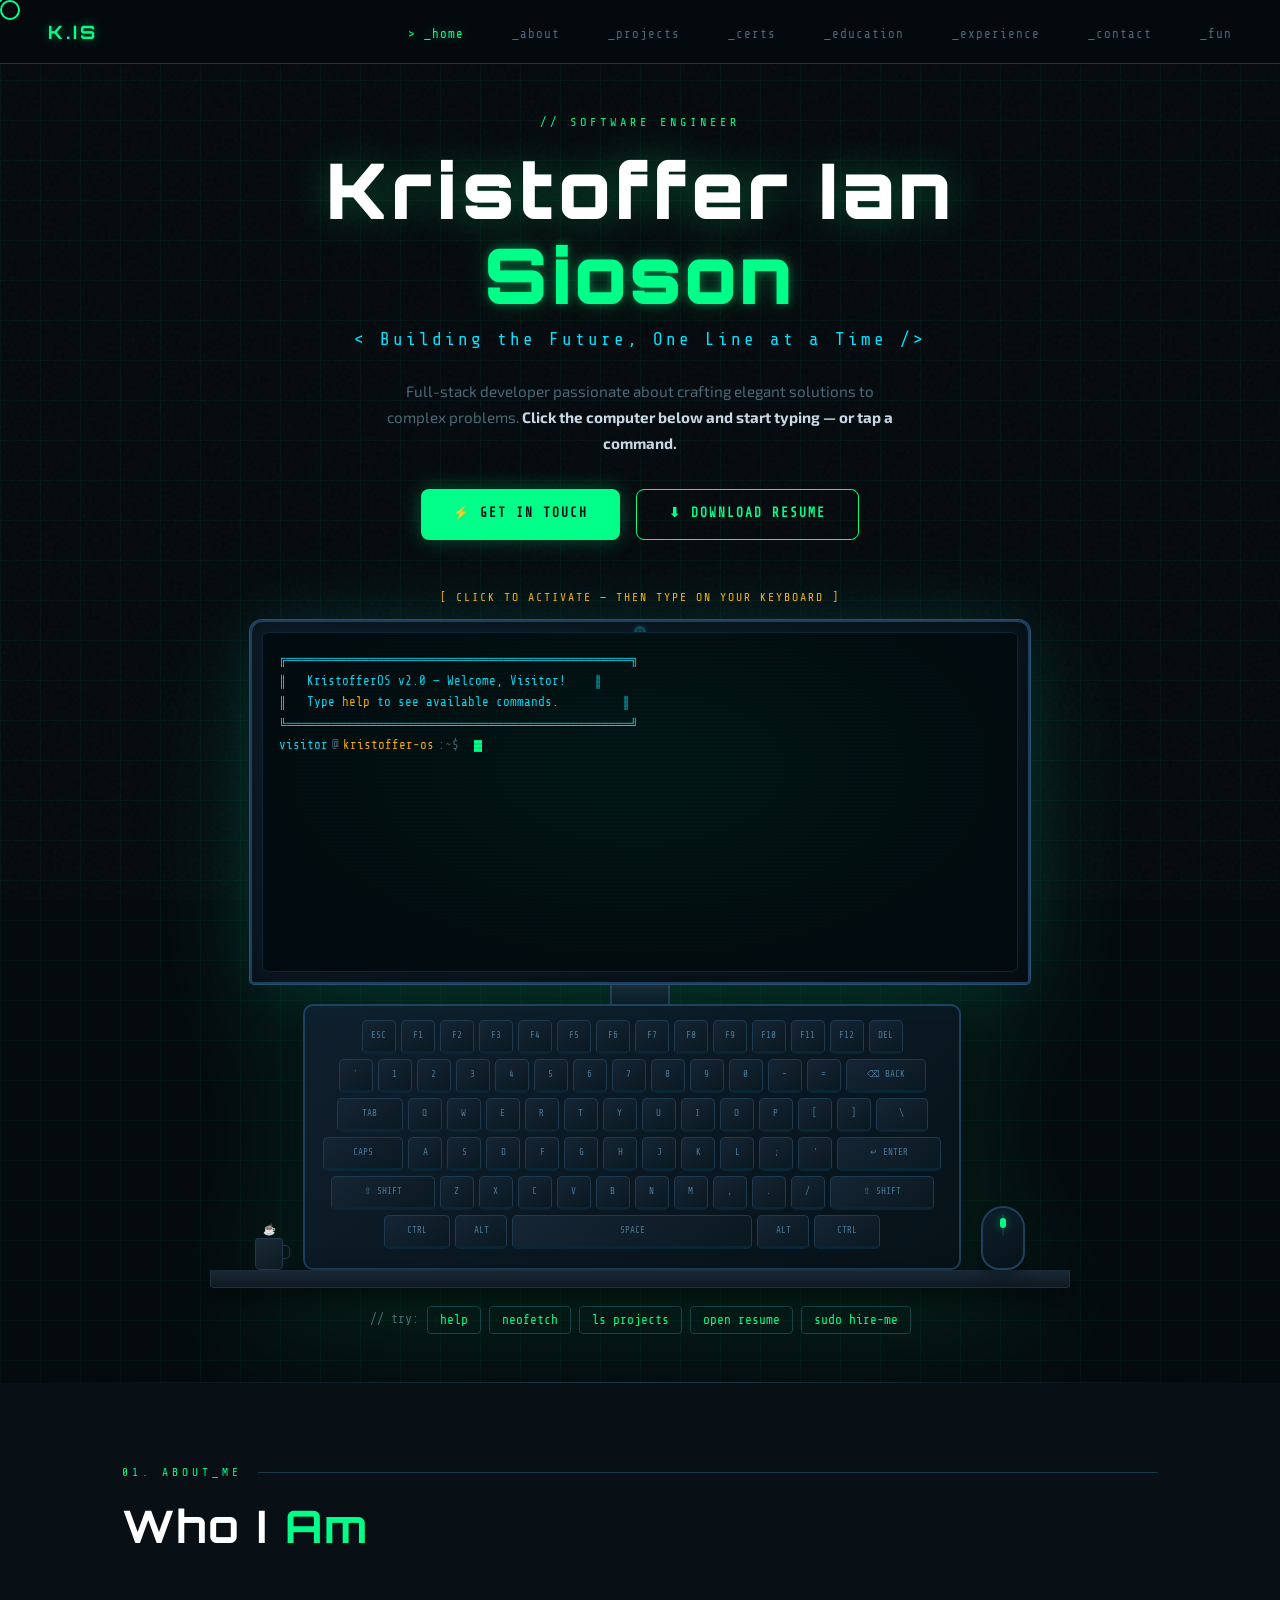
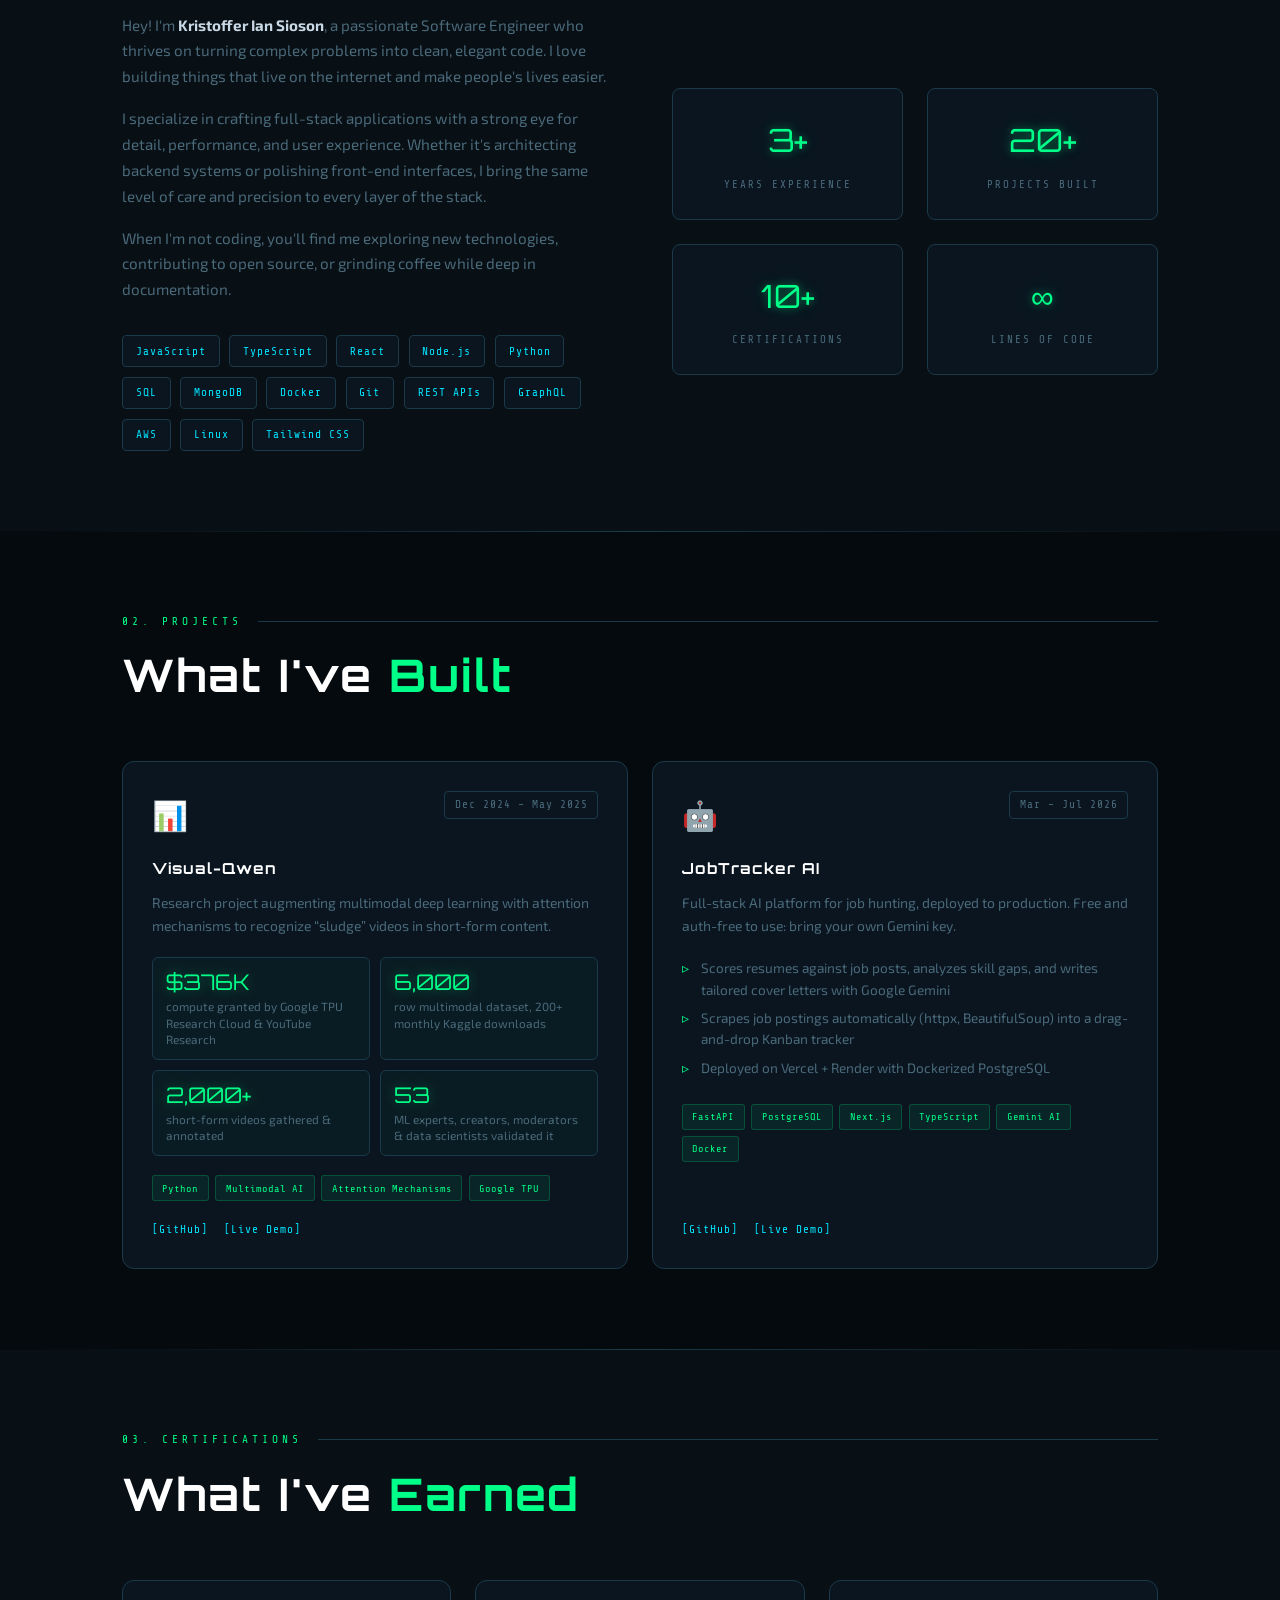
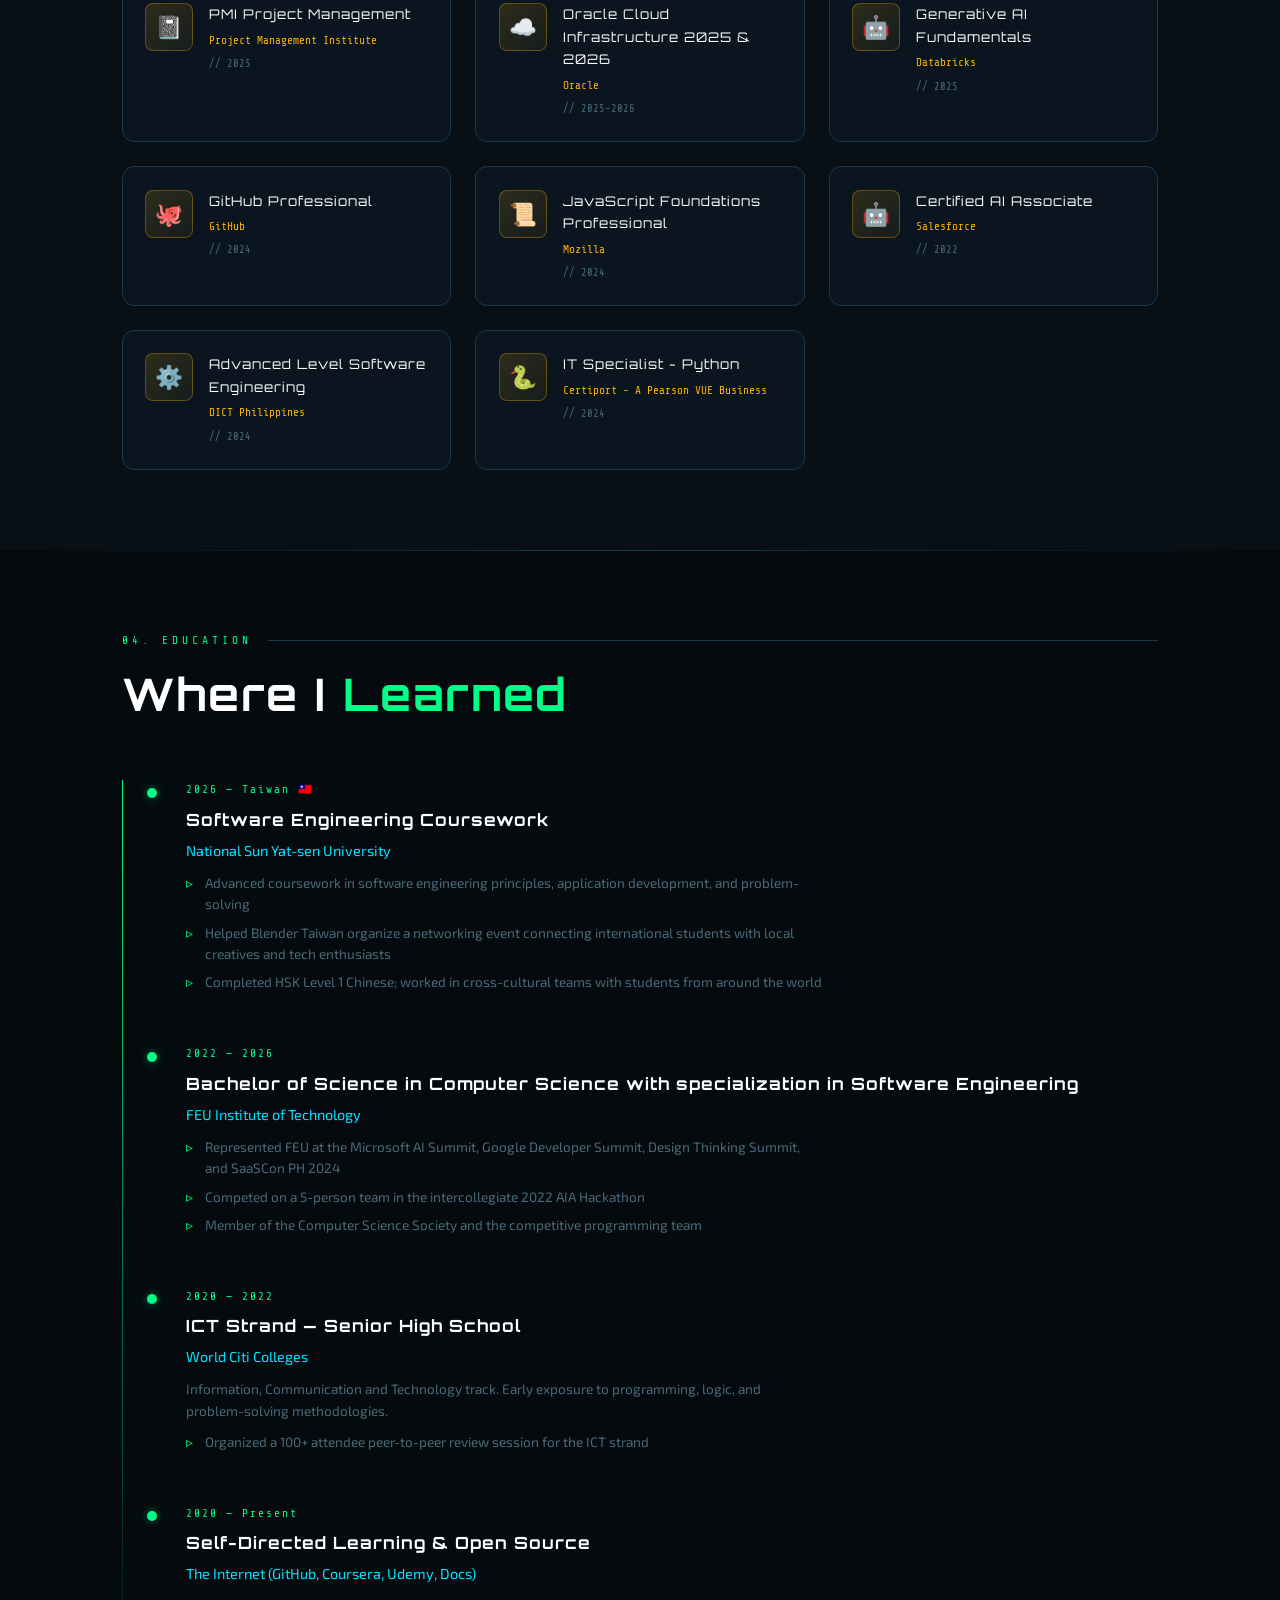
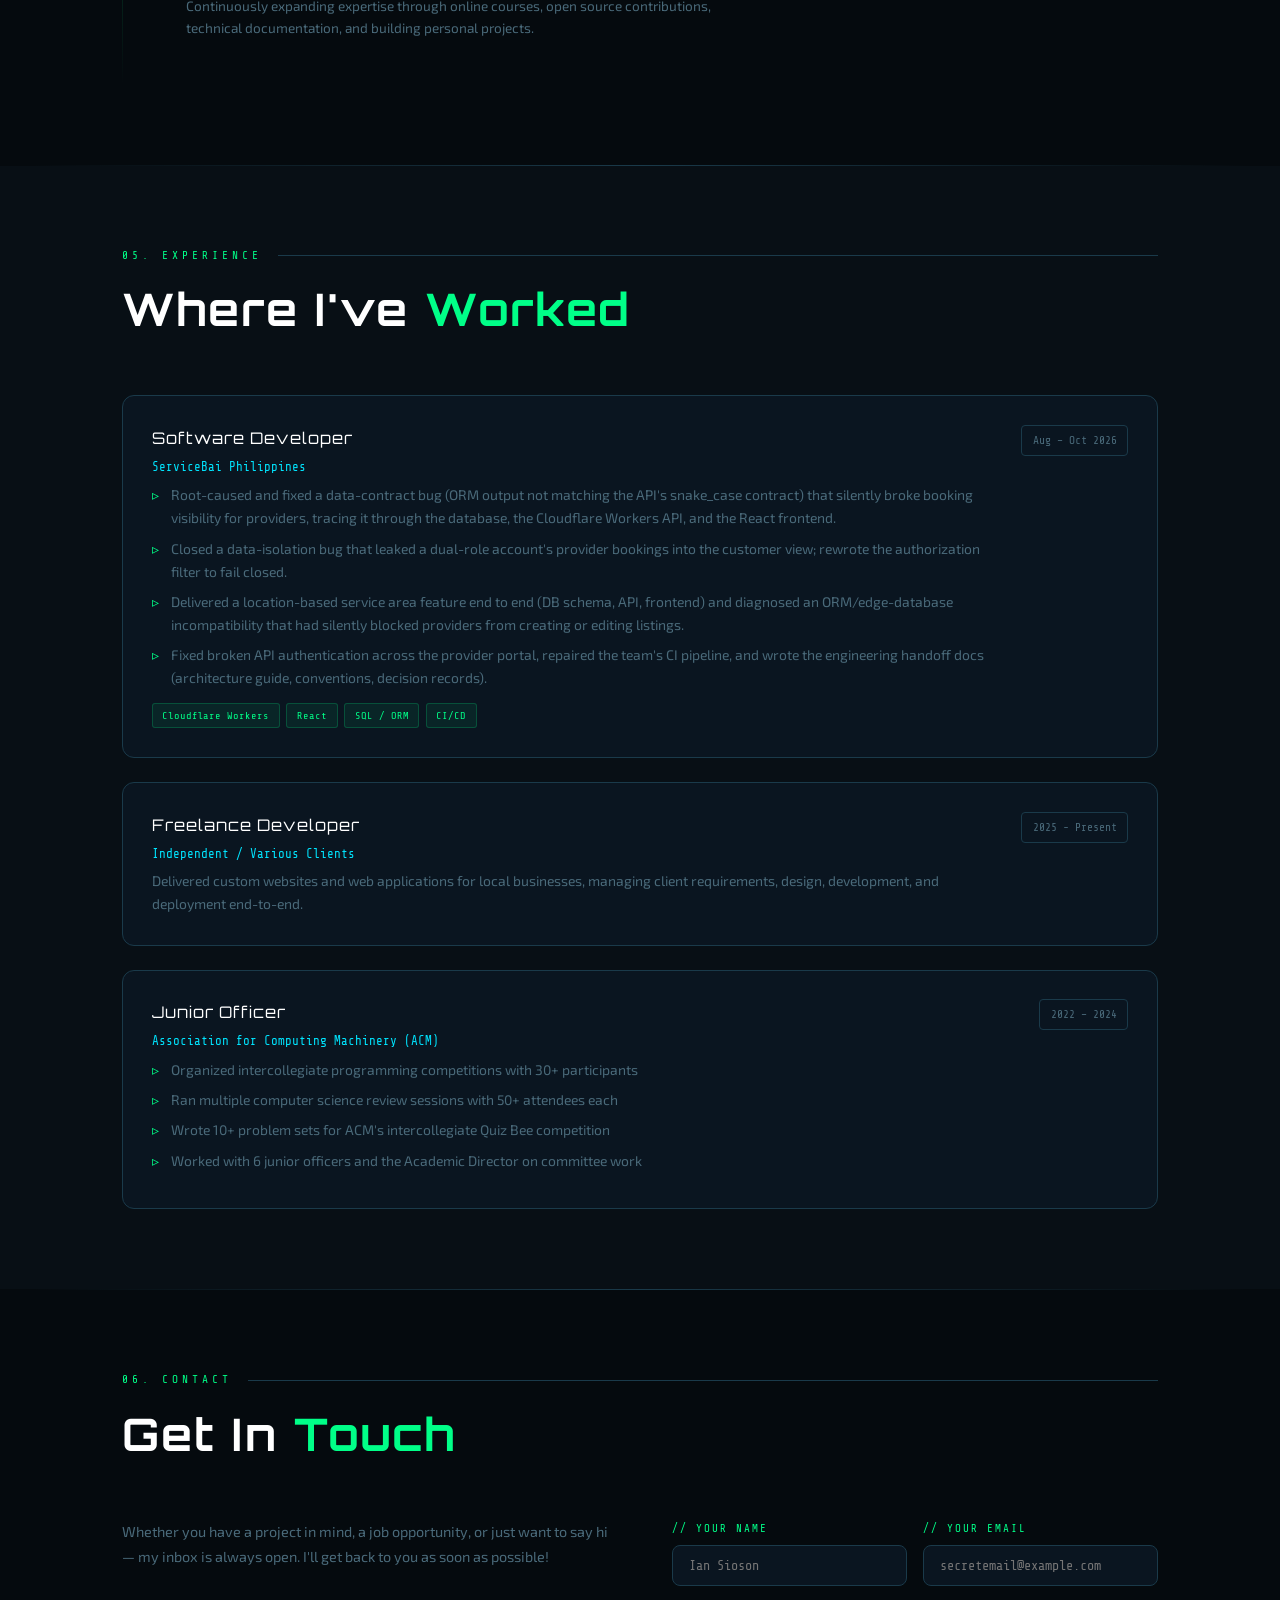
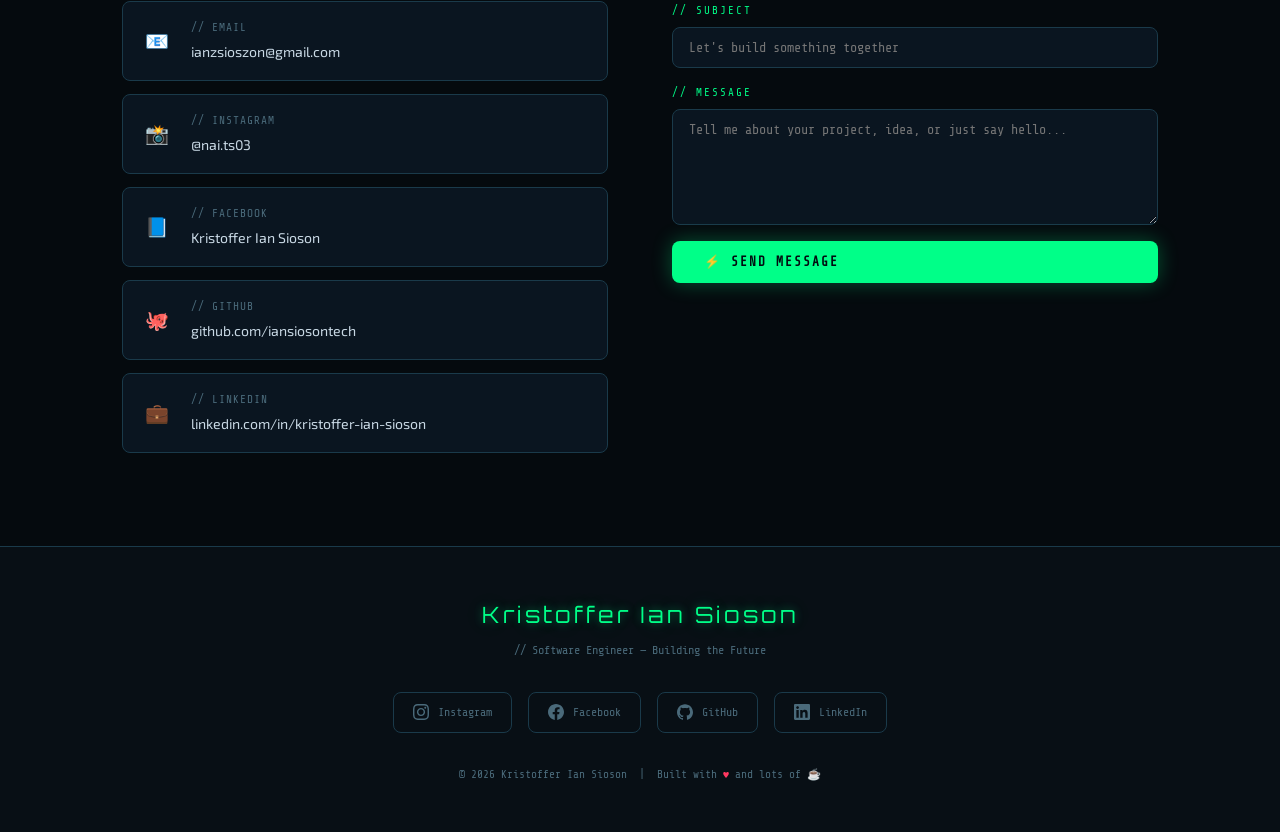
==== commit e9dbea10: "Use ianzsioszon@gmail.com and correct education details - Switch every email reference (contact card" ====
--- a/index.html
+++ b/index.html
@@ -427,7 +427,7 @@
           <ul class="edu-points">
             <li>Represented FEU at the Microsoft AI Summit, Google Developer Summit, Design Thinking Summit, and SaaSCon PH 2024</li>
             <li>Competed on a 5-person team in the intercollegiate 2022 AIA Hackathon</li>
-            <li>Organized a 100+ attendee peer-to-peer review session</li>
+            <li>Member of the Computer Science Society and the competitive programming team</li>
           </ul>
         </div>
         <div class="edu-item reveal reveal-delay-2">
@@ -435,6 +435,9 @@
           <h3 class="edu-degree">ICT Strand — Senior High School</h3>
           <div class="edu-school">World Citi Colleges</div>
           <p class="edu-desc">Information, Communication and Technology track. Early exposure to programming, logic, and problem-solving methodologies.</p>
+          <ul class="edu-points">
+            <li>Organized a 100+ attendee peer-to-peer review session for the ICT strand</li>
+          </ul>
         </div>
         <div class="edu-item reveal reveal-delay-2">
           <div class="edu-year">2020 — Present</div>
@@ -514,11 +517,11 @@
         <div class="contact-info reveal">
           <p>Whether you have a project in mind, a job opportunity, or just want to say hi — my inbox is always open. I'll get back to you as soon as possible!</p>
 
-          <a class="contact-detail" href="mailto:ianzsioson@gmail.com">
+          <a class="contact-detail" href="mailto:ianzsioszon@gmail.com">
             <div class="contact-icon">📧</div>
             <div>
               <span class="contact-label">// EMAIL</span>
-              <span class="contact-val">ianzsioson@gmail.com</span>
+              <span class="contact-val">ianzsioszon@gmail.com</span>
             </div>
           </a>
           <a class="contact-detail" href="https://instagram.com/nai.ts03" target="_blank" rel="noopener">
--- a/css/style.css
+++ b/css/style.css
@@ -1257,3 +1257,4 @@
   left: 0;
   color: var(--color-green);
 }
+.edu-desc + .edu-points { margin-top: 0.5rem; }
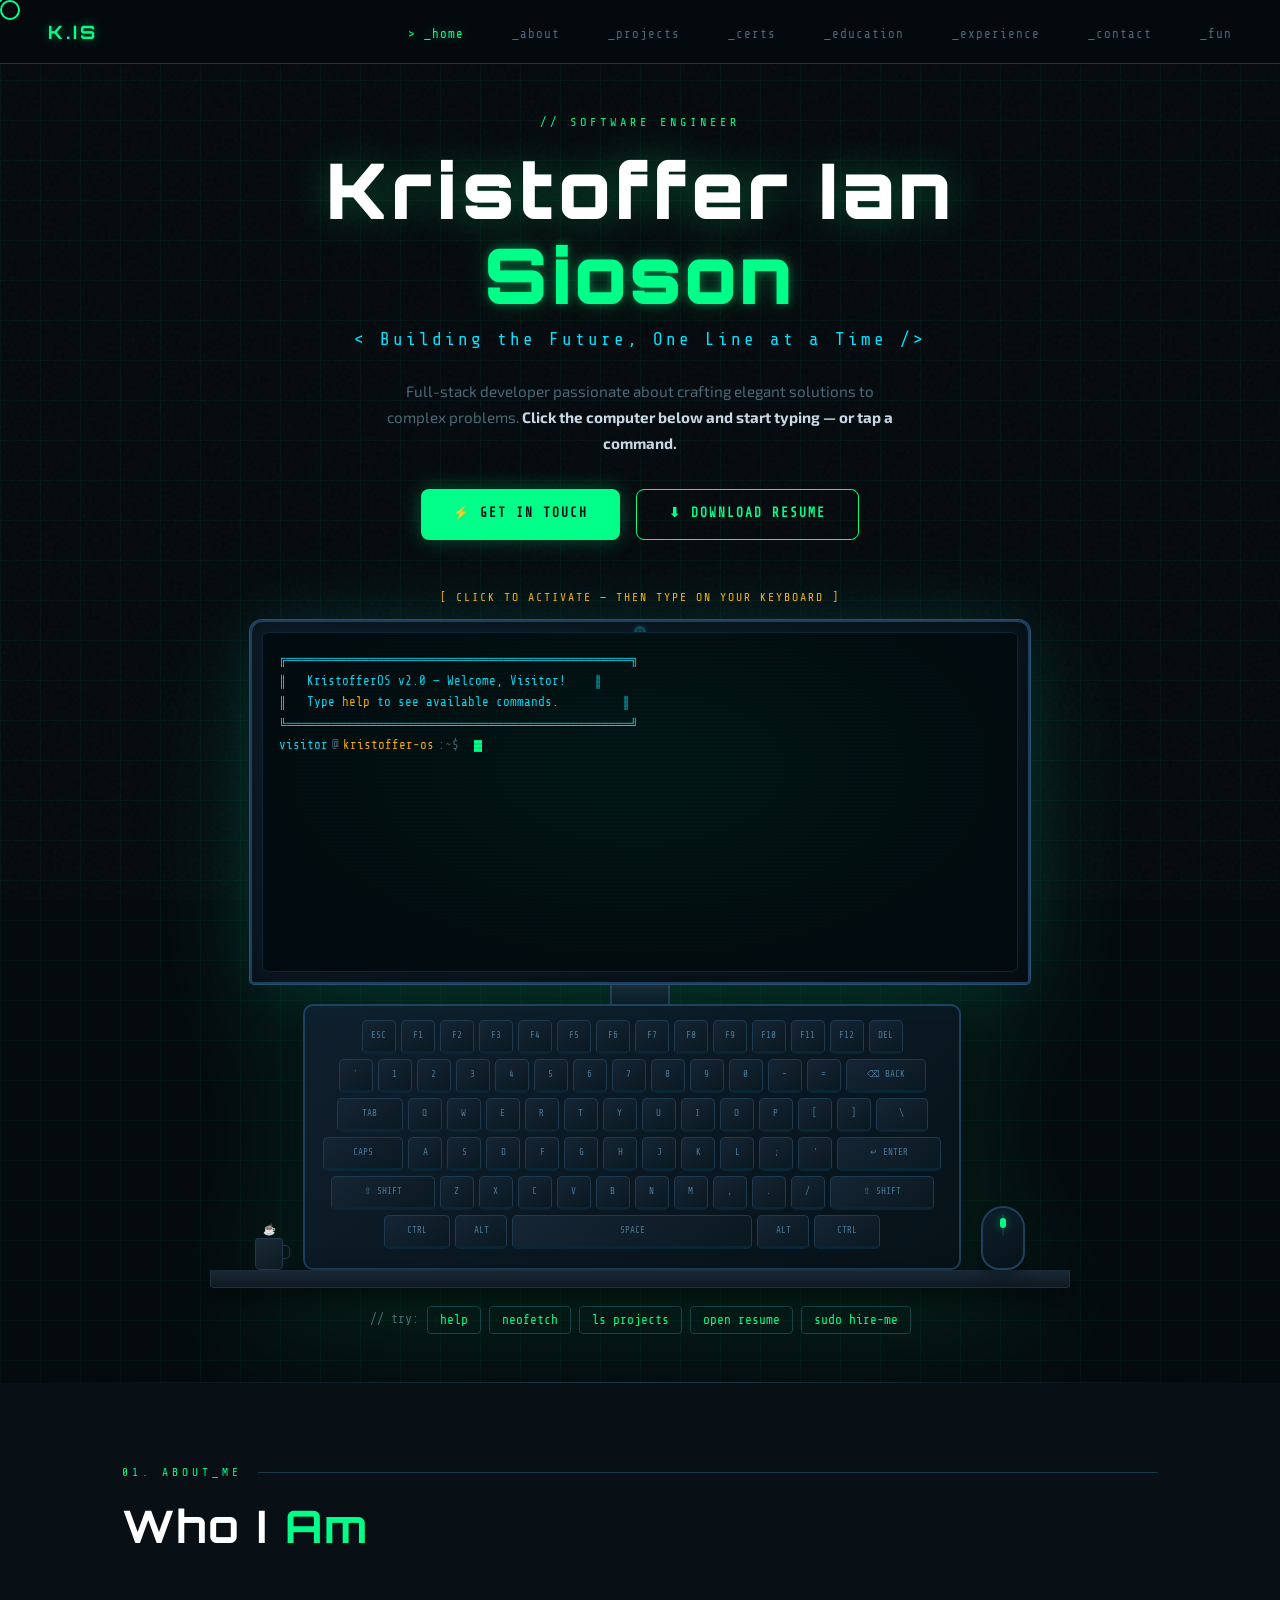
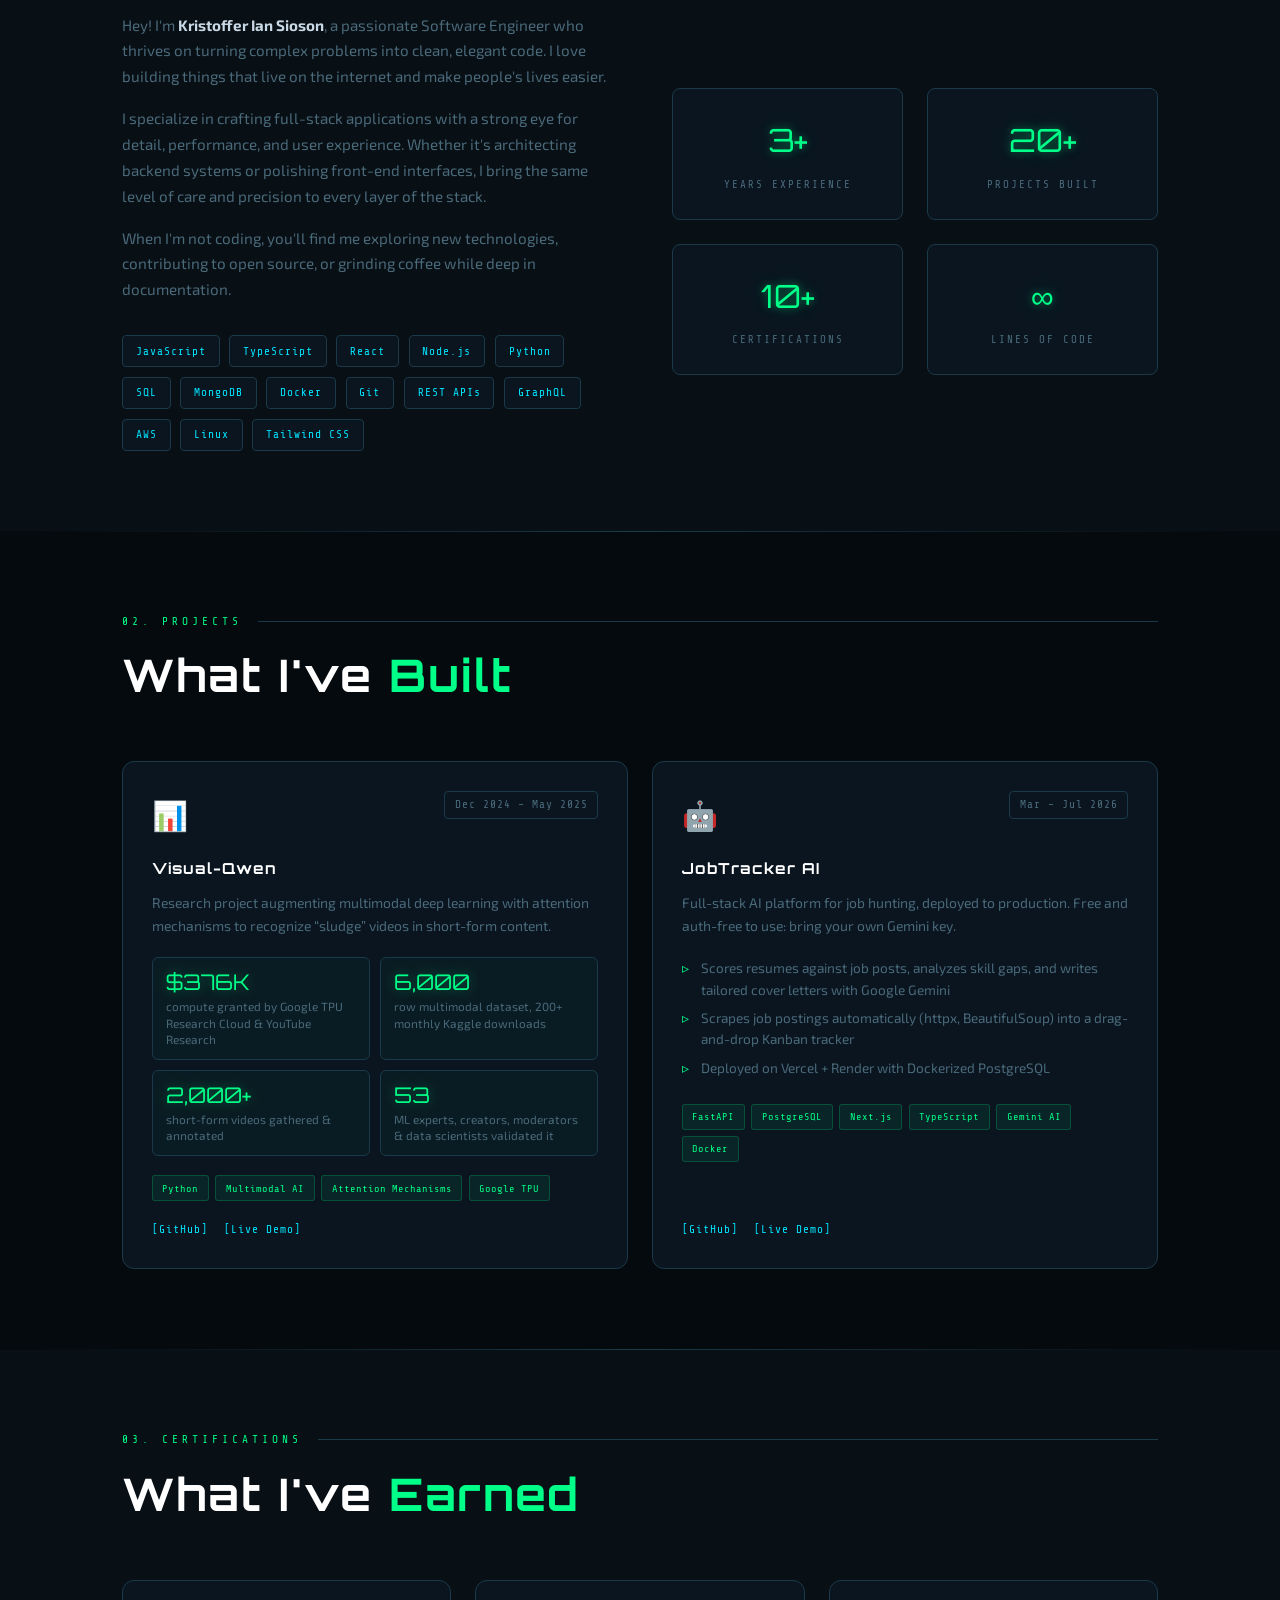
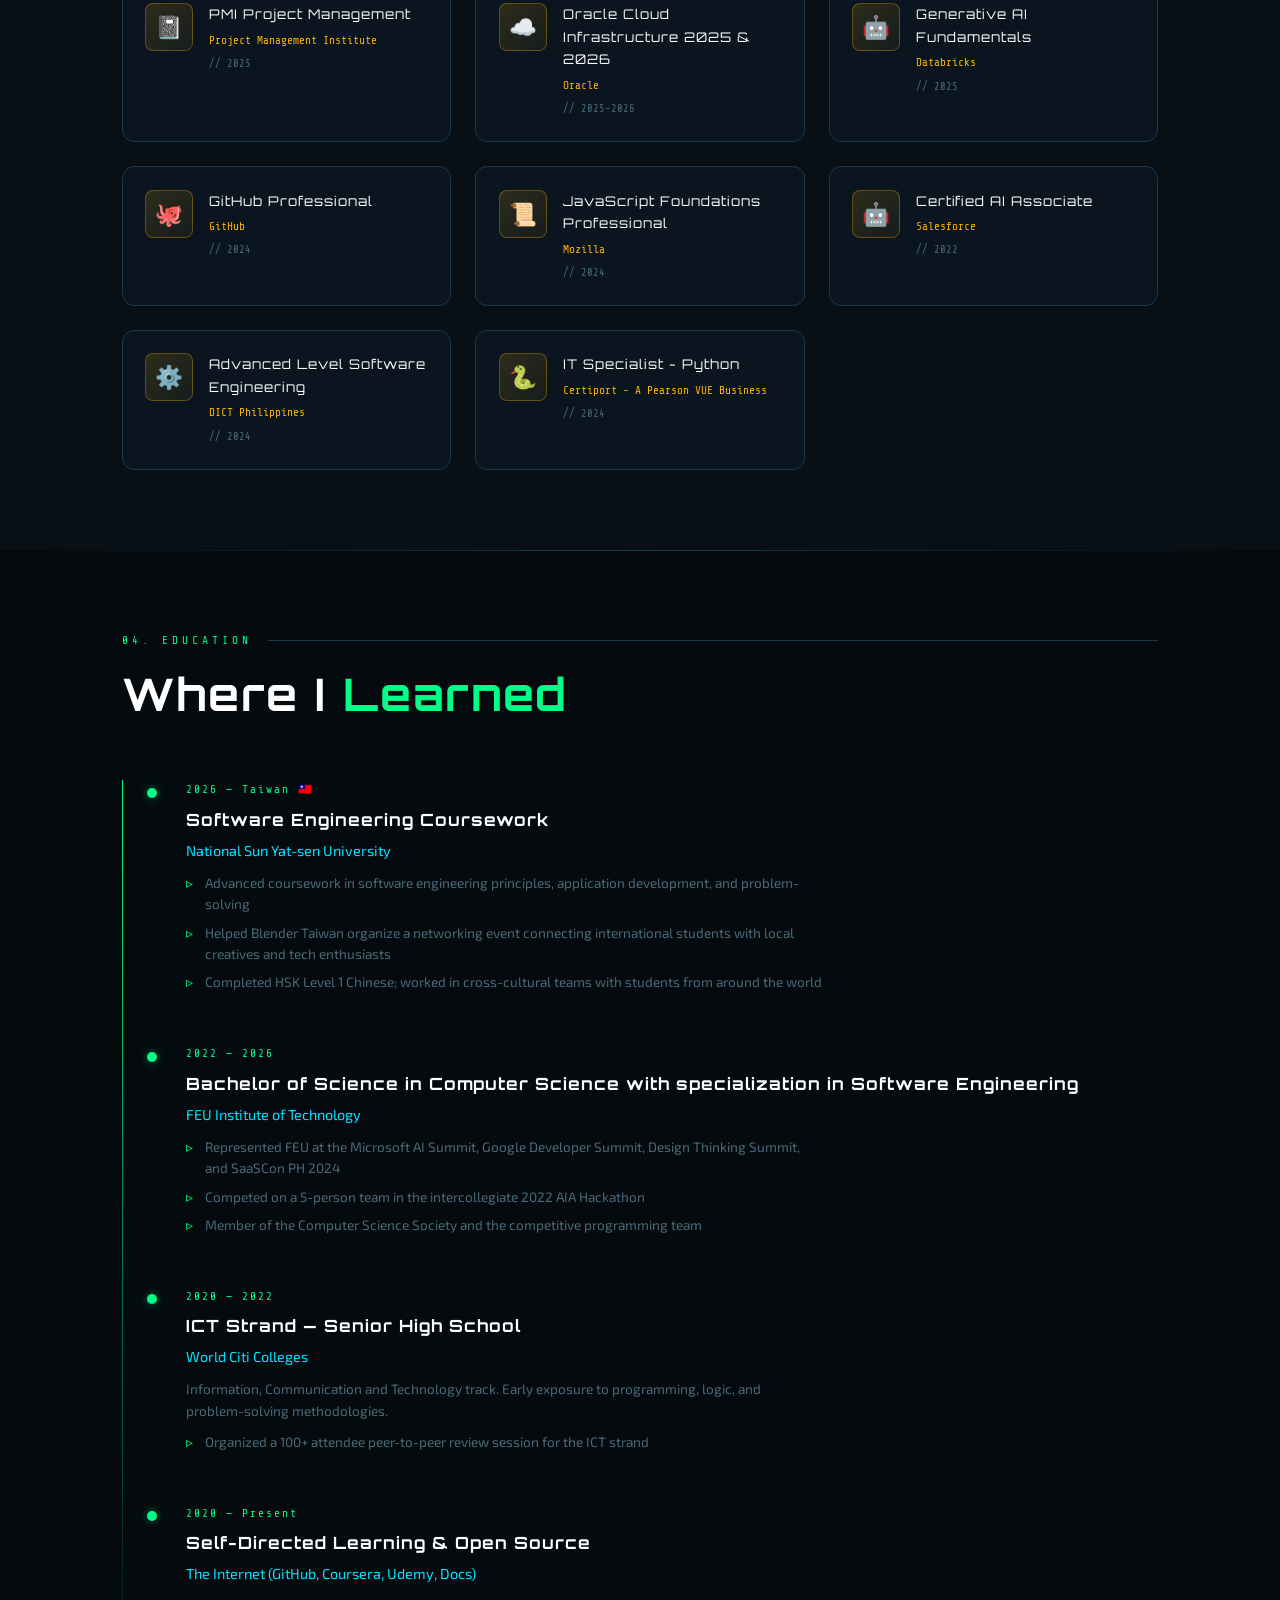
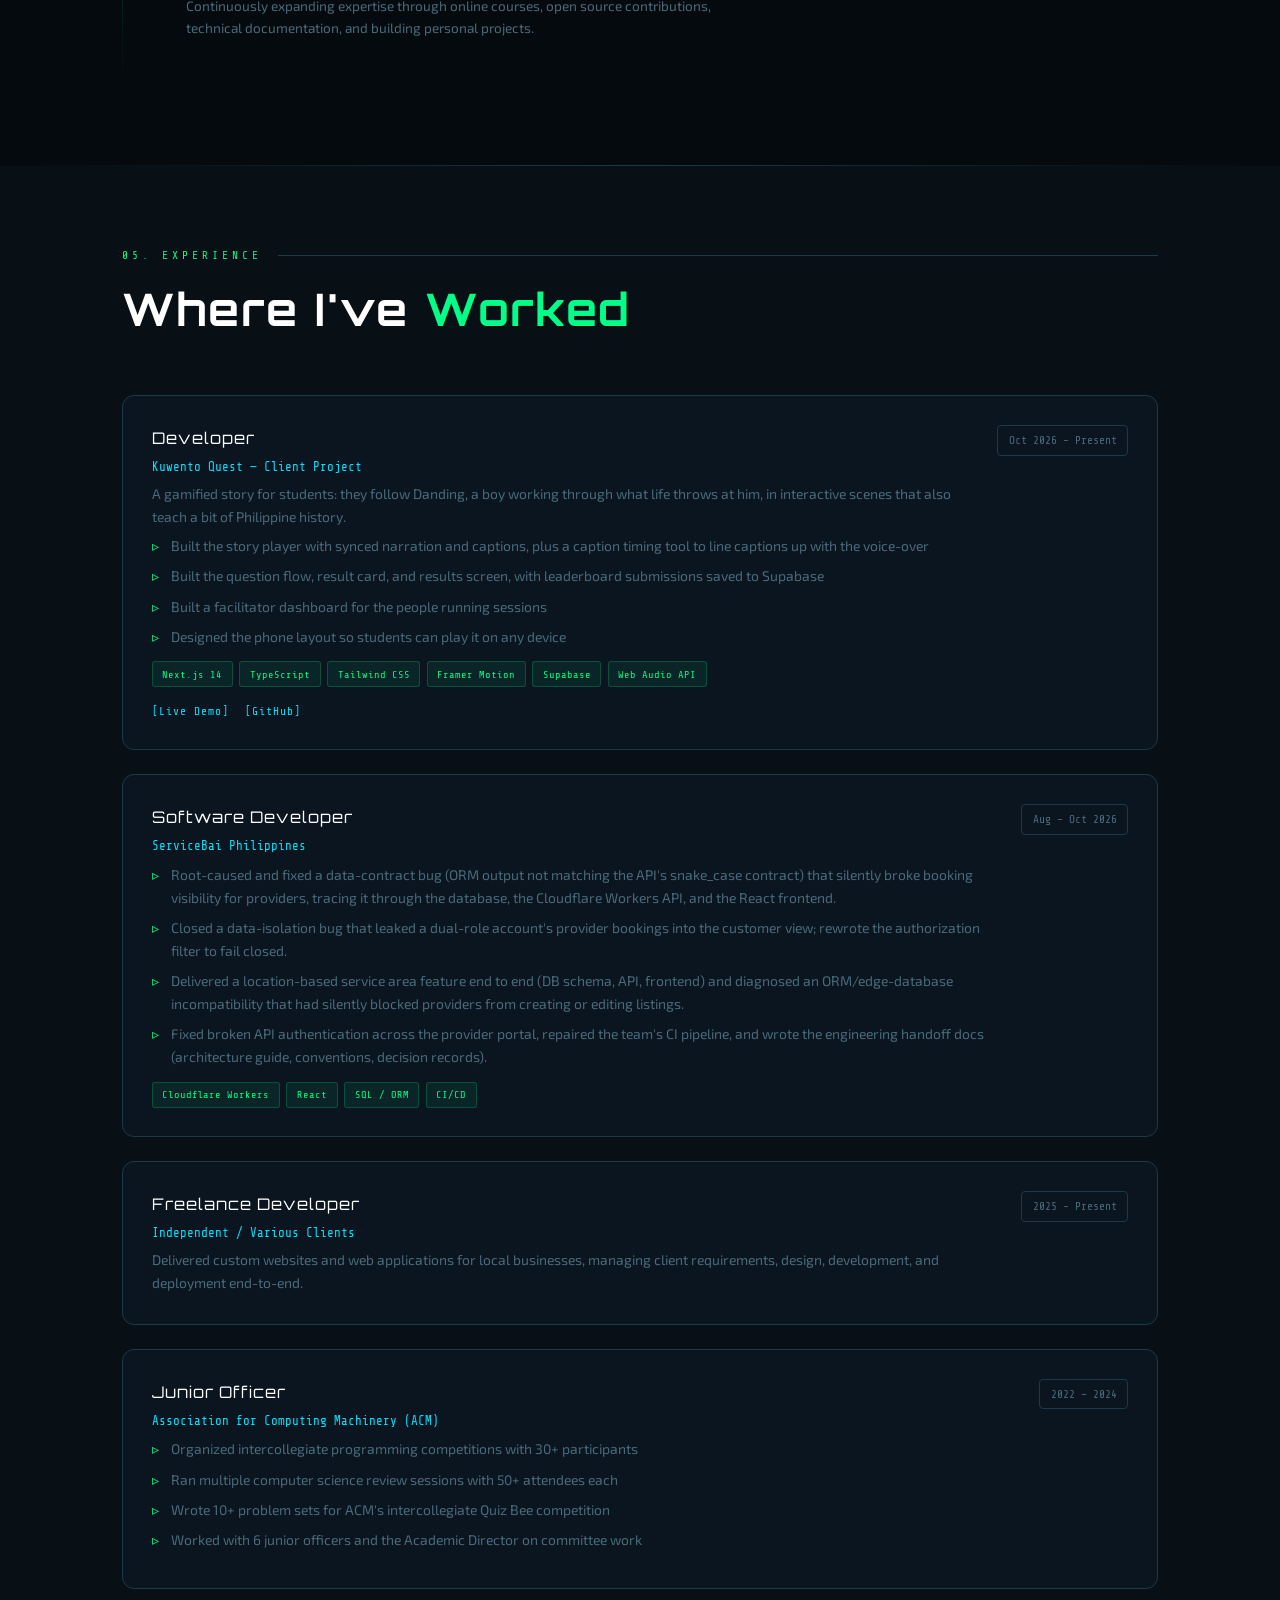
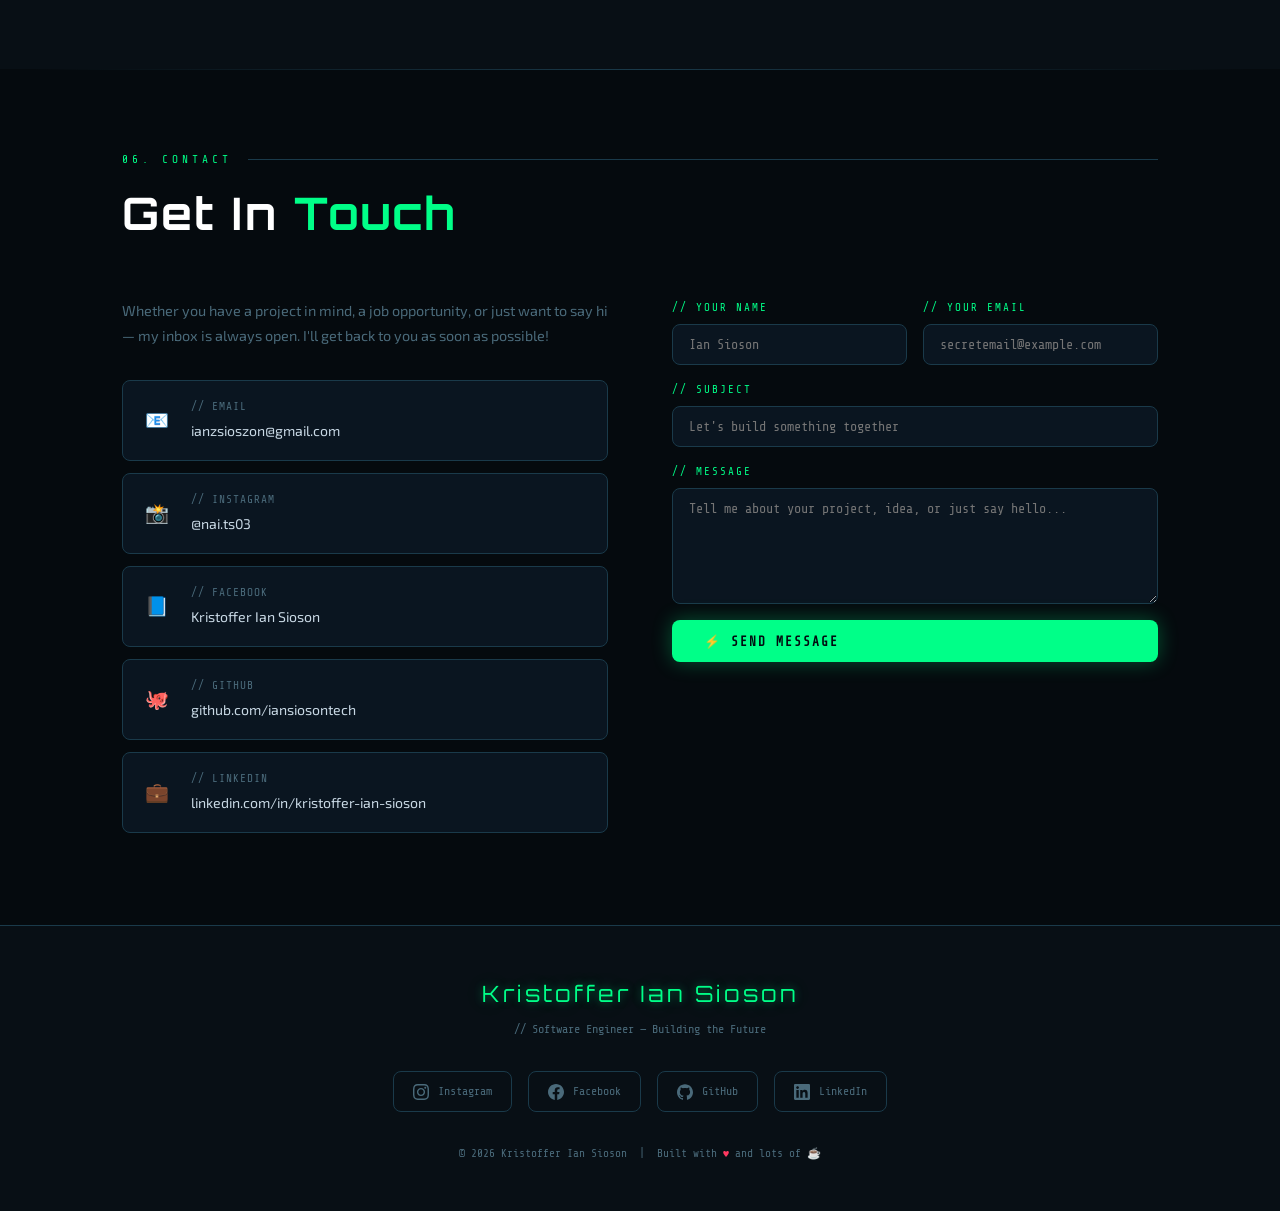
==== commit 46613910: "Add Kuwento Quest to experience - New experience card: Developer, Kuwento Quest (client project),   " ====
--- a/index.html
+++ b/index.html
@@ -462,6 +462,29 @@
       <div class="exp-grid">
         <div class="exp-card reveal">
           <div class="exp-body">
+            <div class="exp-role">Developer</div>
+            <div class="exp-company">Kuwento Quest — Client Project</div>
+            <p class="exp-desc">A gamified story for students: they follow Danding, a boy working through what life throws at him, in interactive scenes that also teach a bit of Philippine history.</p>
+            <ul class="exp-points">
+              <li>Built the story player with synced narration and captions, plus a caption timing tool to line captions up with the voice-over</li>
+              <li>Built the question flow, result card, and results screen, with leaderboard submissions saved to Supabase</li>
+              <li>Built a facilitator dashboard for the people running sessions</li>
+              <li>Designed the phone layout so students can play it on any device</li>
+            </ul>
+            <div class="project-tags exp-tags">
+              <span class="project-tag">Next.js 14</span><span class="project-tag">TypeScript</span>
+              <span class="project-tag">Tailwind CSS</span><span class="project-tag">Framer Motion</span>
+              <span class="project-tag">Supabase</span><span class="project-tag">Web Audio API</span>
+            </div>
+            <div class="project-links exp-links">
+              <a class="project-link" href="https://kuwentoquest.vercel.app/" target="_blank" rel="noopener">[Live Demo]</a>
+              <a class="project-link" href="https://github.com/iansiosontech/kultura" target="_blank" rel="noopener">[GitHub]</a>
+            </div>
+          </div>
+          <div class="exp-period">Oct 2026 – Present</div>
+        </div>
+        <div class="exp-card reveal reveal-delay-1">
+          <div class="exp-body">
             <div class="exp-role">Software Developer</div>
             <div class="exp-company">ServiceBai Philippines</div>
             <ul class="exp-points">
@@ -477,7 +500,7 @@
           </div>
           <div class="exp-period">Aug – Oct 2026</div>
         </div>
-        <div class="exp-card reveal reveal-delay-1">
+        <div class="exp-card reveal reveal-delay-2">
           <div class="exp-body">
             <div class="exp-role">Freelance Developer</div>
             <div class="exp-company">Independent / Various Clients</div>
@@ -485,7 +508,7 @@
           </div>
           <div class="exp-period">2025 - Present</div>
         </div>
-        <div class="exp-card reveal reveal-delay-2">
+        <div class="exp-card reveal reveal-delay-3">
           <div class="exp-body">
             <div class="exp-role">Junior Officer</div>
             <div class="exp-company">Association for Computing Machinery (ACM)</div>
--- a/css/style.css
+++ b/css/style.css
@@ -1258,3 +1258,4 @@
   color: var(--color-green);
 }
 .edu-desc + .edu-points { margin-top: 0.5rem; }
+.exp-links { margin-top: 0.9rem; }
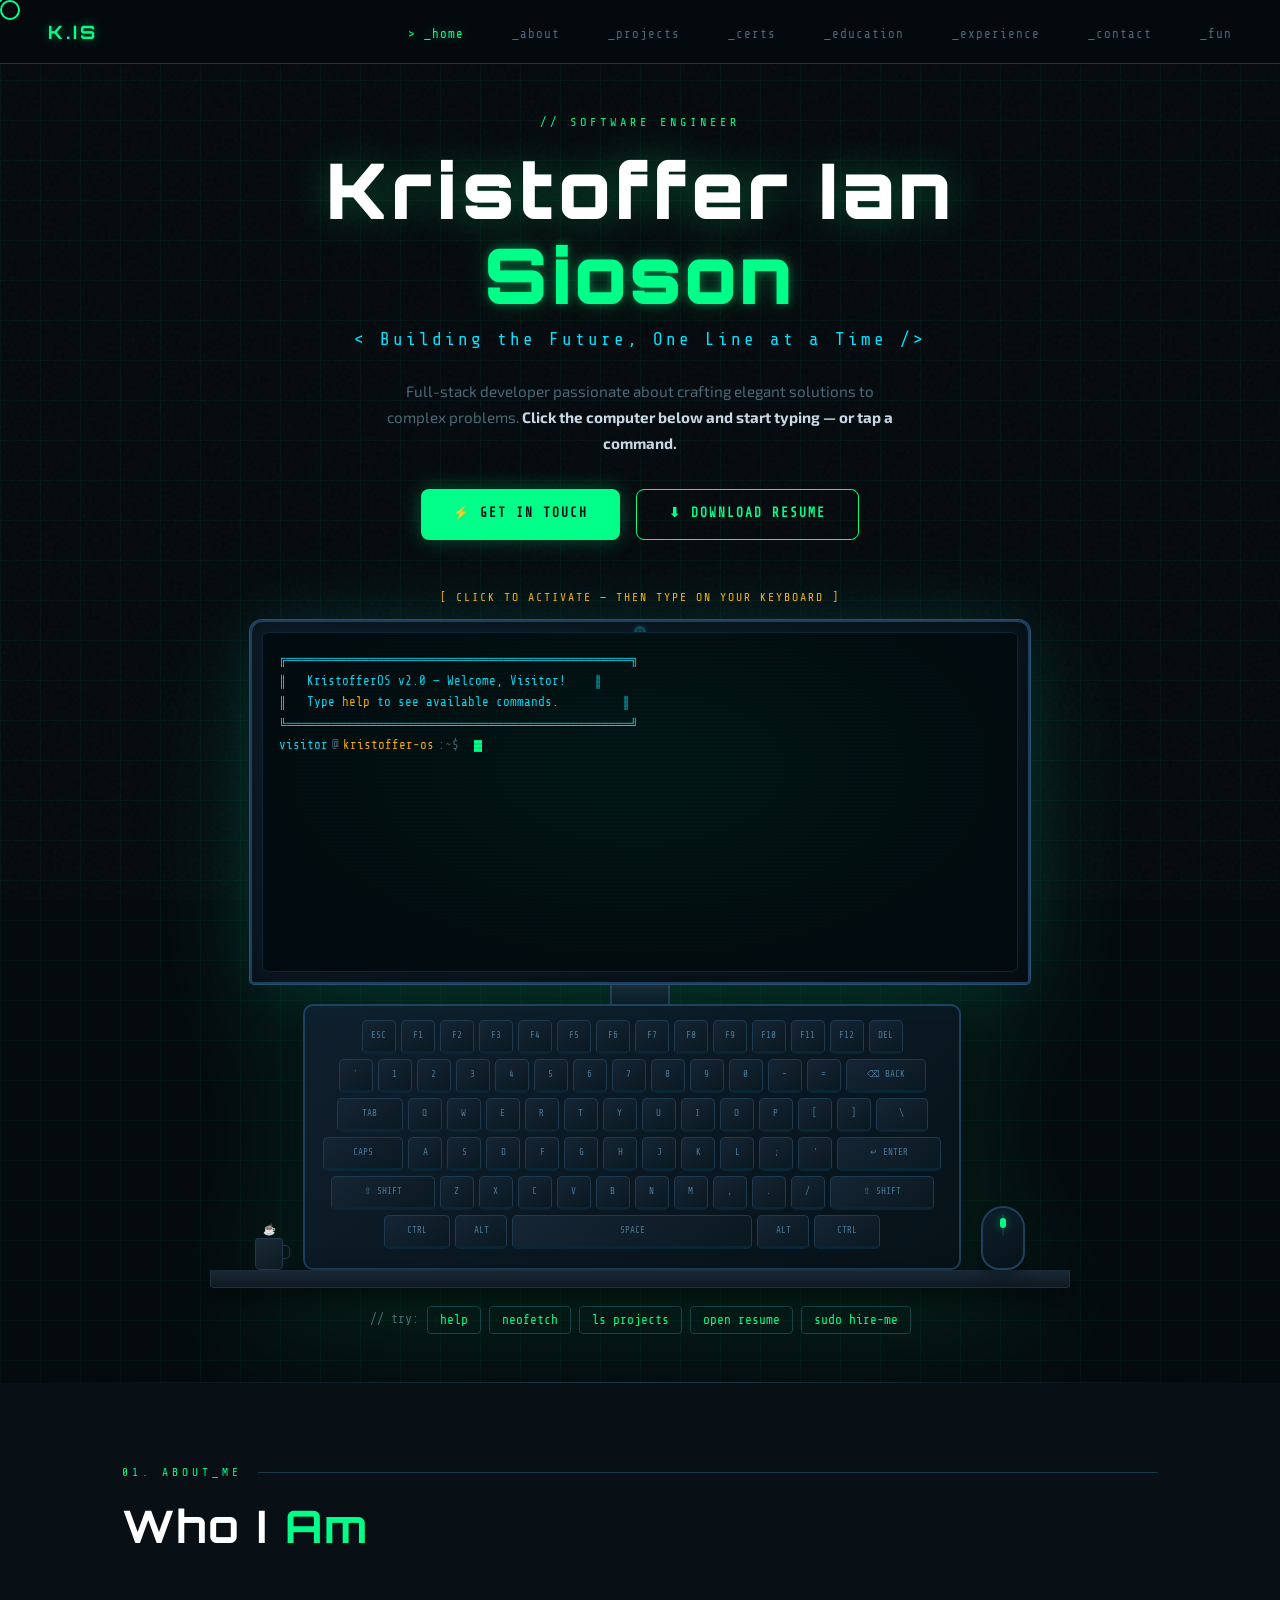
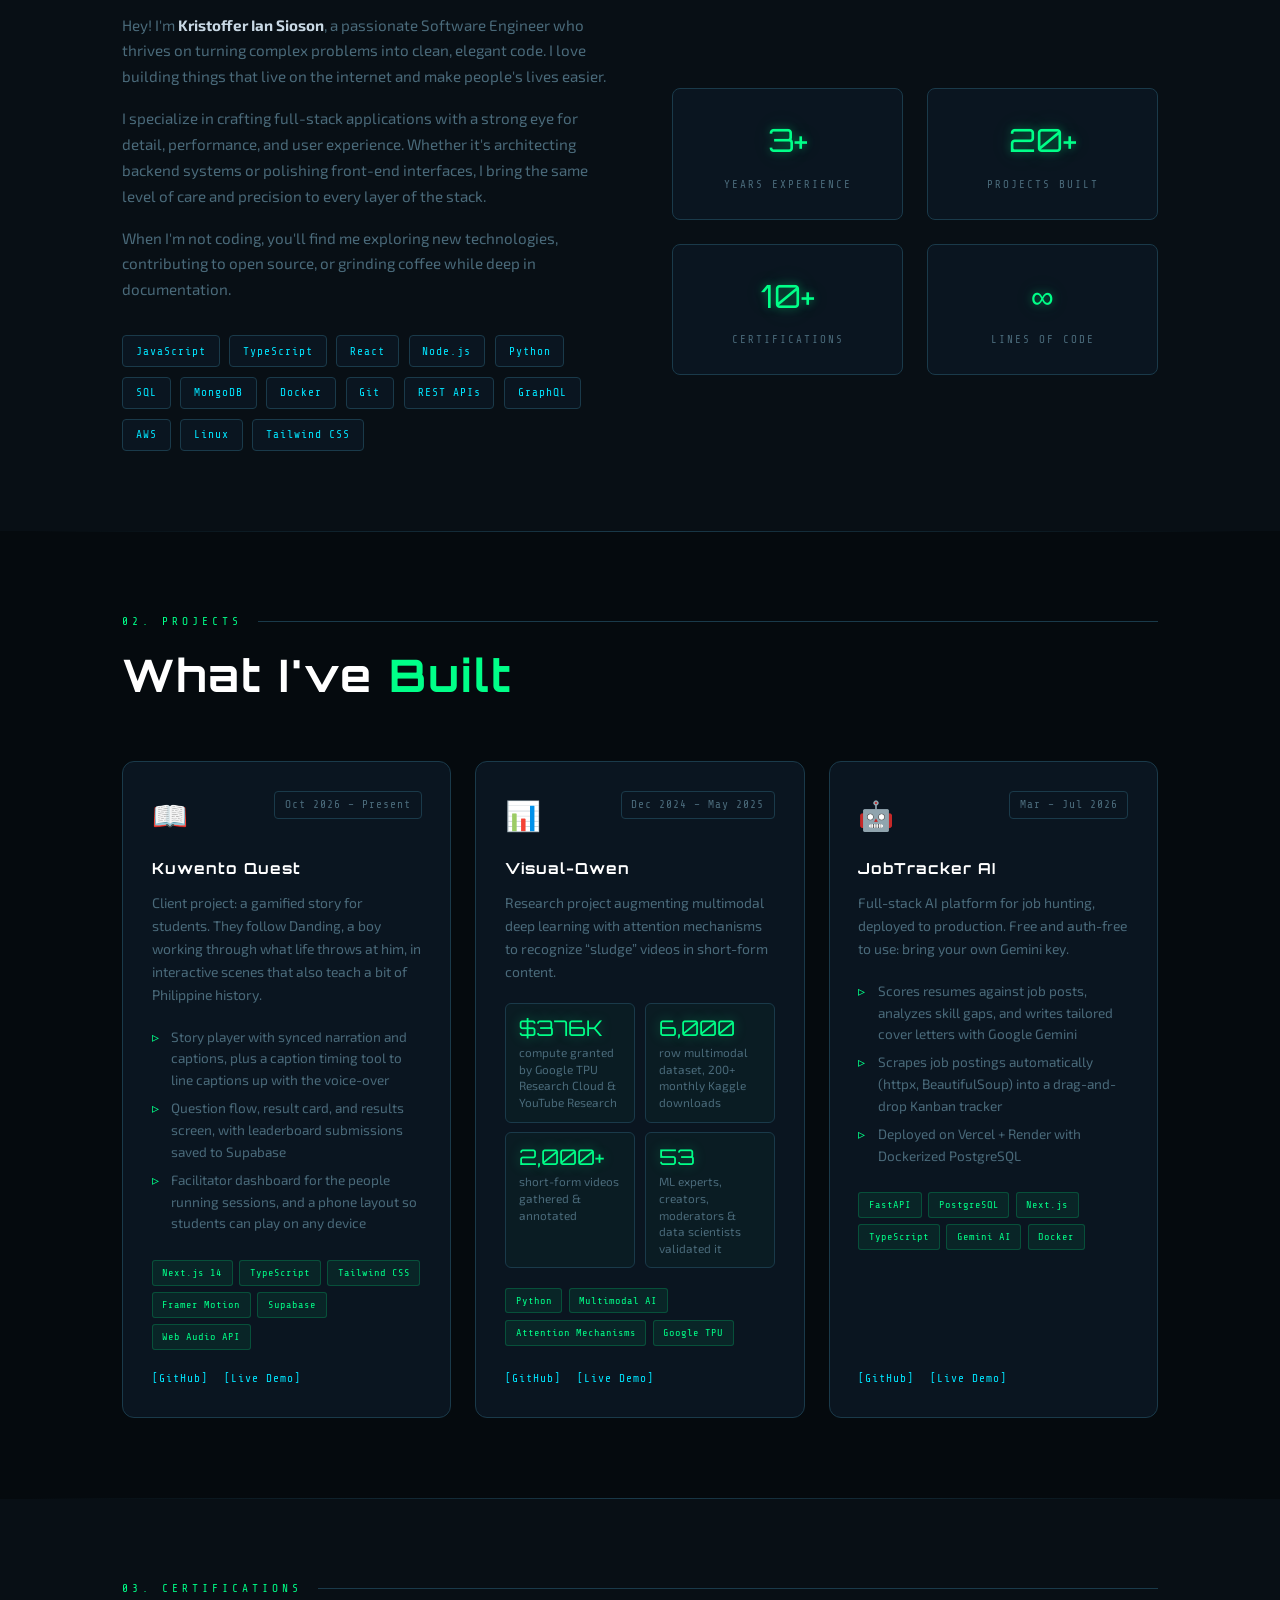
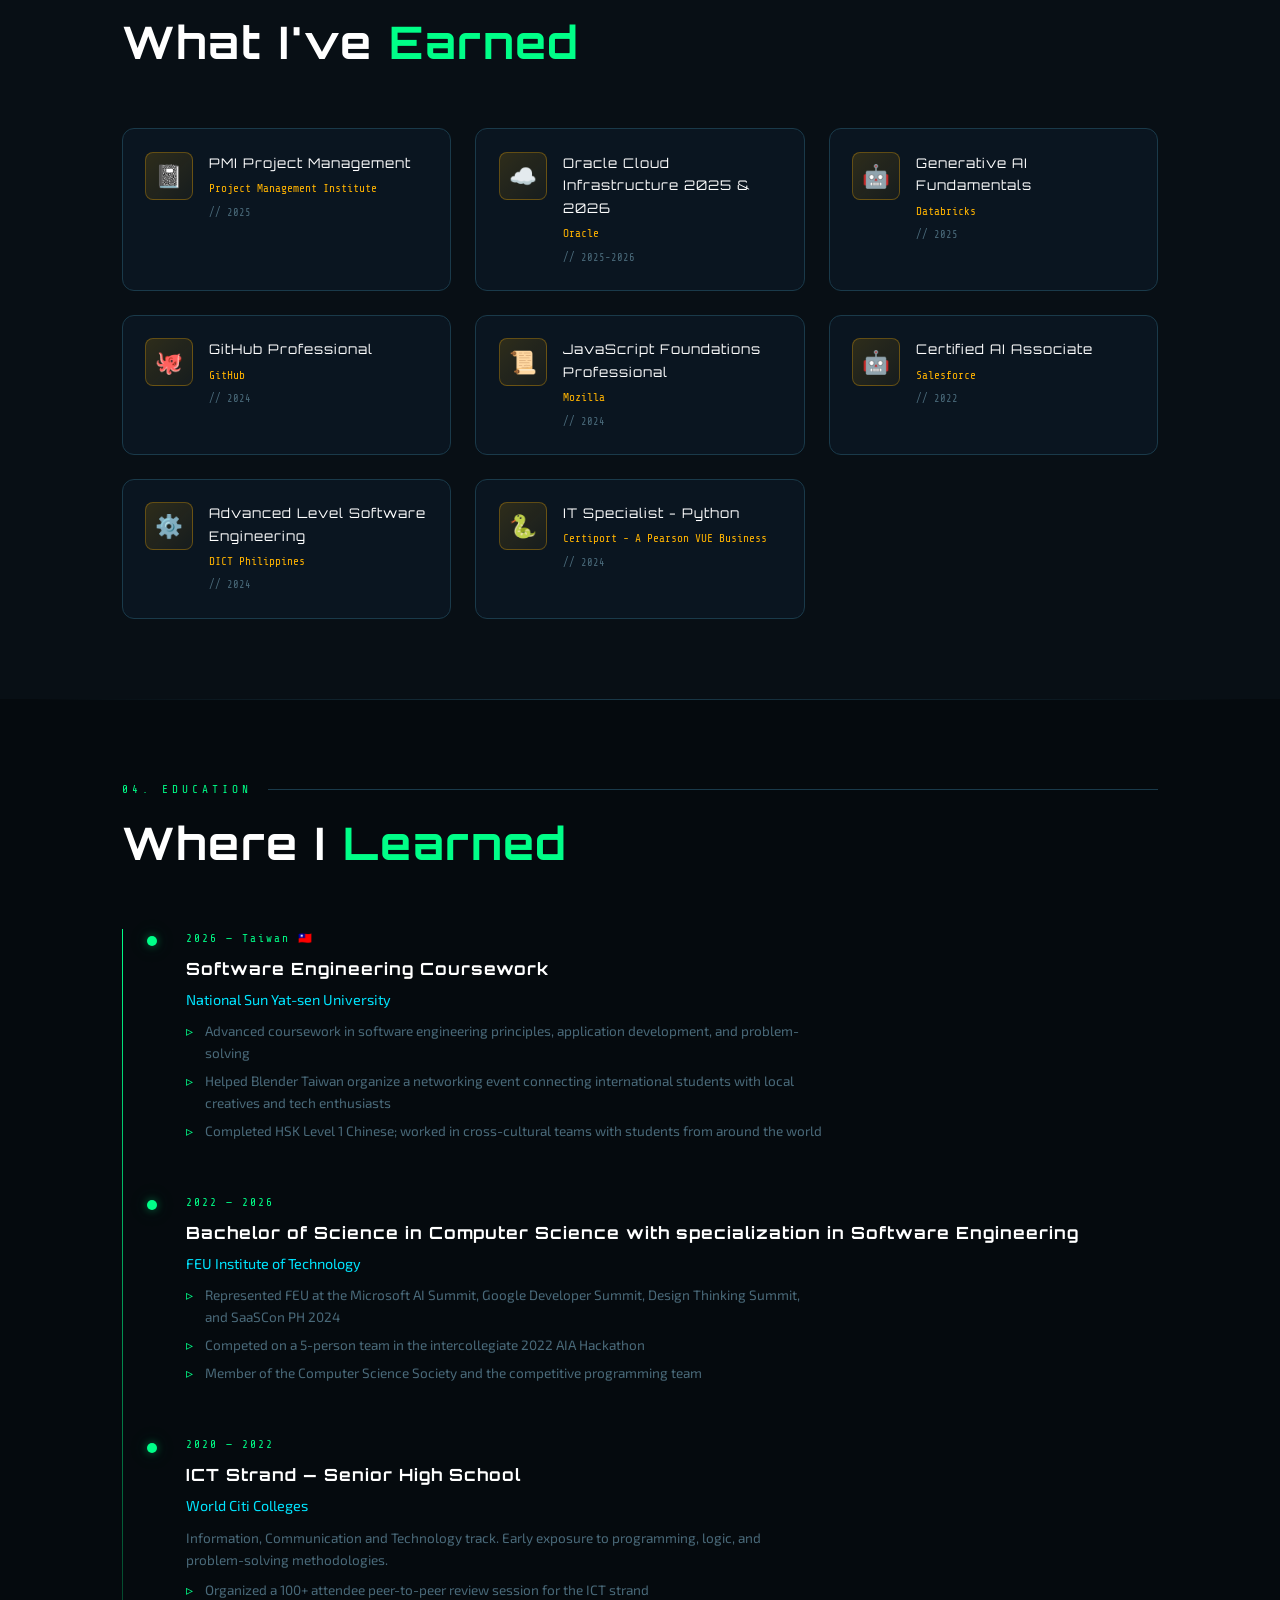
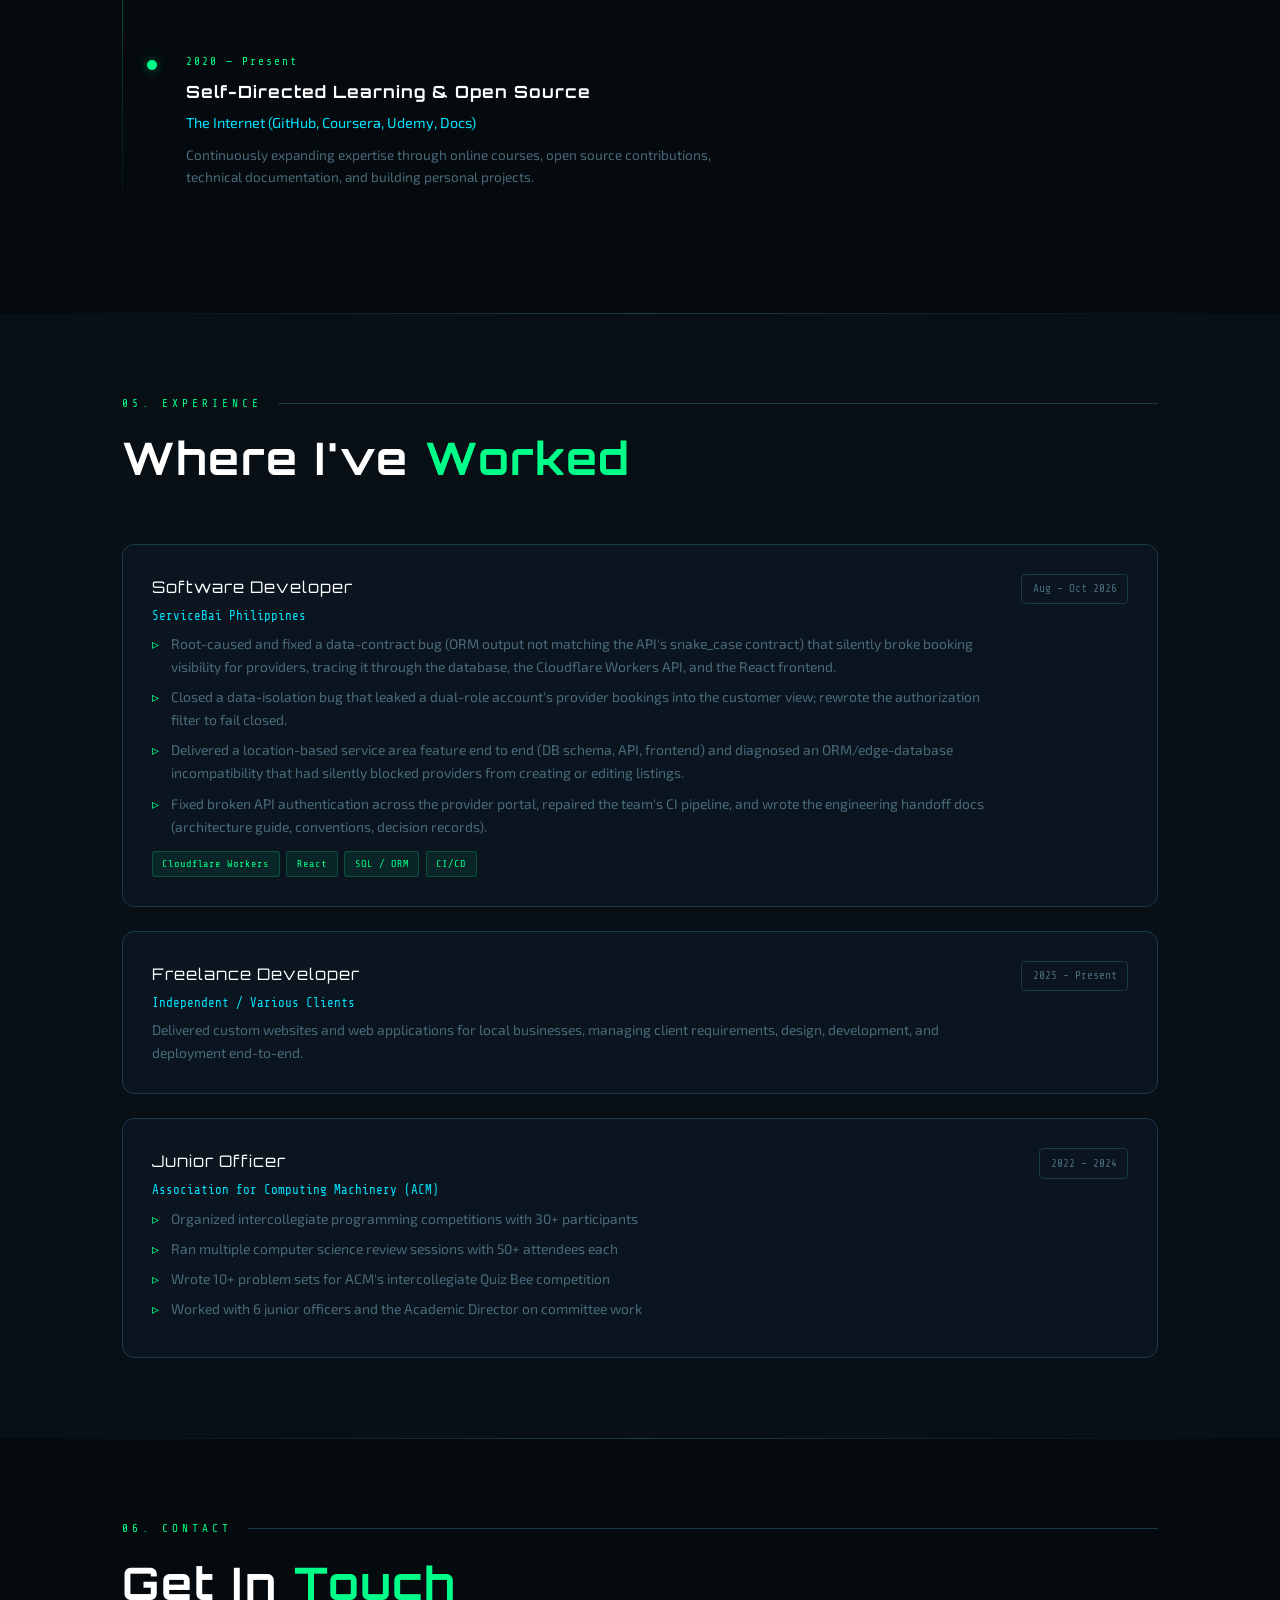
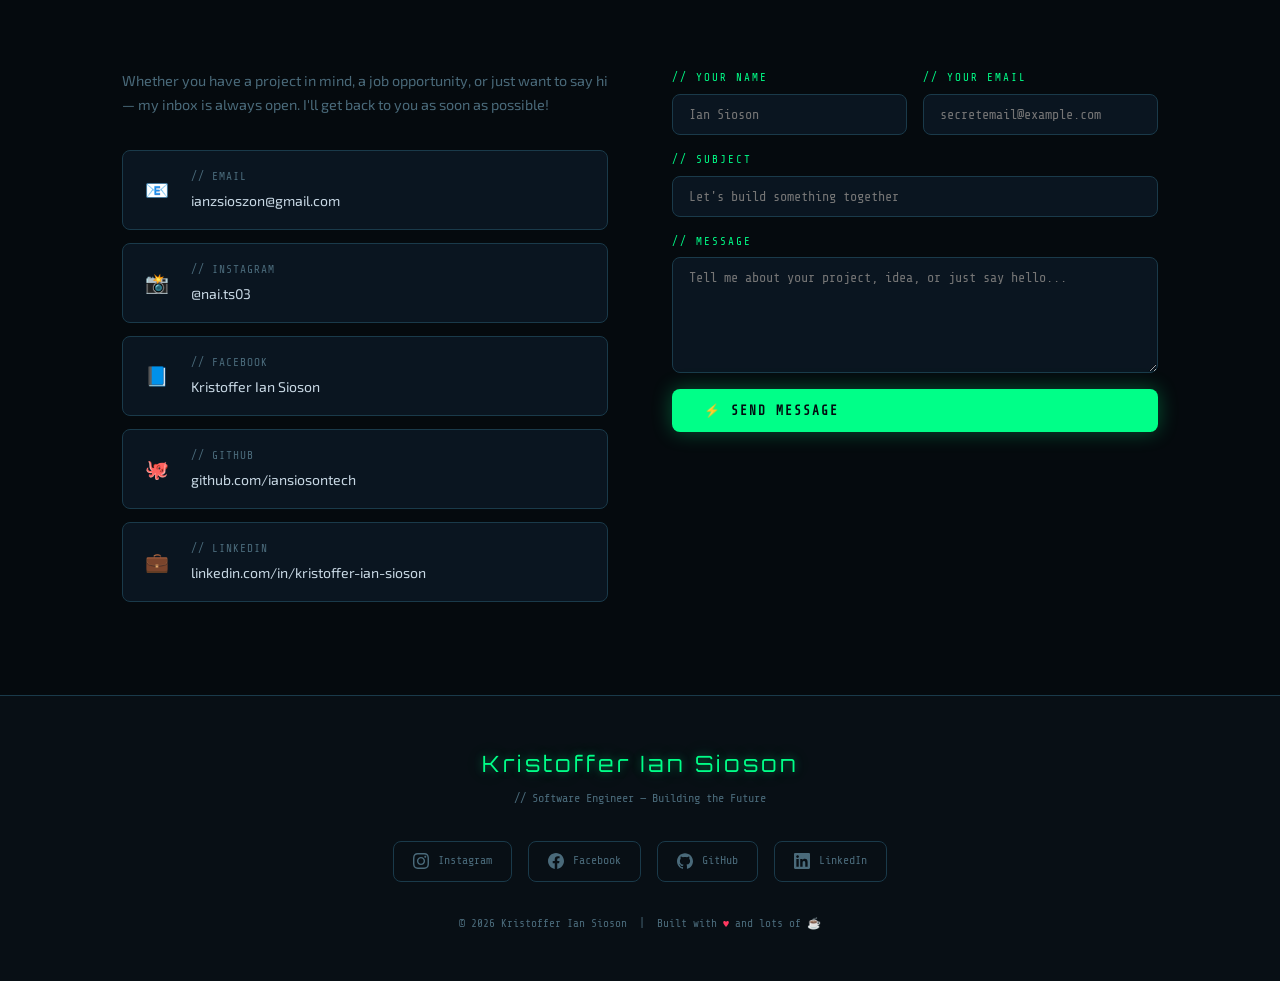
==== commit 4521f4c8: "Move Kuwento Quest from experience to projects - New project card (first in "What I've Built") with " ====
--- a/index.html
+++ b/index.html
@@ -230,6 +230,28 @@
 
         <article class="project-card reveal">
           <div class="project-head">
+            <div class="project-icon">📖</div>
+            <span class="project-date">Oct 2026 – Present</span>
+          </div>
+          <h3 class="project-title">Kuwento Quest</h3>
+          <p class="project-desc">Client project: a gamified story for students. They follow Danding, a boy working through what life throws at him, in interactive scenes that also teach a bit of Philippine history.</p>
+          <ul class="project-points">
+            <li>Story player with synced narration and captions, plus a caption timing tool to line captions up with the voice-over</li>
+            <li>Question flow, result card, and results screen, with leaderboard submissions saved to Supabase</li>
+            <li>Facilitator dashboard for the people running sessions, and a phone layout so students can play on any device</li>
+          </ul>
+          <div class="project-tags">
+            <span class="project-tag">Next.js 14</span><span class="project-tag">TypeScript</span>
+            <span class="project-tag">Tailwind CSS</span><span class="project-tag">Framer Motion</span>
+            <span class="project-tag">Supabase</span><span class="project-tag">Web Audio API</span>
+          </div>
+          <div class="project-links">
+            <a class="project-link" href="https://github.com/iansiosontech/kultura" target="_blank" rel="noopener">[GitHub]</a>
+            <a class="project-link" href="https://kuwentoquest.vercel.app/" target="_blank" rel="noopener">[Live Demo]</a>
+          </div>
+        </article>
+        <article class="project-card reveal reveal-delay-1">
+          <div class="project-head">
             <div class="project-icon">📊</div>
             <span class="project-date">Dec 2024 – May 2025</span>
           </div>
@@ -251,7 +273,7 @@
           </div>
         </article>
 
-        <article class="project-card reveal reveal-delay-1">
+        <article class="project-card reveal reveal-delay-2">
           <div class="project-head">
             <div class="project-icon">🤖</div>
             <span class="project-date">Mar – Jul 2026</span>
@@ -461,29 +483,6 @@
 
       <div class="exp-grid">
         <div class="exp-card reveal">
-          <div class="exp-body">
-            <div class="exp-role">Developer</div>
-            <div class="exp-company">Kuwento Quest — Client Project</div>
-            <p class="exp-desc">A gamified story for students: they follow Danding, a boy working through what life throws at him, in interactive scenes that also teach a bit of Philippine history.</p>
-            <ul class="exp-points">
-              <li>Built the story player with synced narration and captions, plus a caption timing tool to line captions up with the voice-over</li>
-              <li>Built the question flow, result card, and results screen, with leaderboard submissions saved to Supabase</li>
-              <li>Built a facilitator dashboard for the people running sessions</li>
-              <li>Designed the phone layout so students can play it on any device</li>
-            </ul>
-            <div class="project-tags exp-tags">
-              <span class="project-tag">Next.js 14</span><span class="project-tag">TypeScript</span>
-              <span class="project-tag">Tailwind CSS</span><span class="project-tag">Framer Motion</span>
-              <span class="project-tag">Supabase</span><span class="project-tag">Web Audio API</span>
-            </div>
-            <div class="project-links exp-links">
-              <a class="project-link" href="https://kuwentoquest.vercel.app/" target="_blank" rel="noopener">[Live Demo]</a>
-              <a class="project-link" href="https://github.com/iansiosontech/kultura" target="_blank" rel="noopener">[GitHub]</a>
-            </div>
-          </div>
-          <div class="exp-period">Oct 2026 – Present</div>
-        </div>
-        <div class="exp-card reveal reveal-delay-1">
           <div class="exp-body">
             <div class="exp-role">Software Developer</div>
             <div class="exp-company">ServiceBai Philippines</div>
@@ -500,7 +499,7 @@
           </div>
           <div class="exp-period">Aug – Oct 2026</div>
         </div>
-        <div class="exp-card reveal reveal-delay-2">
+        <div class="exp-card reveal reveal-delay-1">
           <div class="exp-body">
             <div class="exp-role">Freelance Developer</div>
             <div class="exp-company">Independent / Various Clients</div>
@@ -508,7 +507,7 @@
           </div>
           <div class="exp-period">2025 - Present</div>
         </div>
-        <div class="exp-card reveal reveal-delay-3">
+        <div class="exp-card reveal reveal-delay-2">
           <div class="exp-body">
             <div class="exp-role">Junior Officer</div>
             <div class="exp-company">Association for Computing Machinery (ACM)</div>
--- a/css/style.css
+++ b/css/style.css
@@ -1258,4 +1258,3 @@
   color: var(--color-green);
 }
 .edu-desc + .edu-points { margin-top: 0.5rem; }
-.exp-links { margin-top: 0.9rem; }
